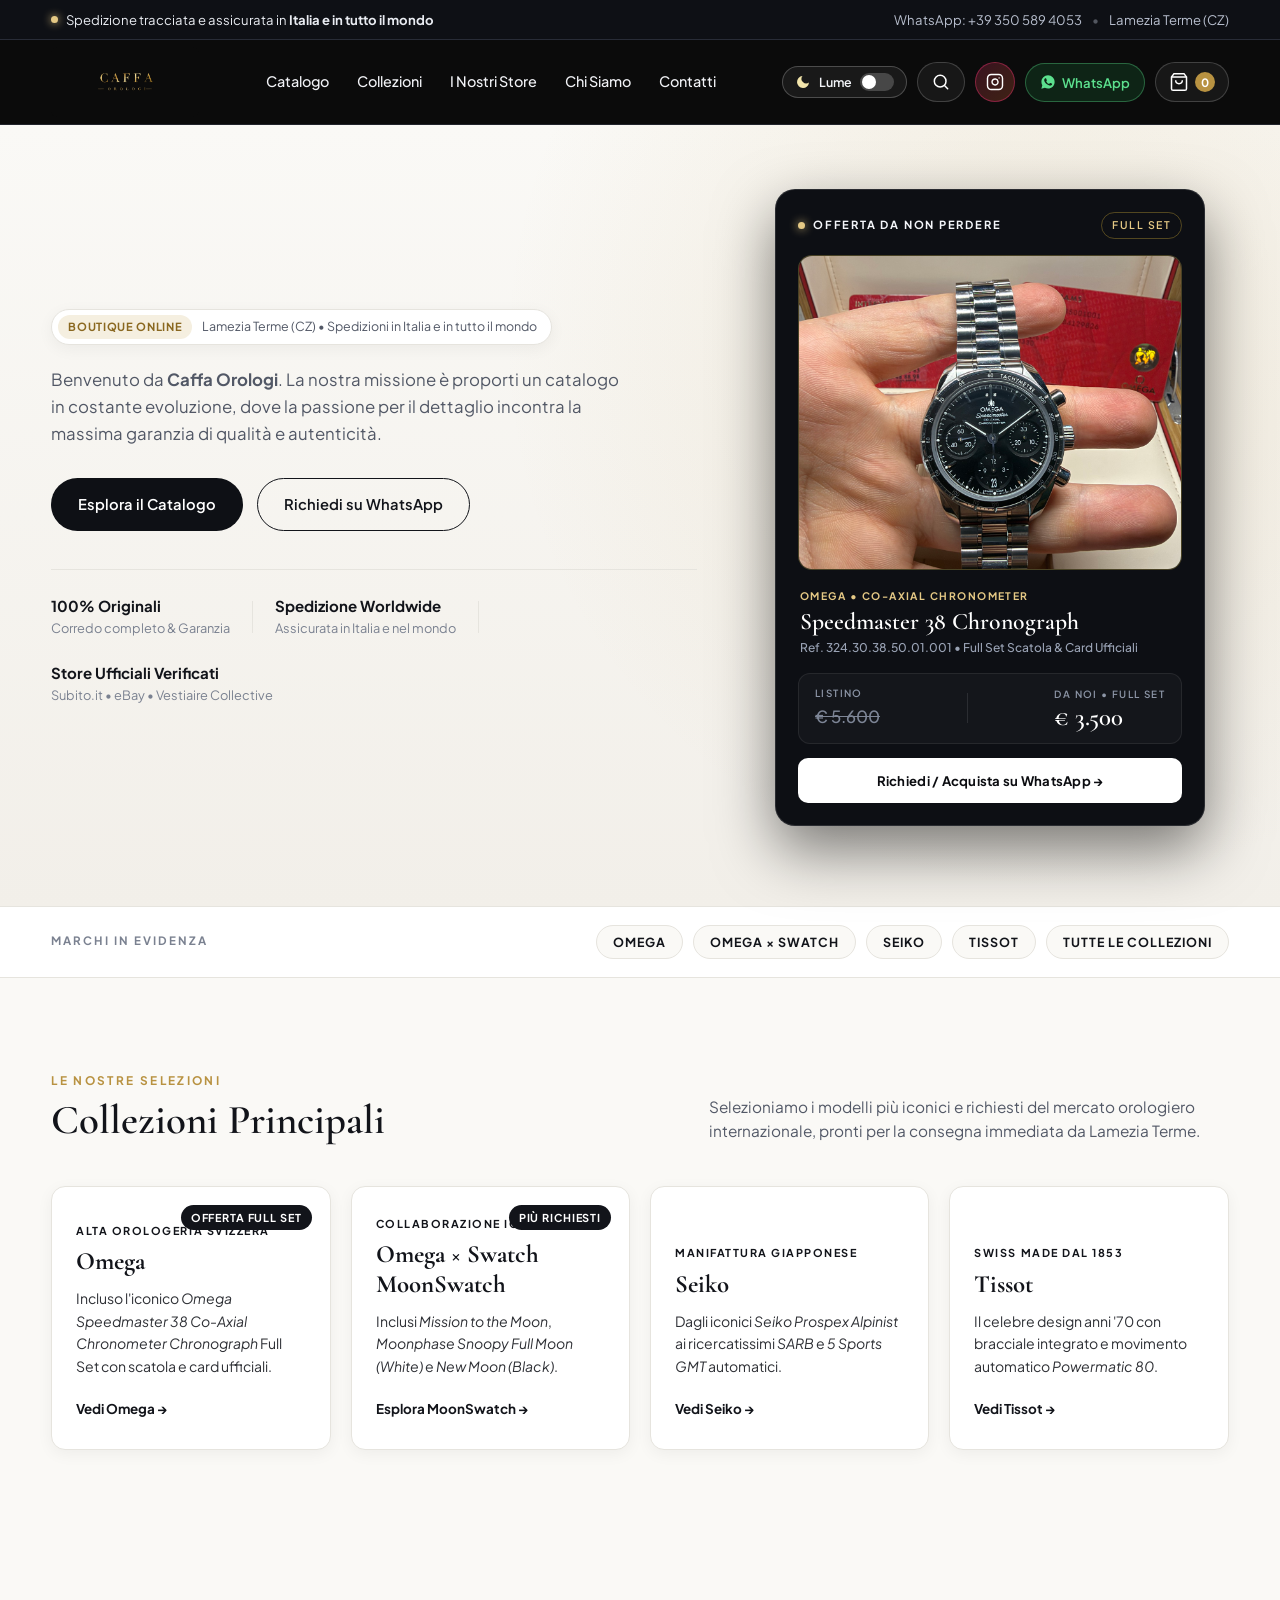
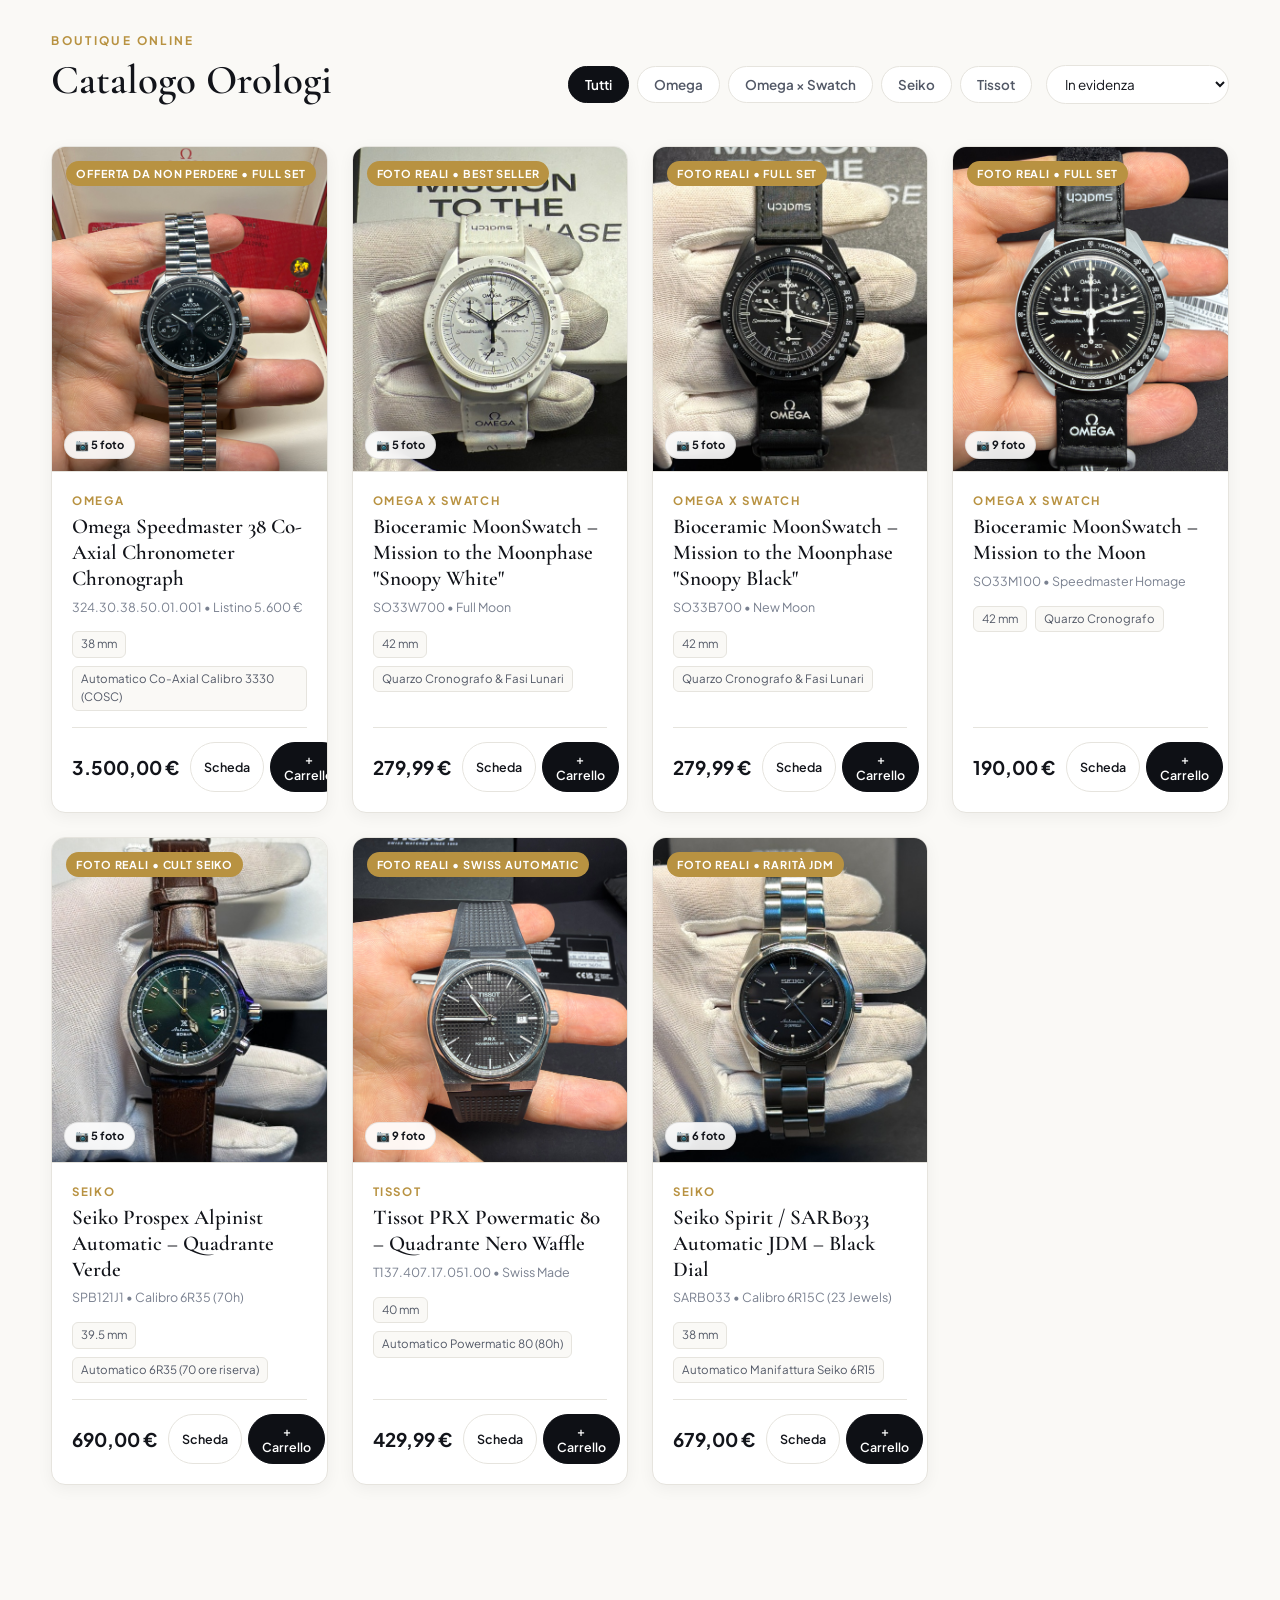
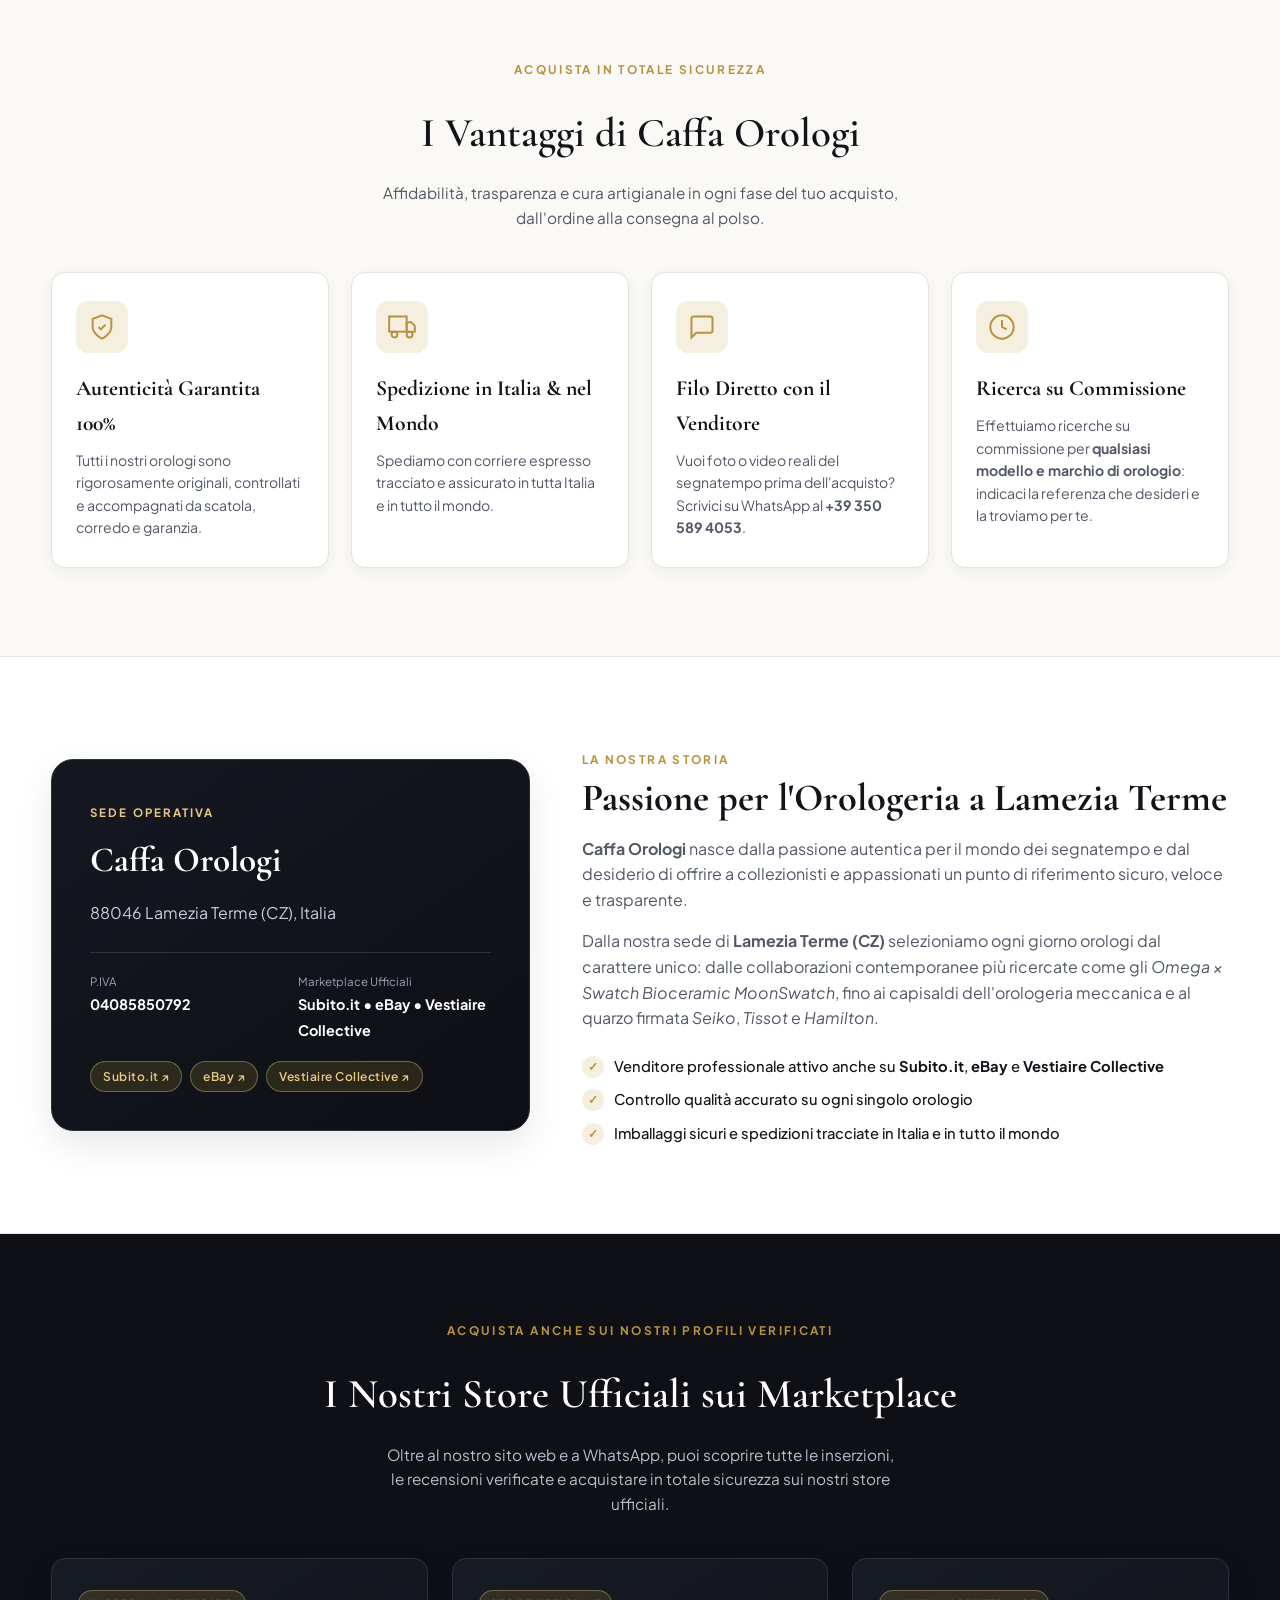
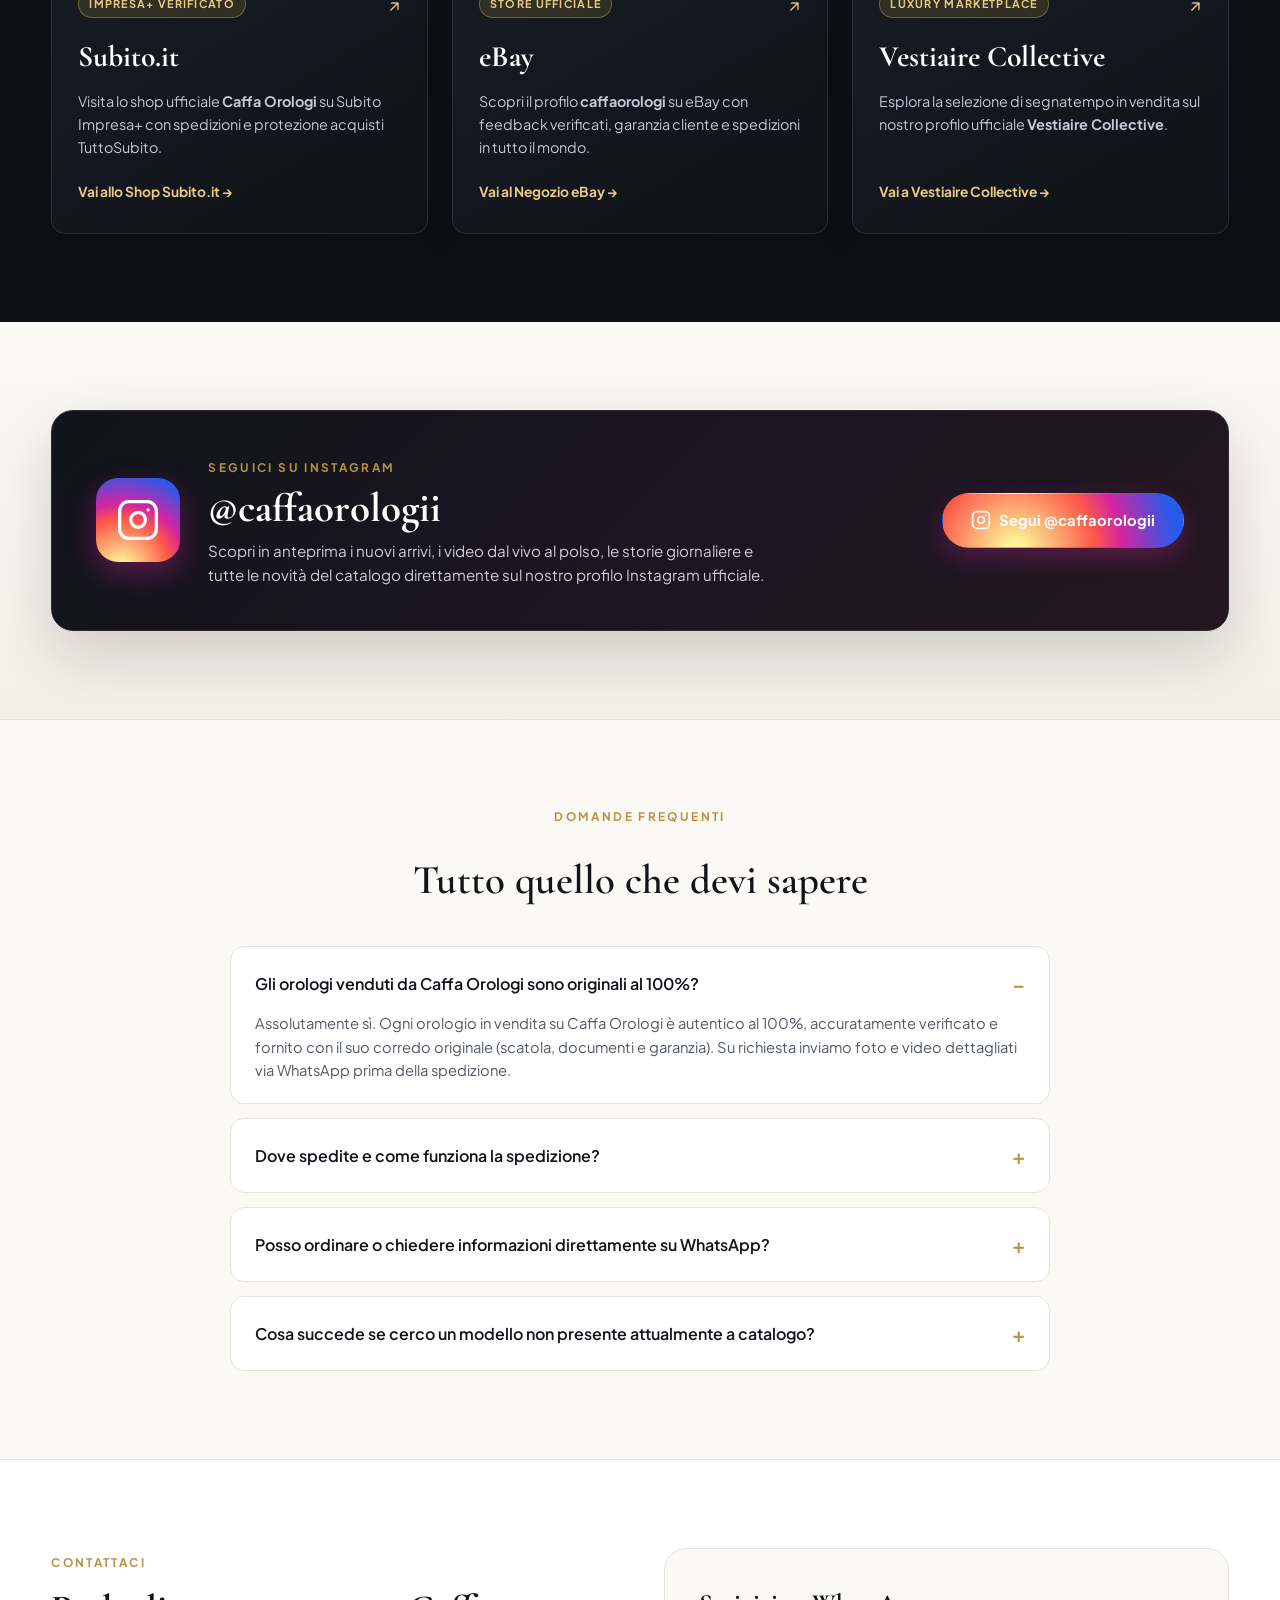
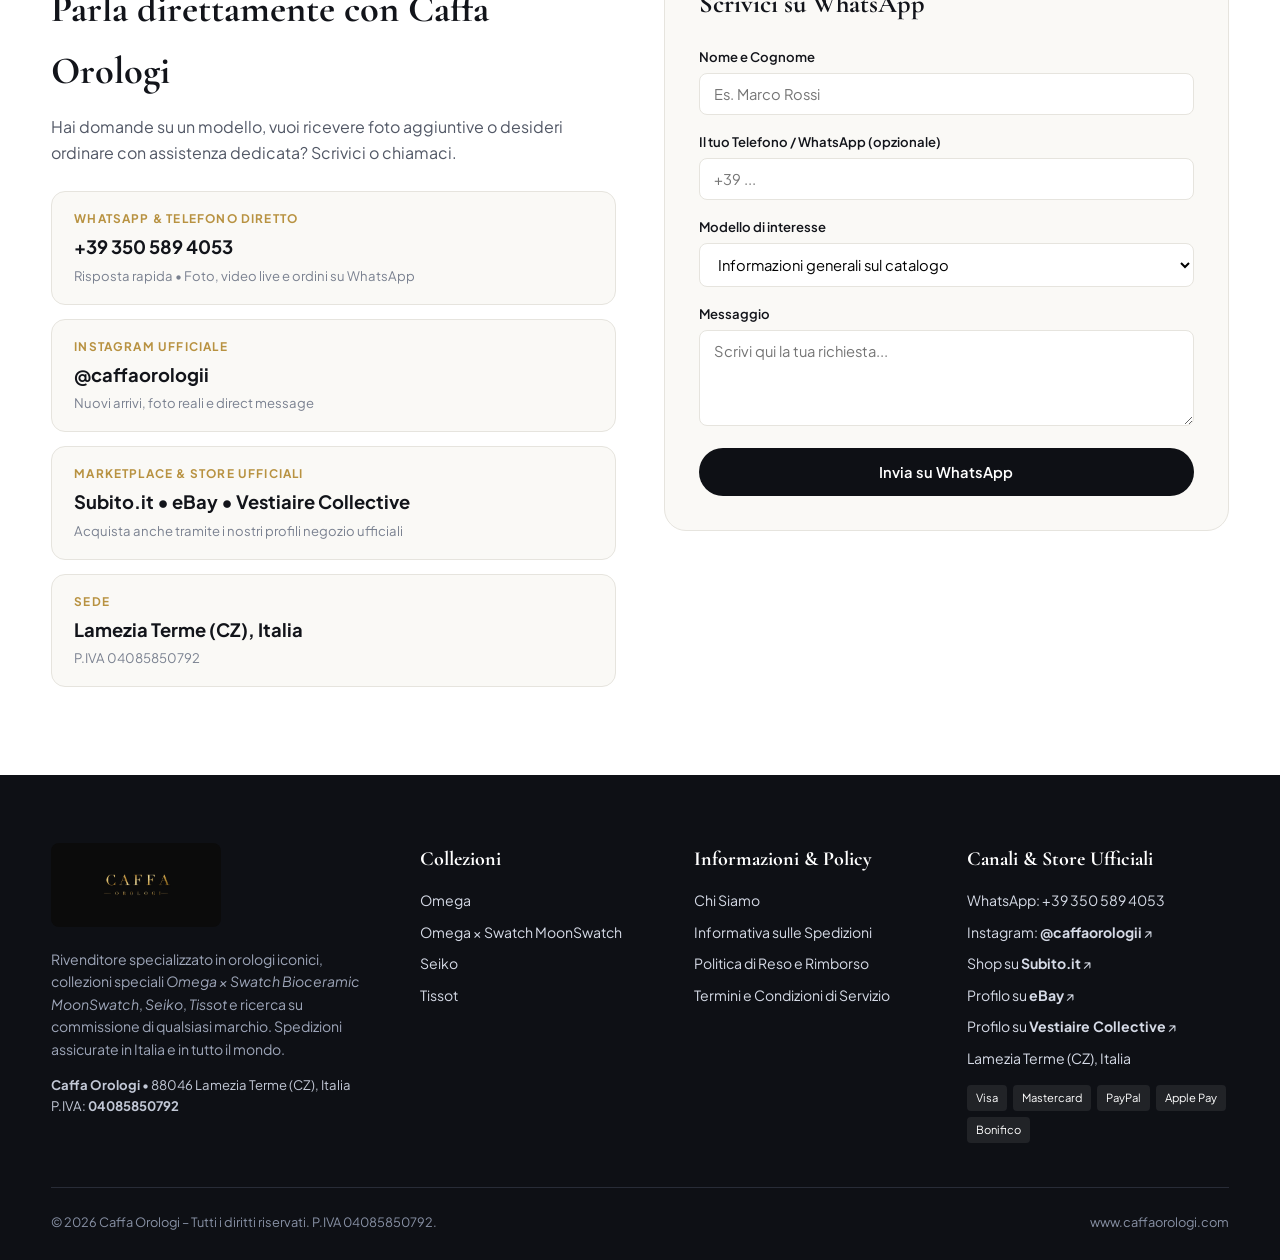
==== antigravity/index.html @ fa2271fb "Aggiornamento sito Caffa Orologi: Offerta Omega Speedmaster 38 e layout mobile" ====
<!DOCTYPE html>
<html lang="it">
<head>
  <meta charset="UTF-8" />
  <meta name="viewport" content="width=device-width, initial-scale=1.0" />
  <title>Caffa Orologi | Orologi Originali, MoonSwatch, Seiko &amp; Tissot – Lamezia Terme</title>
  <meta name="description" content="Caffa Orologi a Lamezia Terme (CZ). Boutique online specializzata in orologi originali Full Set e ricerche su commissione: Omega x Swatch MoonSwatch, Seiko Prospex Alpinist, Seiko SARB033 e Tissot PRX Powermatic 80. Spedizioni assicurate in Italia e in tutto il mondo." />
  <meta name="robots" content="index, follow, max-image-preview:large, max-snippet:-1, max-video-preview:-1" />
  <meta name="author" content="Caffa Orologi" />
  <meta name="theme-color" content="#0b0b0b" />
  <link rel="canonical" href="https://www.caffaorologi.com/" />

  <!-- Open Graph / WhatsApp / Social Preview -->
  <meta property="og:type" content="website" />
  <meta property="og:locale" content="it_IT" />
  <meta property="og:site_name" content="Caffa Orologi" />
  <meta property="og:title" content="Caffa Orologi | Segnatempo Iconici &amp; Ricerca su Commissione" />
  <meta property="og:description" content="Catalogo selezionato di orologi 100% originali Full Set: Omega x Swatch MoonSwatch, Seiko Alpinist, Seiko SARB033, Tissot PRX Powermatic 80 e ricerca su commissione di qualsiasi modello. Spedizione assicurata in Italia e nel mondo." />
  <meta property="og:url" content="https://www.caffaorologi.com/" />
  <meta property="og:image" content="https://www.caffaorologi.com/caffa_orologi_instagram_profile.jpg" />

  <!-- Twitter Card -->
  <meta name="twitter:card" content="summary_large_image" />
  <meta name="twitter:title" content="Caffa Orologi | Segnatempo Iconici – Lamezia Terme" />
  <meta name="twitter:description" content="Orologi 100% originali con scatola e garanzia: MoonSwatch, Seiko, Tissot e ricerca su commissione su qualsiasi marchio." />
  <meta name="twitter:image" content="https://www.caffaorologi.com/caffa_orologi_instagram_profile.jpg" />

  <link rel="preconnect" href="https://fonts.googleapis.com">
  <link rel="preconnect" href="https://fonts.gstatic.com" crossorigin>
  <link href="https://fonts.googleapis.com/css2?family=Cormorant+Garamond:ital,wght@0,500;0,600;0,700;1,400&family=Plus+Jakarta+Sans:wght@300;400;500;600;700&display=swap" rel="stylesheet">
  <link rel="icon" type="image/jpeg" href="antigravity/caffa_orologi_instagram_profile.jpg" />
  <link rel="apple-touch-icon" href="antigravity/caffa_orologi_instagram_profile.jpg" />
  <link rel="stylesheet" href="styles.css?v=9" />

  <!-- Schema.org JSON-LD Structured Data (Store + Product Catalog + FAQPage) -->
  <script type="application/ld+json">
  {
    "@context": "https://schema.org",
    "@graph": [
      {
        "@type": "Store",
        "@id": "https://www.caffaorologi.com/#store",
        "name": "Caffa Orologi",
        "url": "https://www.caffaorologi.com/",
        "logo": "https://www.caffaorologi.com/caffa_orologi_instagram_profile.jpg",
        "image": "https://www.caffaorologi.com/caffa_orologi_instagram_profile.jpg",
        "description": "Boutique online specializzata in orologi originali Full Set (Omega x Swatch MoonSwatch, Seiko, Tissot) e ricerca su commissione su qualsiasi modello e marchio.",
        "telephone": "+393505894053",
        "vatID": "IT04085850792",
        "priceRange": "€€",
        "address": {
          "@type": "PostalAddress",
          "postalCode": "88046",
          "addressLocality": "Lamezia Terme",
          "addressRegion": "CZ",
          "addressCountry": "IT"
        },
        "sameAs": [
          "https://www.instagram.com/caffaorologii/",
          "https://www.ebay.it/usr/caffaorologi",
          "https://impresapiu.subito.it/shops/60825-caffa-orologi",
          "https://it.vestiairecollective.com/profile/37514452/?sortBy=relevance&tab=items-for-sale"
        ]
      },
      {
        "@type": "ItemList",
        "@id": "https://www.caffaorologi.com/#catalogo-prodotti",
        "name": "Catalogo Orologi Caffa Orologi",
        "itemListElement": [
          {
            "@type": "ListItem",
            "position": 1,
            "item": {
              "@type": "Product",
              "name": "Omega Speedmaster 38 Co-Axial Chronometer Chronograph",
              "sku": "324.30.38.50.01.001",
              "brand": { "@type": "Brand", "name": "Omega" },
              "image": "https://www.caffaorologi.com/omega-speedmaster-38-hero.jpg",
              "description": "Omega Speedmaster 38 Co-Axial Chronometer Chronograph (Ref. 324.30.38.50.01.001) Full Set completo con scatola e card ufficiali Omega.",
              "offers": {
                "@type": "Offer",
                "url": "https://www.caffaorologi.com/#catalogo",
                "priceCurrency": "EUR",
                "price": "3500.00",
                "availability": "https://schema.org/InStock",
                "itemCondition": "https://schema.org/UsedCondition"
              }
            }
          },
          {
            "@type": "ListItem",
            "position": 2,
            "item": {
              "@type": "Product",
              "name": "Omega x Swatch Bioceramic MoonSwatch – Mission to the Moonphase Snoopy White",
              "sku": "SO33W700",
              "brand": { "@type": "Brand", "name": "Omega x Swatch" },
              "image": "https://www.caffaorologi.com/images/snoopy-white/snoopy-white-1.jpg",
              "description": "Edizione speciale Mission to the Moonphase Full Moon in Bioceramic total white con fasi lunari Snoopy e corredo Full Set.",
              "offers": {
                "@type": "Offer",
                "url": "https://www.caffaorologi.com/#catalogo",
                "priceCurrency": "EUR",
                "price": "279.99",
                "availability": "https://schema.org/InStock",
                "itemCondition": "https://schema.org/NewCondition"
              }
            }
          },
          {
            "@type": "ListItem",
            "position": 2,
            "item": {
              "@type": "Product",
              "name": "Omega x Swatch Bioceramic MoonSwatch – Mission to the Moonphase Snoopy Black",
              "sku": "SO33B700",
              "brand": { "@type": "Brand", "name": "Omega x Swatch" },
              "image": "https://www.caffaorologi.com/images/snoopy-black/snoopy-black-1.jpg",
              "description": "Edizione speciale Mission to the Moonphase New Moon total black con fasi lunari Snoopy e corredo Full Set.",
              "offers": {
                "@type": "Offer",
                "url": "https://www.caffaorologi.com/#catalogo",
                "priceCurrency": "EUR",
                "price": "279.99",
                "availability": "https://schema.org/InStock",
                "itemCondition": "https://schema.org/NewCondition"
              }
            }
          },
          {
            "@type": "ListItem",
            "position": 3,
            "item": {
              "@type": "Product",
              "name": "Omega x Swatch Bioceramic MoonSwatch – Mission to the Moon",
              "sku": "SO33M100",
              "brand": { "@type": "Brand", "name": "Omega x Swatch" },
              "image": "https://www.caffaorologi.com/images/mission-to-the-moon/moon-2.jpg",
              "description": "Bioceramic MoonSwatch Mission to the Moon (Ref. SO33M100) Full Set completo con scatola originale e garanzia ufficiale timbrata.",
              "offers": {
                "@type": "Offer",
                "url": "https://www.caffaorologi.com/#catalogo",
                "priceCurrency": "EUR",
                "price": "190.00",
                "availability": "https://schema.org/InStock",
                "itemCondition": "https://schema.org/UsedCondition"
              }
            }
          },
          {
            "@type": "ListItem",
            "position": 4,
            "item": {
              "@type": "Product",
              "name": "Seiko Prospex Alpinist Automatic – Quadrante Verde SPB121J1",
              "sku": "SPB121J1",
              "brand": { "@type": "Brand", "name": "Seiko" },
              "image": "https://www.caffaorologi.com/images/seiko-alpinist/alpinist-1.jpg",
              "description": "Seiko Prospex Alpinist SPB121J1 automatico calibro 6R35 (70 ore riserva di carica), quadrante verde soleggiato e corredo Full Set.",
              "offers": {
                "@type": "Offer",
                "url": "https://www.caffaorologi.com/#catalogo",
                "priceCurrency": "EUR",
                "price": "690.00",
                "availability": "https://schema.org/InStock",
                "itemCondition": "https://schema.org/UsedCondition"
              }
            }
          },
          {
            "@type": "ListItem",
            "position": 5,
            "item": {
              "@type": "Product",
              "name": "Tissot PRX Powermatic 80 – Quadrante Nero Waffle",
              "sku": "T137.407.17.051.00",
              "brand": { "@type": "Brand", "name": "Tissot" },
              "image": "https://www.caffaorologi.com/images/tissot-prx/prx-1.jpg",
              "description": "Tissot PRX Powermatic 80 (Ref. T137.407.17.051.00) con quadrante nero Waffle, movimento automatico 80h e corredo Full Set.",
              "offers": {
                "@type": "Offer",
                "url": "https://www.caffaorologi.com/#catalogo",
                "priceCurrency": "EUR",
                "price": "429.99",
                "availability": "https://schema.org/InStock",
                "itemCondition": "https://schema.org/UsedCondition"
              }
            }
          },
          {
            "@type": "ListItem",
            "position": 6,
            "item": {
              "@type": "Product",
              "name": "Seiko Spirit / SARB033 Automatic JDM – Black Dial",
              "sku": "SARB033",
              "brand": { "@type": "Brand", "name": "Seiko" },
              "image": "https://www.caffaorologi.com/images/seiko-sarb033/sarb-1.jpg",
              "description": "Seiko SARB033 Automatic JDM da 38 mm con calibro di manifattura 6R15C (23 Jewels), bracciale Oyster e scatola Seiko.",
              "offers": {
                "@type": "Offer",
                "url": "https://www.caffaorologi.com/#catalogo",
                "priceCurrency": "EUR",
                "price": "679.00",
                "availability": "https://schema.org/InStock",
                "itemCondition": "https://schema.org/UsedCondition"
              }
            }
          }
        ]
      },
      {
        "@type": "FAQPage",
        "@id": "https://www.caffaorologi.com/#faq",
        "mainEntity": [
          {
            "@type": "Question",
            "name": "Gli orologi venduti da Caffa Orologi sono originali al 100%?",
            "acceptedAnswer": {
              "@type": "Answer",
              "text": "Assolutamente sì. Ogni orologio in vendita su Caffa Orologi è autentico al 100%, accuratamente verificato e fornito con il suo corredo originale (scatola, documenti e garanzia)."
            }
          },
          {
            "@type": "Question",
            "name": "Dove spedite e come funziona la spedizione?",
            "acceptedAnswer": {
              "@type": "Answer",
              "text": "Spediamo in tutta Italia e in tutto il mondo tramite corriere espresso con codice di tracciamento e spedizione assicurata."
            }
          },
          {
            "@type": "Question",
            "name": "Posso ordinare o chiedere informazioni direttamente su WhatsApp?",
            "acceptedAnswer": {
              "@type": "Answer",
              "text": "Certo! Il nostro servizio clienti è attivo su WhatsApp al numero +39 350 589 4053 per consulenze, foto/video in tempo reale o per prenotare un appuntamento a Lamezia Terme."
            }
          },
          {
            "@type": "Question",
            "name": "Cosa succede se cerco un modello non presente attualmente a catalogo?",
            "acceptedAnswer": {
              "@type": "Answer",
              "text": "Effettuiamo ricerche su commissione su qualsiasi modello e marchio di orologio. Ti basta scriverci su WhatsApp indicando il modello o la referenza che stai cercando."
            }
          }
        ]
      }
    ]
  }
  </script>
</head>
<body>
  <!-- Top Announcement Bar (Shopify style) -->
  <div class="announcement-bar">
    <div class="container announcement-inner">
      <div class="announcement-item">
        <span class="dot-live"></span>
        <span>Spedizione tracciata e assicurata in <strong>Italia e in tutto il mondo</strong></span>
      </div>
      <div class="announcement-links">
        <a href="https://wa.me/393505894053" target="_blank" rel="noopener">WhatsApp: +39 350 589 4053</a>
        <span class="sep">•</span>
        <span>Lamezia Terme (CZ)</span>
      </div>
    </div>
  </div>

  <!-- Main Header -->
  <header class="site-header" id="top">
    <div class="container header-inner">
      <button class="mobile-menu-btn" id="mobileMenuBtn" aria-label="Apri menu">
        <span></span><span></span><span></span>
      </button>

      <a href="#top" class="brand-logo" aria-label="Caffa Orologi Home">
        <img
          src="caffa_orologi_instagram_profile.jpg"
          onerror="if(!this.dataset.fb){this.dataset.fb=1;this.src='antigravity/caffa_orologi_instagram_profile.jpg';}"
          alt="Caffa Orologi"
          class="brand-logo-img"
        />
      </a>

      <nav class="main-nav" id="mainNav">
        <a href="#catalogo" class="nav-link">Catalogo</a>
        <a href="#collezioni" class="nav-link">Collezioni</a>
        <a href="#marketplace" class="nav-link">I Nostri Store</a>
        <a href="#chi-siamo" class="nav-link">Chi Siamo</a>
        <a href="#contatti" class="nav-link">Contatti</a>
      </nav>

      <div class="header-actions">
        <button class="lume-switch-pill" id="headerLumeBtn" data-toggle-lume aria-pressed="false" title="Test Super-LumiNova (Giorno/Notte)">
          <span class="lume-moon-icon" aria-hidden="true">
            <svg width="16" height="16" viewBox="0 0 24 24" fill="currentColor">
              <path d="M21 12.79A9 9 0 1 1 11.21 3 7 7 0 0 0 21 12.79z"></path>
            </svg>
          </span>
          <span class="lume-switch-label">Lume</span>
          <span class="lume-switch-track"><span class="lume-switch-thumb"></span></span>
        </button>
        <button class="icon-btn" id="searchToggleBtn" aria-label="Cerca nel catalogo" title="Cerca orologio">
          <svg width="20" height="20" viewBox="0 0 24 24" fill="none" stroke="currentColor" stroke-width="1.8">
            <circle cx="11" cy="11" r="7"></circle>
            <path d="M20 20l-3.5-3.5" stroke-linecap="round"></path>
          </svg>
        </button>
        <a href="https://www.instagram.com/caffaorologii/" target="_blank" rel="noopener" class="insta-header-btn" aria-label="Seguici su Instagram @caffaorologii" title="Instagram @caffaorologii">
          <svg width="18" height="18" viewBox="0 0 24 24" fill="none" stroke="currentColor" stroke-width="1.9" stroke-linecap="round" stroke-linejoin="round">
            <rect x="2" y="2" width="20" height="20" rx="5" ry="5"></rect>
            <path d="M16 11.37A4 4 0 1 1 12.63 8 4 4 0 0 1 16 11.37z"></path>
            <line x1="17.5" y1="6.5" x2="17.51" y2="6.5"></line>
          </svg>
        </a>
        <a href="https://wa.me/393505894053?text=Ciao%20Caffa%20Orologi,%20vorrei%20informazioni%20su%20un%20orologio" target="_blank" rel="noopener" class="whatsapp-pill">
          <svg width="16" height="16" viewBox="0 0 24 24" fill="currentColor">
            <path d="M12.04 2C6.58 2 2.13 6.45 2.13 11.91c0 1.75.46 3.45 1.32 4.95L2.05 22l5.25-1.38c1.45.79 3.08 1.21 4.74 1.21 5.46 0 9.91-4.45 9.91-9.91C21.95 6.45 17.5 2 12.04 2zm5.82 14.01c-.24.68-1.41 1.3-1.95 1.38-.5.08-1.13.11-1.82-.11-.42-.13-.96-.31-1.65-.61-2.9-1.25-4.79-4.18-4.93-4.37-.14-.19-1.18-1.57-1.18-2.99 0-1.42.75-2.12 1.01-2.41.27-.29.59-.36.78-.36.2 0 .39.01.56.01.18.01.42-.07.66.5.24.58.82 2 .89 2.15.07.15.12.32.02.51-.1.19-.15.31-.29.48-.15.17-.31.38-.44.51-.15.15-.3.31-.13.6.17.29.76 1.25 1.63 2.02 1.12.99 2.06 1.3 2.35 1.45.29.15.46.12.63-.07.17-.19.73-.85.92-1.14.19-.29.39-.24.66-.15.27.1 1.7.8 1.99.95.29.15.48.22.56.34.07.12.07.7-.17 1.38z"/>
          </svg>
          <span>WhatsApp</span>
        </a>
        <button class="cart-btn" id="cartToggleBtn" aria-label="Carrello">
          <svg width="20" height="20" viewBox="0 0 24 24" fill="none" stroke="currentColor" stroke-width="1.8">
            <path d="M6 2L3 6v14a2 2 0 002 2h14a2 2 0 002-2V6l-3-4z"></path>
            <line x1="3" y1="6" x2="21" y2="6"></line>
            <path d="M16 10a4 4 0 01-8 0"></path>
          </svg>
          <span class="cart-count" id="cartCount">0</span>
        </button>
      </div>
    </div>

    <!-- Expandable Search Bar -->
    <div class="search-bar-drawer" id="searchDrawer" hidden>
      <div class="container search-drawer-inner">
        <input type="search" id="headerSearchInput" placeholder="Cerca per modello o marchio (es. MoonSwatch Snoopy, Tissot PRX, Seiko Alpinist, SARB033)..." />
        <button class="btn btn-primary btn-sm" id="headerSearchSubmit">Cerca</button>
      </div>
    </div>
  </header>

  <main id="mainContent">
  <!-- Hero Section -->
  <section class="hero">
    <div class="container hero-grid">
      <div class="hero-content">
        <div class="eyebrow-badge">
          <span class="badge-gold">BOUTIQUE ONLINE</span>
          <span>Lamezia Terme (CZ) • Spedizioni in Italia e in tutto il mondo</span>
        </div>
        <h1 class="hero-lead">
          Benvenuto da <strong>Caffa Orologi</strong>. La nostra missione è proporti un catalogo in costante evoluzione, dove la passione per il dettaglio incontra la massima garanzia di qualità e autenticità.
        </h1>
        <div class="hero-cta-group">
          <a href="#catalogo" class="btn btn-primary">Esplora il Catalogo</a>
          <a href="https://wa.me/393505894053?text=Ciao%20Caffa%20Orologi,%20vorrei%20verificare%20la%20disponibilit%C3%A0%20di%20un%20modello" target="_blank" rel="noopener" class="btn btn-outline">
            Richiedi su WhatsApp
          </a>
        </div>
        <div class="hero-trust-row">
          <div class="trust-stat">
            <strong>100% Originali</strong>
            <span>Corredo completo &amp; Garanzia</span>
          </div>
          <div class="trust-divider"></div>
          <div class="trust-stat">
            <strong>Spedizione Worldwide</strong>
            <span>Assicurata in Italia e nel mondo</span>
          </div>
          <div class="trust-divider"></div>
          <div class="trust-stat">
            <strong>Store Ufficiali Verificati</strong>
            <span>Subito.it • eBay • Vestiaire Collective</span>
          </div>
        </div>
      </div>

      <div class="hero-visual">
        <div class="watch-stage mystery-bomb-stage">
          <div class="stage-glow bomb-glow"></div>
          <div class="featured-watch-card mystery-minimal-card">
            <div class="mystery-minimal-header">
              <span class="mystery-minimal-badge">
                <span class="pulse-gold-dot"></span>
                OFFERTA DA NON PERDERE
              </span>
              <span class="mystery-minimal-tag">FULL SET</span>
            </div>

            <!-- Visual Orologio Reale Svelato (Zero Blur, Zero Clessidra) -->
            <div class="mystery-watch-visual-wrap" data-open-product="omega-speedmaster-38-coaxial" style="cursor: pointer;" aria-label="Omega Speedmaster 38 Co-Axial Chronograph Full Set">
              <img
                src="omega-speedmaster-38-hero.jpg"
                onerror="if(!this.dataset.fb){this.dataset.fb=1;this.src='images/omega-speedmaster-38-hero.jpg';}else if(this.dataset.fb==1){this.dataset.fb=2;this.src='antigravity/images/omega-speedmaster-38-hero.jpg';}else if(this.dataset.fb==2){this.dataset.fb=3;this.src='antigravity/omega-speedmaster-38-hero.jpg';}"
                alt="Omega Speedmaster 38 Co-Axial Chronometer Chronograph 324.30.38.50.01.001 Full Set"
                class="hero-offer-watch-img"
              />
            </div>

            <div class="hero-offer-watch-meta" data-open-product="omega-speedmaster-38-coaxial" style="cursor: pointer;">
              <span class="hero-offer-brand">OMEGA • CO-AXIAL CHRONOMETER</span>
              <h3 class="hero-offer-title">Speedmaster 38 Chronograph</h3>
              <span class="hero-offer-ref">Ref. 324.30.38.50.01.001 • Full Set Scatola &amp; Card Ufficiali</span>
            </div>

            <!-- Prezzo Listino 5.600€ -> Da Noi 3.500€ Full Set -->
            <div class="mystery-minimal-footer">
              <div class="mystery-minimal-prices">
                <div class="mystery-price-item">
                  <span class="mystery-price-kicker">LISTINO</span>
                  <span class="mystery-price-old">€ 5.600</span>
                </div>
                <div class="mystery-price-divider"></div>
                <div class="mystery-price-item">
                  <span class="mystery-price-kicker">DA NOI • FULL SET</span>
                  <strong class="mystery-price-new">€ 3.500</strong>
                </div>
              </div>

              <a
                href="https://wa.me/393505894053?text=Ciao%20Caffa%20Orologi!%20Sono%20interessato%20all'Offerta%20da%20non%20perdere%20sull'Omega%20Speedmaster%2038%20Co-Axial%20(Ref.%20324.30.38.50.01.001%20-%20Full%20Set%20a%203.500%E2%82%AC%20invece%20di%205.600%E2%82%AC)."
                target="_blank"
                rel="noopener"
                class="mystery-minimal-cta"
              >
                Richiedi / Acquista su WhatsApp →
              </a>
            </div>
          </div>
        </div>
      </div>
    </div>
  </section>

  <!-- Brand Marquee / Strip -->
  <section class="brand-strip" aria-label="Marchi trattati">
    <div class="container brand-strip-inner">
      <span class="brand-strip-label">MARCHI IN EVIDENZA</span>
      <div class="brand-logos">
        <button class="brand-pill" data-brand="Omega">OMEGA</button>
        <button class="brand-pill" data-brand="Omega x Swatch">OMEGA × SWATCH</button>
        <button class="brand-pill" data-brand="Seiko">SEIKO</button>
        <button class="brand-pill" data-brand="Tissot">TISSOT</button>
        <button class="brand-pill" data-brand="all">TUTTE LE COLLEZIONI</button>
      </div>
    </div>
  </section>

  <!-- Featured Collections Grid (Shopify Collection List style) -->
  <section class="collections-section section-pad" id="collezioni">
    <div class="container">
      <div class="section-header">
        <div>
          <span class="section-kicker">LE NOSTRE SELEZIONI</span>
          <h2>Collezioni Principali</h2>
        </div>
        <p class="section-sub">Selezioniamo i modelli più iconici e richiesti del mercato orologiero internazionale, pronti per la consegna immediata da Lamezia Terme.</p>
      </div>

      <div class="collections-grid">
        <article class="collection-card collection-featured" data-collection-filter="Omega">
          <div class="collection-badge">OFFERTA FULL SET</div>
          <div class="collection-content">
            <span class="collection-tag">ALTA OROLOGERIA SVIZZERA</span>
            <h3>Omega</h3>
            <p>Incluso l'iconico <em>Omega Speedmaster 38 Co-Axial Chronometer Chronograph</em> Full Set con scatola e card ufficiali.</p>
            <span class="collection-cta">Vedi Omega →</span>
          </div>
        </article>

        <article class="collection-card collection-featured" data-collection-filter="Omega x Swatch">
          <div class="collection-badge">PIÙ RICHIESTI</div>
          <div class="collection-content">
            <span class="collection-tag">COLLABORAZIONE ICONICA</span>
            <h3>Omega × Swatch MoonSwatch</h3>
            <p>Inclusi <em>Mission to the Moon</em>, <em>Moonphase Snoopy Full Moon (White)</em> e <em>New Moon (Black)</em>.</p>
            <span class="collection-cta">Esplora MoonSwatch →</span>
          </div>
        </article>

        <article class="collection-card" data-collection-filter="Seiko">
          <div class="collection-content">
            <span class="collection-tag">MANIFATTURA GIAPPONESE</span>
            <h3>Seiko</h3>
            <p>Dagli iconici <em>Seiko Prospex Alpinist</em> ai ricercatissimi <em>SARB</em> e <em>5 Sports GMT</em> automatici.</p>
            <span class="collection-cta">Vedi Seiko →</span>
          </div>
        </article>

        <article class="collection-card" data-collection-filter="Tissot">
          <div class="collection-content">
            <span class="collection-tag">SWISS MADE DAL 1853</span>
            <h3>Tissot</h3>
            <p>Il celebre design anni '70 con bracciale integrato e movimento automatico <em>Powermatic 80</em>.</p>
            <span class="collection-cta">Vedi Tissot →</span>
          </div>
        </article>
      </div>
    </div>
  </section>

  <!-- Main Product Catalog -->
  <section class="catalog-section section-pad" id="catalogo">
    <div class="container">
      <div class="section-header">
        <div>
          <span class="section-kicker">BOUTIQUE ONLINE</span>
          <h2>Catalogo Orologi</h2>
        </div>
        <div class="catalog-controls">
          <div class="filter-tabs" role="tablist" aria-label="Filtra per marchio">
            <button class="filter-tab active" data-filter="all">Tutti</button>
            <button class="filter-tab" data-filter="Omega">Omega</button>
            <button class="filter-tab" data-filter="Omega x Swatch">Omega × Swatch</button>
            <button class="filter-tab" data-filter="Seiko">Seiko</button>
            <button class="filter-tab" data-filter="Tissot">Tissot</button>
          </div>
          <div class="sort-wrap">
            <label for="sortSelect" class="sr-only">Ordina per</label>
            <select id="sortSelect" class="sort-select">
              <option value="featured">In evidenza</option>
              <option value="price-asc">Prezzo: dal più basso</option>
              <option value="price-desc">Prezzo: dal più alto</option>
              <option value="name-asc">Nome: A–Z</option>
            </select>
          </div>
        </div>
      </div>

      <!-- Products Grid rendered by JS -->
      <div class="products-grid" id="productsGrid"></div>
    </div>
  </section>

  <!-- Guarantees & Shipping Section -->
  <section class="guarantees-section section-pad" id="garanzia">
    <div class="container">
      <div class="section-header center">
        <span class="section-kicker">ACQUISTA IN TOTALE SICUREZZA</span>
        <h2>I Vantaggi di Caffa Orologi</h2>
        <p class="section-sub">Affidabilità, trasparenza e cura artigianale in ogni fase del tuo acquisto, dall'ordine alla consegna al polso.</p>
      </div>

      <div class="guarantees-grid">
        <div class="guarantee-card">
          <div class="guarantee-icon">
            <svg width="28" height="28" viewBox="0 0 24 24" fill="none" stroke="currentColor" stroke-width="1.7">
              <path d="M12 22s8-4 8-10V5l-8-3-8 3v7c0 6 8 10 8 10z"></path>
              <path d="M9 12l2 2 4-4"></path>
            </svg>
          </div>
          <h3>Autenticità Garantita 100%</h3>
          <p>Tutti i nostri orologi sono rigorosamente originali, controllati e accompagnati da scatola, corredo e garanzia.</p>
        </div>

        <div class="guarantee-card">
          <div class="guarantee-icon">
            <svg width="28" height="28" viewBox="0 0 24 24" fill="none" stroke="currentColor" stroke-width="1.7">
              <rect x="1" y="3" width="15" height="13"></rect>
              <polygon points="16 8 20 8 23 11 23 16 16 16 16 8"></polygon>
              <circle cx="5.5" cy="18.5" r="2.5"></circle>
              <circle cx="18.5" cy="18.5" r="2.5"></circle>
            </svg>
          </div>
          <h3>Spedizione in Italia &amp; nel Mondo</h3>
          <p>Spediamo con corriere espresso tracciato e assicurato in tutta Italia e in tutto il mondo.</p>
        </div>

        <div class="guarantee-card">
          <div class="guarantee-icon">
            <svg width="28" height="28" viewBox="0 0 24 24" fill="none" stroke="currentColor" stroke-width="1.7">
              <path d="M21 15a2 2 0 0 1-2 2H7l-4 4V5a2 2 0 0 1 2-2h14a2 2 0 0 1 2 2z"></path>
            </svg>
          </div>
          <h3>Filo Diretto con il Venditore</h3>
          <p>Vuoi foto o video reali del segnatempo prima dell'acquisto? Scrivici su WhatsApp al <strong>+39 350 589 4053</strong>.</p>
        </div>

        <div class="guarantee-card">
          <div class="guarantee-icon">
            <svg width="28" height="28" viewBox="0 0 24 24" fill="none" stroke="currentColor" stroke-width="1.7">
              <circle cx="12" cy="12" r="10"></circle>
              <polyline points="12 6 12 12 16 14"></polyline>
            </svg>
          </div>
          <h3>Ricerca su Commissione</h3>
          <p>Effettuiamo ricerche su commissione per <strong>qualsiasi modello e marchio di orologio</strong>: indicaci la referenza che desideri e la troviamo per te.</p>
        </div>
      </div>
    </div>
  </section>

  <!-- About Section (Chi Siamo) -->
  <section class="about-section section-pad" id="chi-siamo">
    <div class="container about-grid">
      <div class="about-card-visual">
        <div class="store-badge-box">
          <span class="store-kicker">SEDE OPERATIVA</span>
          <h3>Caffa Orologi</h3>
          <p>88046 Lamezia Terme (CZ), Italia</p>
          <div class="store-meta">
            <div>
              <span>P.IVA</span>
              <strong>04085850792</strong>
            </div>
            <div>
              <span>Marketplace Ufficiali</span>
              <strong>Subito.it • eBay • Vestiaire Collective</strong>
            </div>
          </div>
          <div class="marketplace-pills">
            <a href="https://impresapiu.subito.it/shops/60825-caffa-orologi" target="_blank" rel="noopener" class="mp-pill">Subito.it ↗</a>
            <a href="https://www.ebay.it/usr/caffaorologi" target="_blank" rel="noopener" class="mp-pill">eBay ↗</a>
            <a href="https://it.vestiairecollective.com/profile/37514452/?sortBy=relevance&tab=items-for-sale" target="_blank" rel="noopener" class="mp-pill">Vestiaire Collective ↗</a>
          </div>
        </div>
      </div>

      <div class="about-content">
        <span class="section-kicker">LA NOSTRA STORIA</span>
        <h2>Passione per l'Orologeria a Lamezia Terme</h2>
        <p>
          <strong>Caffa Orologi</strong> nasce dalla passione autentica per il mondo dei segnatempo e dal desiderio di offrire a collezionisti e appassionati un punto di riferimento sicuro, veloce e trasparente.
        </p>
        <p>
          Dalla nostra sede di <strong>Lamezia Terme (CZ)</strong> selezioniamo ogni giorno orologi dal carattere unico: dalle collaborazioni contemporanee più ricercate come gli <em>Omega × Swatch Bioceramic MoonSwatch</em>, fino ai capisaldi dell'orologeria meccanica e al quarzo firmata <em>Seiko</em>, <em>Tissot</em> e <em>Hamilton</em>.
        </p>
        <div class="about-highlights">
          <div class="highlight-item">
            <span class="check-icon">✓</span>
            <span>Venditore professionale attivo anche su <strong>Subito.it</strong>, <strong>eBay</strong> e <strong>Vestiaire Collective</strong></span>
          </div>
          <div class="highlight-item">
            <span class="check-icon">✓</span>
            <span>Controllo qualità accurato su ogni singolo orologio</span>
          </div>
          <div class="highlight-item">
            <span class="check-icon">✓</span>
            <span>Imballaggi sicuri e spedizioni tracciate in Italia e in tutto il mondo</span>
          </div>
        </div>
      </div>
    </div>
  </section>

  <!-- Official Marketplace Stores Section -->
  <section class="marketplaces-section section-pad" id="marketplace">
    <div class="container">
      <div class="section-header center">
        <span class="section-kicker">ACQUISTA ANCHE SUI NOSTRI PROFILI VERIFICATI</span>
        <h2>I Nostri Store Ufficiali sui Marketplace</h2>
        <p class="section-sub">Oltre al nostro sito web e a WhatsApp, puoi scoprire tutte le inserzioni, le recensioni verificate e acquistare in totale sicurezza sui nostri store ufficiali.</p>
      </div>

      <div class="marketplace-cards-grid">
        <a href="https://impresapiu.subito.it/shops/60825-caffa-orologi" target="_blank" rel="noopener" class="marketplace-store-card">
          <div class="mp-card-top">
            <span class="mp-platform-badge">IMPRESA+ VERIFICATO</span>
            <span class="mp-external-arrow">↗</span>
          </div>
          <h3>Subito.it</h3>
          <p>Visita lo shop ufficiale <strong>Caffa Orologi</strong> su Subito Impresa+ con spedizioni e protezione acquisti TuttoSubito.</p>
          <span class="mp-card-cta">Vai allo Shop Subito.it →</span>
        </a>

        <a href="https://www.ebay.it/usr/caffaorologi" target="_blank" rel="noopener" class="marketplace-store-card">
          <div class="mp-card-top">
            <span class="mp-platform-badge">STORE UFFICIALE</span>
            <span class="mp-external-arrow">↗</span>
          </div>
          <h3>eBay</h3>
          <p>Scopri il profilo <strong>caffaorologi</strong> su eBay con feedback verificati, garanzia cliente e spedizioni in tutto il mondo.</p>
          <span class="mp-card-cta">Vai al Negozio eBay →</span>
        </a>

        <a href="https://it.vestiairecollective.com/profile/37514452/?sortBy=relevance&tab=items-for-sale" target="_blank" rel="noopener" class="marketplace-store-card">
          <div class="mp-card-top">
            <span class="mp-platform-badge">LUXURY MARKETPLACE</span>
            <span class="mp-external-arrow">↗</span>
          </div>
          <h3>Vestiaire Collective</h3>
          <p>Esplora la selezione di segnatempo in vendita sul nostro profilo ufficiale <strong>Vestiaire Collective</strong>.</p>
          <span class="mp-card-cta">Vai a Vestiaire Collective →</span>
        </a>
      </div>
    </div>
  </section>

  <!-- Instagram Section -->
  <section class="instagram-section section-pad" id="instagram">
    <div class="container">
      <div class="insta-banner-card">
        <div class="insta-banner-left">
          <a href="https://www.instagram.com/caffaorologii/" target="_blank" rel="noopener" class="insta-big-icon-link" aria-label="Apri Instagram @caffaorologii">
            <svg width="44" height="44" viewBox="0 0 24 24" fill="none" stroke="currentColor" stroke-width="1.8" stroke-linecap="round" stroke-linejoin="round">
              <rect x="2" y="2" width="20" height="20" rx="5" ry="5"></rect>
              <path d="M16 11.37A4 4 0 1 1 12.63 8 4 4 0 0 1 16 11.37z"></path>
              <line x1="17.5" y1="6.5" x2="17.51" y2="6.5"></line>
            </svg>
          </a>
          <div class="insta-banner-text">
            <span class="section-kicker">SEGUICI SU INSTAGRAM</span>
            <h2>@caffaorologii</h2>
            <p>Scopri in anteprima i nuovi arrivi, i video dal vivo al polso, le storie giornaliere e tutte le novità del catalogo direttamente sul nostro profilo Instagram ufficiale.</p>
          </div>
        </div>
        <div class="insta-banner-right">
          <a href="https://www.instagram.com/caffaorologii/" target="_blank" rel="noopener" class="btn btn-insta">
            <svg width="20" height="20" viewBox="0 0 24 24" fill="none" stroke="currentColor" stroke-width="2" stroke-linecap="round" stroke-linejoin="round">
              <rect x="2" y="2" width="20" height="20" rx="5" ry="5"></rect>
              <path d="M16 11.37A4 4 0 1 1 12.63 8 4 4 0 0 1 16 11.37z"></path>
              <line x1="17.5" y1="6.5" x2="17.51" y2="6.5"></line>
            </svg>
            <span>Segui @caffaorologii</span>
          </a>
        </div>
      </div>
    </div>
  </section>

  <!-- FAQ Section -->
  <section class="faq-section section-pad">
    <div class="container faq-container">
      <div class="section-header center">
        <span class="section-kicker">DOMANDE FREQUENTI</span>
        <h2>Tutto quello che devi sapere</h2>
      </div>

      <div class="faq-list">
        <details class="faq-item" open>
          <summary>Gli orologi venduti da Caffa Orologi sono originali al 100%?</summary>
          <p>Assolutamente sì. Ogni orologio in vendita su Caffa Orologi è autentico al 100%, accuratamente verificato e fornito con il suo corredo originale (scatola, documenti e garanzia). Su richiesta inviamo foto e video dettagliati via WhatsApp prima della spedizione.</p>
        </details>
        <details class="faq-item">
          <summary>Dove spedite e come funziona la spedizione?</summary>
          <p>Spediamo in tutta Italia e in tutto il mondo. Ogni ordine viene preparato con cura con imballaggio protettivo e spedito tramite corriere con codice di tracciamento e spedizione assicurata.</p>
        </details>
        <details class="faq-item">
          <summary>Posso ordinare o chiedere informazioni direttamente su WhatsApp?</summary>
          <p>Certo! Il nostro servizio clienti è attivo su WhatsApp al numero <strong>+39 350 589 4053</strong> per consulenze, foto/video in tempo reale o per prenotare un ritiro/appuntamento a Lamezia Terme.</p>
        </details>
        <details class="faq-item">
          <summary>Cosa succede se cerco un modello non presente attualmente a catalogo?</summary>
          <p>Effettuiamo ricerche su commissione su <strong>qualsiasi modello e marchio di orologio</strong>. Ti basta scriverci su WhatsApp indicando il modello o la referenza che stai cercando e penseremo noi a reperirlo per te.</p>
        </details>
      </div>
    </div>
  </section>

  <!-- Contact Section -->
  <section class="contact-section section-pad" id="contatti">
    <div class="container contact-grid">
      <div class="contact-info">
        <span class="section-kicker">CONTATTACI</span>
        <h2>Parla direttamente con Caffa Orologi</h2>
        <p>Hai domande su un modello, vuoi ricevere foto aggiuntive o desideri ordinare con assistenza dedicata? Scrivici o chiamaci.</p>

        <div class="contact-cards">
          <a href="https://wa.me/393505894053" target="_blank" rel="noopener" class="contact-method-card">
            <span class="contact-method-label">WhatsApp &amp; Telefono Diretto</span>
            <strong>+39 350 589 4053</strong>
            <span class="contact-method-sub">Risposta rapida • Foto, video live e ordini su WhatsApp</span>
          </a>

          <a href="https://www.instagram.com/caffaorologii/" target="_blank" rel="noopener" class="contact-method-card">
            <span class="contact-method-label">Instagram Ufficiale</span>
            <strong>@caffaorologii</strong>
            <span class="contact-method-sub">Nuovi arrivi, foto reali e direct message</span>
          </a>

          <div class="contact-method-card">
            <span class="contact-method-label">Marketplace &amp; Store Ufficiali</span>
            <strong>Subito.it • eBay • Vestiaire Collective</strong>
            <span class="contact-method-sub">Acquista anche tramite i nostri profili negozio ufficiali</span>
          </div>

          <div class="contact-method-card">
            <span class="contact-method-label">Sede</span>
            <strong>Lamezia Terme (CZ), Italia</strong>
            <span class="contact-method-sub">P.IVA 04085850792</span>
          </div>
        </div>
      </div>

      <div class="contact-form-box">
        <h3>Scrivici su WhatsApp</h3>
        <form id="contactForm" class="contact-form">
          <div class="form-group">
            <label for="customerName">Nome e Cognome</label>
            <input type="text" id="customerName" required placeholder="Es. Marco Rossi" />
          </div>
          <div class="form-group">
            <label for="customerPhone">Il tuo Telefono / WhatsApp (opzionale)</label>
            <input type="tel" id="customerPhone" placeholder="+39 ..." />
          </div>
          <div class="form-group">
            <label for="watchInterest">Modello di interesse</label>
            <select id="watchInterest">
              <option value="Informazioni Generali">Informazioni generali sul catalogo</option>
              <option value="Omega Speedmaster 38 Co-Axial (Offerta 3.500€)">Omega Speedmaster 38 Co-Axial – Offerta Full Set (€ 3.500)</option>
              <option value="Omega x Swatch MoonSwatch Snoopy White">Omega × Swatch – Moonphase Snoopy White</option>
              <option value="Omega x Swatch MoonSwatch Snoopy Black">Omega × Swatch – Moonphase Snoopy Black</option>
              <option value="Omega x Swatch Mission to the Moon">Omega × Swatch – Mission to the Moon</option>
              <option value="Seiko Prospex Alpinist">Seiko Prospex Alpinist</option>
              <option value="Seiko SARB033">Seiko Spirit / SARB033</option>
              <option value="Tissot PRX Powermatic 80">Tissot PRX Powermatic 80</option>
              <option value="Ricerca Orologio su Commissione">Ricerca su commissione (qualsiasi modello / marchio)</option>
            </select>
          </div>
          <div class="form-group">
            <label for="customerMessage">Messaggio</label>
            <textarea id="customerMessage" rows="4" required placeholder="Scrivi qui la tua richiesta..."></textarea>
          </div>
          <div class="form-actions">
            <button type="submit" class="btn btn-primary btn-block">Invia su WhatsApp</button>
          </div>
          <p class="form-Status" id="formStatus" hidden></p>
        </form>
      </div>
    </div>
  </section>
  </main>

  <!-- Footer -->
  <footer class="site-footer">
    <div class="container footer-grid">
      <div class="footer-brand">
        <a href="#top" class="footer-logo-wrap">
          <img
            src="caffa_orologi_instagram_profile.jpg"
            onerror="if(!this.dataset.fb){this.dataset.fb=1;this.src='antigravity/caffa_orologi_instagram_profile.jpg';}"
            alt="Caffa Orologi"
            class="footer-logo-img"
          />
        </a>
        <p class="footer-desc">
          Rivenditore specializzato in orologi iconici, collezioni speciali <em>Omega × Swatch Bioceramic MoonSwatch</em>, <em>Seiko</em>, <em>Tissot</em> e ricerca su commissione di qualsiasi marchio. Spedizioni assicurate in Italia e in tutto il mondo.
        </p>
        <p class="footer-legal-line">
          <strong>Caffa Orologi</strong> • 88046 Lamezia Terme (CZ), Italia<br>
          P.IVA: <strong>04085850792</strong>
        </p>
      </div>

      <div class="footer-col">
        <h4>Collezioni</h4>
        <ul>
          <li><a href="#catalogo" data-filter-trigger="Omega">Omega</a></li>
          <li><a href="#catalogo" data-filter-trigger="Omega x Swatch">Omega × Swatch MoonSwatch</a></li>
          <li><a href="#catalogo" data-filter-trigger="Seiko">Seiko</a></li>
          <li><a href="#catalogo" data-filter-trigger="Tissot">Tissot</a></li>
        </ul>
      </div>

      <div class="footer-col">
        <h4>Informazioni &amp; Policy</h4>
        <ul>
          <li><a href="#chi-siamo">Chi Siamo</a></li>
          <li><button class="footer-policy-link" data-policy="shipping">Informativa sulle Spedizioni</button></li>
          <li><button class="footer-policy-link" data-policy="returns">Politica di Reso e Rimborso</button></li>
          <li><button class="footer-policy-link" data-policy="terms">Termini e Condizioni di Servizio</button></li>
        </ul>
      </div>

      <div class="footer-col">
        <h4>Canali &amp; Store Ufficiali</h4>
        <ul>
          <li><a href="https://wa.me/393505894053" target="_blank" rel="noopener">WhatsApp: +39 350 589 4053</a></li>
          <li><a href="https://www.instagram.com/caffaorologii/" target="_blank" rel="noopener">Instagram: <strong>@caffaorologii</strong> ↗</a></li>
          <li><a href="https://impresapiu.subito.it/shops/60825-caffa-orologi" target="_blank" rel="noopener">Shop su <strong>Subito.it</strong> ↗</a></li>
          <li><a href="https://www.ebay.it/usr/caffaorologi" target="_blank" rel="noopener">Profilo su <strong>eBay</strong> ↗</a></li>
          <li><a href="https://it.vestiairecollective.com/profile/37514452/?sortBy=relevance&tab=items-for-sale" target="_blank" rel="noopener">Profilo su <strong>Vestiaire Collective</strong> ↗</a></li>
          <li><span>Lamezia Terme (CZ), Italia</span></li>
        </ul>
        <div class="payment-badges" aria-label="Metodi di pagamento accettati">
          <span>Visa</span>
          <span>Mastercard</span>
          <span>PayPal</span>
          <span>Apple Pay</span>
          <span>Bonifico</span>
        </div>
      </div>
    </div>

    <div class="container footer-bottom">
      <p>© <span id="currentYear">2026</span> Caffa Orologi – Tutti i diritti riservati. P.IVA 04085850792.</p>
      <p>www.caffaorologi.com</p>
    </div>
  </footer>

  <!-- Product Quick-View Modal -->
  <div class="modal-backdrop" id="productModal" hidden>
    <div class="modal-dialog modal-dialog-product" role="dialog" aria-modal="true" aria-labelledby="modalTitle">
      <div class="modal-topbar">
        <button type="button" class="modal-back-btn" id="closeProductBackBtn">
          <span aria-hidden="true">←</span>
          <span>Torna al catalogo</span>
        </button>
        <button type="button" class="modal-close-corner" id="closeProductModal" aria-label="Chiudi scheda prodotto">×</button>
      </div>
      <div class="modal-body" id="modalBody"></div>
    </div>
  </div>

  <!-- Legal / Policy Modal -->
  <div class="modal-backdrop" id="policyModal" hidden>
    <div class="modal-dialog modal-dialog-sm" role="dialog" aria-modal="true">
      <button class="modal-close" id="closePolicyModal" aria-label="Chiudi">×</button>
      <div class="policy-modal-content" id="policyModalContent"></div>
    </div>
  </div>

  <!-- Shopping Cart Drawer -->
  <div class="cart-backdrop" id="cartBackdrop" hidden></div>
  <aside class="cart-drawer" id="cartDrawer" aria-label="Carrello acquisti" hidden>
    <div class="cart-header">
      <h3>Il tuo Carrello</h3>
      <button class="modal-close" id="closeCartBtn" aria-label="Chiudi carrello">×</button>
    </div>
    <div class="cart-items" id="cartItemsContainer"></div>
    <div class="cart-footer" id="cartFooter">
      <div class="cart-subtotal">
        <span>Totale (Spedizione Assicurata Inclusa)</span>
        <strong id="cartSubtotalValue">€0,00</strong>
      </div>
      <button class="btn btn-primary btn-block" id="checkoutWhatsappBtn">
        Completa Ordine su WhatsApp
      </button>
    </div>
  </aside>

  <script src="script.js?v=11"></script>
</body>
</html>
---- antigravity/styles.css ----
:root {
  --bg-main: #faf9f6;
  --bg-card: #ffffff;
  --bg-dark: #0e1015;
  --bg-dark-elevated: #171a22;
  --text-primary: #12141a;
  --text-secondary: #525866;
  --text-muted: #7a8190;
  --gold: #b89241;
  --gold-light: #e5c985;
  --gold-soft: #f5efe0;
  --border-light: #e6e4de;
  --border-dark: #282c37;
  --whatsapp: #1fa855;
  --radius-sm: 8px;
  --radius-md: 14px;
  --radius-lg: 22px;
  --shadow-sm: 0 4px 16px rgba(14, 16, 21, 0.05);
  --shadow-md: 0 14px 36px rgba(14, 16, 21, 0.09);
  --shadow-lg: 0 24px 60px rgba(14, 16, 21, 0.16);
  --font-serif: 'Cormorant Garamond', Georgia, serif;
  --font-sans: 'Plus Jakarta Sans', -apple-system, BlinkMacSystemFont, sans-serif;
}

* {
  box-sizing: border-box;
  margin: 0;
  padding: 0;
}

html {
  scroll-behavior: smooth;
  overflow-x: hidden;
}

body {
  font-family: var(--font-sans);
  background-color: var(--bg-main);
  color: var(--text-primary);
  line-height: 1.6;
  -webkit-font-smoothing: antialiased;
  overflow-x: hidden;
  max-width: 100%;
}

a {
  color: inherit;
  text-decoration: none;
}

button, input, select, textarea {
  font-family: inherit;
}

[hidden] {
  display: none !important;
}

.sr-only {
  position: absolute;
  width: 1px;
  height: 1px;
  padding: 0;
  margin: -1px;
  overflow: hidden;
  clip: rect(0, 0, 0, 0);
  border: 0;
}

.container {
  width: min(1240px, 92%);
  margin: 0 auto;
}

.section-pad {
  padding: 88px 0;
}

/* Announcement Bar */
.announcement-bar {
  background-color: var(--bg-dark);
  color: #e9ecf2;
  font-size: 0.82rem;
  padding: 9px 0;
  border-bottom: 1px solid var(--border-dark);
}

.announcement-inner {
  display: flex;
  align-items: center;
  justify-content: space-between;
  gap: 12px;
  flex-wrap: wrap;
}

.announcement-item {
  display: flex;
  align-items: center;
  gap: 8px;
}

.dot-live {
  width: 7px;
  height: 7px;
  border-radius: 50%;
  background-color: var(--gold-light);
  box-shadow: 0 0 8px var(--gold-light);
}

.announcement-links {
  display: flex;
  align-items: center;
  gap: 10px;
  color: #b8bfce;
}

.announcement-links a:hover {
  color: #ffffff;
}

.sep {
  opacity: 0.4;
}

/* Header */
.site-header {
  position: sticky;
  top: 0;
  z-index: 90;
  background: #0b0b0b;
  border-bottom: 1px solid #22242c;
}

.header-inner {
  display: flex;
  align-items: center;
  justify-content: space-between;
  height: 84px;
  gap: 20px;
}

.brand-logo {
  display: flex;
  align-items: center;
  gap: 11px;
  flex-shrink: 0;
}

.brand-logo-img {
  height: 70px;
  width: 148px;
  object-fit: contain;
  object-position: center;
  background: #0b0b0b;
  display: block;
  border-radius: 6px;
  transition: transform 0.2s ease;
}

.brand-logo:hover .brand-logo-img {
  transform: scale(1.03);
}

.logo-crown {
  display: flex;
  align-items: center;
  justify-content: center;
  color: var(--gold);
}

.logo-text {
  display: flex;
  flex-direction: column;
}

.logo-title {
  font-family: var(--font-serif);
  font-size: 1.55rem;
  font-weight: 700;
  letter-spacing: 0.14em;
  line-height: 1.05;
}

.logo-subtitle {
  font-size: 0.65rem;
  letter-spacing: 0.22em;
  color: var(--text-muted);
  font-weight: 600;
  margin-top: 2px;
}

.main-nav {
  display: flex;
  align-items: center;
  gap: 28px;
}

.nav-link {
  font-size: 0.9rem;
  font-weight: 500;
  color: #f2f3f7;
  position: relative;
  padding: 4px 0;
  transition: color 0.2s ease;
}

.nav-link::after {
  content: '';
  position: absolute;
  left: 0;
  bottom: 0;
  width: 0;
  height: 1.5px;
  background: var(--gold-light);
  transition: width 0.25s ease;
}

.nav-link:hover {
  color: var(--gold-light);
}

.nav-link:hover::after {
  width: 100%;
}

.header-actions {
  display: flex;
  align-items: center;
  gap: 10px;
}

.icon-btn,
.cart-btn {
  background: rgba(255, 255, 255, 0.05);
  border: 1px solid rgba(255, 255, 255, 0.18);
  border-radius: 999px;
  height: 40px;
  padding: 0 13px;
  display: inline-flex;
  align-items: center;
  justify-content: center;
  gap: 6px;
  cursor: pointer;
  color: #ffffff;
  transition: all 0.2s ease;
}

.icon-btn:hover,
.cart-btn:hover {
  border-color: var(--gold-light);
  color: var(--gold-light);
  background: rgba(255, 255, 255, 0.1);
}

.cart-count {
  background: var(--gold);
  color: #ffffff;
  font-size: 0.72rem;
  font-weight: 700;
  min-width: 20px;
  height: 20px;
  border-radius: 50%;
  display: inline-flex;
  align-items: center;
  justify-content: center;
}

.whatsapp-pill {
  display: inline-flex;
  align-items: center;
  gap: 6px;
  background: rgba(31, 168, 85, 0.16);
  color: #5ce08e;
  border: 1px solid rgba(92, 224, 142, 0.35);
  padding: 8px 14px;
  border-radius: 999px;
  font-size: 0.82rem;
  font-weight: 600;
  transition: all 0.2s ease;
}

.whatsapp-pill:hover {
  background: var(--whatsapp);
  color: #ffffff;
  border-color: var(--whatsapp);
}

.insta-header-btn {
  width: 40px;
  height: 40px;
  border-radius: 50%;
  display: inline-flex;
  align-items: center;
  justify-content: center;
  color: #ffffff;
  background: linear-gradient(135deg, rgba(225, 48, 108, 0.22), rgba(247, 119, 55, 0.22));
  border: 1px solid rgba(225, 48, 108, 0.45);
  transition: all 0.22s ease;
}

.insta-header-btn:hover {
  background: linear-gradient(135deg, #833ab4, #fd1d1d, #fcb045);
  border-color: transparent;
  transform: translateY(-1px);
}

.mobile-menu-btn {
  display: none;
  background: none;
  border: none;
  flex-direction: column;
  gap: 4px;
  cursor: pointer;
  padding: 6px;
}

.mobile-menu-btn span {
  width: 22px;
  height: 2px;
  background: #ffffff;
  display: block;
}

/* Search Bar Drawer */
.search-bar-drawer {
  border-top: 1px solid var(--border-light);
  background: #ffffff;
  padding: 14px 0;
}

.search-drawer-inner {
  display: flex;
  gap: 10px;
}

.search-drawer-inner input {
  flex: 1;
  padding: 11px 16px;
  border: 1px solid var(--border-light);
  border-radius: var(--radius-sm);
  font-size: 0.94rem;
}

/* Buttons */
.btn {
  display: inline-flex;
  align-items: center;
  justify-content: center;
  gap: 8px;
  padding: 14px 26px;
  border-radius: 999px;
  font-size: 0.92rem;
  font-weight: 600;
  cursor: pointer;
  transition: all 0.22s ease;
  border: 1px solid transparent;
}

.btn-sm {
  padding: 10px 20px;
  font-size: 0.86rem;
}

.btn-block {
  width: 100%;
}

.btn-primary {
  background: var(--bg-dark);
  color: #ffffff;
}

.btn-primary:hover {
  background: var(--gold);
  color: #ffffff;
  transform: translateY(-1px);
}

.btn-outline {
  background: transparent;
  border-color: var(--text-primary);
  color: var(--text-primary);
}

.btn-outline:hover {
  background: var(--text-primary);
  color: #ffffff;
}

.btn-outline-light {
  background: transparent;
  border-color: rgba(255, 255, 255, 0.35);
  color: #ffffff;
}

.btn-outline-light:hover {
  background: #ffffff;
  color: var(--bg-dark);
}

/* Hero Section */
.hero {
  padding: 64px 0 80px;
  background: radial-gradient(circle at 82% 28%, rgba(184, 146, 65, 0.14), transparent 46%),
              linear-gradient(180deg, #faf9f6 0%, #f2efe9 100%);
  border-bottom: 1px solid var(--border-light);
}

.hero-grid {
  display: grid;
  grid-template-columns: 1.15fr 0.85fr;
  gap: 54px;
  align-items: center;
}

.eyebrow-badge {
  display: inline-flex;
  align-items: center;
  gap: 10px;
  background: #ffffff;
  border: 1px solid var(--border-light);
  border-radius: 999px;
  padding: 5px 14px 5px 6px;
  font-size: 0.78rem;
  color: var(--text-secondary);
  margin-bottom: 22px;
  box-shadow: var(--shadow-sm);
}

.badge-gold {
  background: var(--gold-soft);
  color: #8a6820;
  font-weight: 700;
  padding: 3px 10px;
  border-radius: 999px;
  letter-spacing: 0.06em;
  font-size: 0.7rem;
}

.hero h1 {
  font-family: var(--font-serif);
  font-size: clamp(2.5rem, 4.3vw, 4rem);
  line-height: 1.08;
  font-weight: 600;
  letter-spacing: -0.01em;
  margin-bottom: 20px;
}

.hero-lead,
.hero h1.hero-lead {
  font-family: var(--font-sans);
  font-size: 1.05rem;
  line-height: 1.6;
  font-weight: 400;
  letter-spacing: normal;
  color: var(--text-secondary);
  max-width: 580px;
  margin-bottom: 30px;
}

.hero-cta-group {
  display: flex;
  flex-wrap: wrap;
  gap: 14px;
  margin-bottom: 38px;
}

.hero-trust-row {
  display: flex;
  align-items: center;
  gap: 22px;
  padding-top: 24px;
  border-top: 1px solid var(--border-light);
  flex-wrap: wrap;
}

.trust-stat {
  display: flex;
  flex-direction: column;
}

.trust-stat strong {
  font-size: 0.94rem;
  color: var(--text-primary);
}

.trust-stat span {
  font-size: 0.8rem;
  color: var(--text-muted);
}

.trust-divider {
  width: 1px;
  height: 32px;
  background: var(--border-light);
}

/* Hero Watch Card */
.watch-stage {
  position: relative;
  display: flex;
  justify-content: center;
}

.featured-watch-card {
  position: relative;
  background: linear-gradient(145deg, #171a22 0%, #0d0f14 100%);
  color: #ffffff;
  border-radius: var(--radius-lg);
  padding: 28px 28px 22px;
  width: 100%;
  max-width: 430px;
  box-shadow: var(--shadow-lg);
  border: 1px solid #2b303c;
}

.floating-tag {
  position: absolute;
  font-size: 0.68rem;
  font-weight: 700;
  letter-spacing: 0.1em;
  padding: 5px 12px;
  border-radius: 999px;
}

.tag-top {
  top: 20px;
  left: 20px;
  background: rgba(212, 175, 55, 0.18);
  color: var(--gold-light);
  border: 1px solid rgba(212, 175, 55, 0.4);
}

.tag-bottom {
  top: 20px;
  right: 20px;
  background: rgba(255, 255, 255, 0.08);
  color: #d6dbe6;
}

.hero-watch-svg-wrap {
  display: flex;
  justify-content: center;
  padding: 18px 0 8px;
}

.hero-watch-svg {
  width: 245px;
  height: auto;
  filter: drop-shadow(0 18px 28px rgba(0, 0, 0, 0.45));
}

.hero-watch-caption {
  display: flex;
  align-items: center;
  justify-content: space-between;
  border-top: 1px solid rgba(255, 255, 255, 0.1);
  padding-top: 16px;
  margin-top: 8px;
}

.caption-brand {
  font-size: 0.7rem;
  letter-spacing: 0.16em;
  color: var(--gold-light);
  font-weight: 600;
}

.hero-watch-caption h3 {
  font-family: var(--font-serif);
  font-size: 1.25rem;
  font-weight: 600;
}

.caption-link {
  font-size: 0.85rem;
  color: #ffffff;
  background: rgba(255, 255, 255, 0.1);
  padding: 8px 14px;
  border-radius: 999px;
  transition: background 0.2s;
}

.caption-link:hover {
  background: var(--gold);
}

/* Brand Strip */
.brand-strip {
  background: #ffffff;
  border-bottom: 1px solid var(--border-light);
  padding: 18px 0;
}

.brand-strip-inner {
  display: flex;
  align-items: center;
  justify-content: space-between;
  gap: 16px;
  flex-wrap: wrap;
}

.brand-strip-label {
  font-size: 0.72rem;
  letter-spacing: 0.18em;
  color: var(--text-muted);
  font-weight: 700;
}

.brand-logos {
  display: flex;
  align-items: center;
  gap: 10px;
  flex-wrap: wrap;
}

.brand-pill {
  background: var(--bg-main);
  color: #12141a;
  border: 1px solid var(--border-light);
  padding: 8px 16px;
  border-radius: 999px;
  font-size: 0.78rem;
  font-weight: 700;
  letter-spacing: 0.08em;
  cursor: pointer;
  transition: all 0.2s ease;
}

.brand-pill:hover {
  border-color: #12141a;
  color: #12141a;
  background: #ffffff;
}

/* Section Headers */
.section-header {
  display: flex;
  align-items: flex-end;
  justify-content: space-between;
  gap: 24px;
  margin-bottom: 42px;
  flex-wrap: wrap;
}

.section-header.center {
  flex-direction: column;
  align-items: center;
  text-align: center;
}

.section-kicker {
  display: inline-block;
  font-size: 0.74rem;
  font-weight: 700;
  letter-spacing: 0.2em;
  color: var(--gold);
  margin-bottom: 6px;
}

.section-header h2 {
  font-family: var(--font-serif);
  font-size: clamp(2rem, 3.2vw, 2.75rem);
  font-weight: 600;
  line-height: 1.15;
}

.section-sub {
  color: var(--text-secondary);
  max-width: 520px;
  font-size: 0.96rem;
}

/* Collections Grid */
.collections-grid {
  display: grid;
  grid-template-columns: repeat(4, 1fr);
  gap: 20px;
}

@media (max-width: 1024px) {
  .collections-grid {
    grid-template-columns: repeat(2, 1fr);
  }
}

.collection-card {
  position: relative;
  background: #ffffff;
  color: #12141a;
  border: 1px solid var(--border-light);
  border-radius: var(--radius-md);
  padding: 28px 24px;
  display: flex;
  flex-direction: column;
  justify-content: flex-end;
  min-height: 260px;
  cursor: pointer;
  transition: all 0.25s ease;
  box-shadow: var(--shadow-sm);
}

.collection-card.collection-featured {
  background: #ffffff;
  color: #12141a;
  border-color: var(--border-light);
}

.collection-card:hover {
  transform: translateY(-5px);
  box-shadow: var(--shadow-md);
  border-color: #12141a;
}

.collection-badge {
  position: absolute;
  top: 18px;
  right: 18px;
  background: #12141a;
  color: #ffffff;
  font-size: 0.68rem;
  font-weight: 700;
  padding: 4px 10px;
  border-radius: 999px;
  letter-spacing: 0.08em;
}

.collection-tag {
  font-size: 0.68rem;
  font-weight: 700;
  letter-spacing: 0.14em;
  color: #12141a;
  display: block;
  margin-bottom: 8px;
}

.collection-card h3 {
  font-family: var(--font-serif);
  font-size: 1.55rem;
  margin-bottom: 10px;
  line-height: 1.2;
  color: #12141a;
}

.collection-card p {
  font-size: 0.88rem;
  color: #12141a;
  opacity: 0.88;
  margin-bottom: 18px;
}

.collection-cta {
  font-size: 0.84rem;
  font-weight: 700;
  color: #12141a;
}

/* Catalog Controls & Product Cards */
.catalog-controls {
  display: flex;
  align-items: center;
  gap: 14px;
  flex-wrap: wrap;
}

.filter-tabs {
  display: flex;
  gap: 8px;
  flex-wrap: wrap;
}

.filter-tab {
  background: #ffffff;
  border: 1px solid var(--border-light);
  padding: 9px 16px;
  border-radius: 999px;
  font-size: 0.84rem;
  font-weight: 600;
  cursor: pointer;
  color: var(--text-secondary);
  transition: all 0.2s ease;
}

.filter-tab.active,
.filter-tab:hover {
  background: var(--bg-dark);
  color: #ffffff;
  border-color: var(--bg-dark);
}

.sort-select {
  padding: 9px 14px;
  border-radius: 999px;
  border: 1px solid var(--border-light);
  background: #ffffff;
  font-size: 0.84rem;
  color: var(--text-primary);
}

.active-search-banner {
  display: flex;
  align-items: center;
  justify-content: space-between;
  background: var(--gold-soft);
  border: 1px solid var(--gold-light);
  padding: 10px 18px;
  border-radius: var(--radius-sm);
  margin-bottom: 24px;
  font-size: 0.9rem;
}

.clear-search-btn {
  background: none;
  border: none;
  font-weight: 600;
  cursor: pointer;
  color: var(--text-primary);
}

.products-grid {
  display: grid;
  grid-template-columns: repeat(auto-fill, minmax(275px, 1fr));
  gap: 24px;
}

.product-card {
  background: var(--bg-card);
  border: 1px solid var(--border-light);
  border-radius: var(--radius-md);
  overflow: hidden;
  display: flex;
  flex-direction: column;
  transition: all 0.25s ease;
  box-shadow: var(--shadow-sm);
}

.product-card:hover {
  transform: translateY(-4px);
  box-shadow: var(--shadow-md);
  border-color: #d0cabd;
}

.product-visual {
  position: relative;
  height: 250px;
  background: radial-gradient(circle at 50% 45%, #ffffff 0%, #f1efe9 100%);
  display: flex;
  align-items: center;
  justify-content: center;
  padding: 18px;
  cursor: pointer;
  border-bottom: 1px solid var(--border-light);
}

.product-badge {
  position: absolute;
  top: 14px;
  left: 14px;
  z-index: 4;
  background: var(--bg-dark);
  color: #ffffff;
  font-size: 0.68rem;
  font-weight: 700;
  letter-spacing: 0.08em;
  padding: 4px 10px;
  border-radius: 999px;
}

.product-badge.badge-hot {
  background: var(--gold);
}

.product-condition {
  position: absolute;
  top: 14px;
  right: 14px;
  background: rgba(255, 255, 255, 0.9);
  border: 1px solid var(--border-light);
  font-size: 0.68rem;
  font-weight: 600;
  padding: 3px 9px;
  border-radius: 999px;
  color: var(--text-secondary);
}

.product-body {
  padding: 20px;
  display: flex;
  flex-direction: column;
  flex: 1;
}

.product-brand {
  font-size: 0.72rem;
  font-weight: 700;
  letter-spacing: 0.14em;
  color: var(--gold);
  text-transform: uppercase;
  margin-bottom: 4px;
}

.product-title {
  font-family: var(--font-serif);
  font-size: 1.32rem;
  font-weight: 600;
  line-height: 1.22;
  margin-bottom: 6px;
  cursor: pointer;
}

.product-ref {
  font-size: 0.78rem;
  color: var(--text-muted);
  margin-bottom: 14px;
}

.product-specs-mini {
  display: flex;
  gap: 8px;
  flex-wrap: wrap;
  margin-bottom: 16px;
}

.spec-chip {
  font-size: 0.72rem;
  background: var(--bg-main);
  border: 1px solid var(--border-light);
  padding: 3px 8px;
  border-radius: 6px;
  color: var(--text-secondary);
}

.product-footer {
  margin-top: auto;
  padding-top: 14px;
  border-top: 1px solid var(--border-light);
  display: flex;
  align-items: center;
  justify-content: space-between;
  gap: 10px;
}

.product-price {
  font-size: 1.18rem;
  font-weight: 700;
  color: var(--text-primary);
}

.product-actions {
  display: flex;
  gap: 6px;
}

.btn-card-action {
  padding: 8px 13px;
  border-radius: 999px;
  font-size: 0.78rem;
  font-weight: 600;
  color: #12141a;
  cursor: pointer;
  border: 1px solid var(--border-light);
  background: #ffffff;
  transition: all 0.2s;
}

.btn-card-action.primary {
  background: var(--bg-dark);
  color: #ffffff;
  border-color: var(--bg-dark);
}

.btn-card-action.primary:hover {
  background: var(--gold);
  border-color: var(--gold);
}

/* Spotlight MoonSwatch Section */
.spotlight-section {
  background: var(--bg-dark);
  color: #ffffff;
}

.spotlight-grid {
  display: grid;
  grid-template-columns: 1.1fr 0.9fr;
  gap: 48px;
  align-items: center;
}

.spotlight-text h2 {
  font-family: var(--font-serif);
  font-size: clamp(2rem, 3.2vw, 2.8rem);
  margin-bottom: 18px;
  line-height: 1.15;
}

.spotlight-text p {
  color: #c2c8d6;
  margin-bottom: 22px;
}

.spotlight-list {
  list-style: none;
  margin-bottom: 28px;
  display: flex;
  flex-direction: column;
  gap: 12px;
}

.spotlight-list li {
  color: #dce1ec;
  font-size: 0.92rem;
  padding-left: 22px;
  position: relative;
}

.spotlight-list li::before {
  content: '✦';
  position: absolute;
  left: 0;
  color: var(--gold-light);
}

.spotlight-actions {
  display: flex;
  gap: 14px;
  flex-wrap: wrap;
}

.snoopy-duo-card {
  display: grid;
  gap: 18px;
}

.snoopy-variant {
  border-radius: var(--radius-md);
  padding: 26px;
  border: 1px solid #2b303d;
}

.snoopy-white {
  background: #f8f7f4;
  color: #12141a;
}

.snoopy-black {
  background: #171a22;
  color: #ffffff;
}

.variant-tag {
  font-size: 0.68rem;
  font-weight: 700;
  letter-spacing: 0.16em;
  color: var(--gold);
  display: block;
  margin-bottom: 6px;
}

.snoopy-variant h4 {
  font-family: var(--font-serif);
  font-size: 1.45rem;
  margin-bottom: 8px;
}

.snoopy-variant p {
  font-size: 0.88rem;
  opacity: 0.82;
  margin-bottom: 14px;
}

.btn-text-link {
  background: none;
  border: none;
  color: var(--gold);
  font-weight: 700;
  font-size: 0.86rem;
  cursor: pointer;
  padding: 0;
}

/* Guarantees Section */
.guarantees-grid {
  display: grid;
  grid-template-columns: repeat(4, 1fr);
  gap: 22px;
}

.guarantee-card {
  background: #ffffff;
  border: 1px solid var(--border-light);
  border-radius: var(--radius-md);
  padding: 28px 24px;
  box-shadow: var(--shadow-sm);
}

.guarantee-icon {
  width: 52px;
  height: 52px;
  border-radius: 12px;
  background: var(--gold-soft);
  color: var(--gold);
  display: flex;
  align-items: center;
  justify-content: center;
  margin-bottom: 18px;
}

.guarantee-card h3 {
  font-family: var(--font-serif);
  font-size: 1.35rem;
  margin-bottom: 8px;
}

.guarantee-card p {
  font-size: 0.88rem;
  color: var(--text-secondary);
}

/* About Section */
.about-section {
  background: #ffffff;
  border-top: 1px solid var(--border-light);
  border-bottom: 1px solid var(--border-light);
}

.about-grid {
  display: grid;
  grid-template-columns: 0.85fr 1.15fr;
  gap: 52px;
  align-items: center;
}

.store-badge-box {
  background: linear-gradient(145deg, #151821 0%, #0d0f14 100%);
  color: #ffffff;
  padding: 38px;
  border-radius: var(--radius-lg);
  border: 1px solid #2a2f3d;
  box-shadow: var(--shadow-md);
}

.store-kicker {
  font-size: 0.72rem;
  letter-spacing: 0.18em;
  color: var(--gold-light);
  font-weight: 700;
}

.store-badge-box h3 {
  font-family: var(--font-serif);
  font-size: 2.2rem;
  margin: 8px 0 12px;
}

.store-badge-box p {
  color: #c7cddb;
  margin-bottom: 26px;
}

.store-meta {
  display: grid;
  grid-template-columns: 1fr 1fr;
  gap: 16px;
  padding-top: 20px;
  border-top: 1px solid rgba(255, 255, 255, 0.12);
}

.store-meta span {
  display: block;
  font-size: 0.72rem;
  color: #9aa2b4;
}

.store-meta strong {
  font-size: 0.9rem;
}

.marketplace-pills {
  display: flex;
  flex-wrap: wrap;
  gap: 8px;
  margin-top: 18px;
}

.mp-pill {
  background: rgba(212, 175, 55, 0.14);
  border: 1px solid rgba(229, 201, 133, 0.38);
  color: var(--gold-light);
  font-size: 0.75rem;
  font-weight: 600;
  padding: 5px 12px;
  border-radius: 999px;
  letter-spacing: 0.04em;
  transition: all 0.2s ease;
}

.mp-pill:hover {
  background: var(--gold);
  border-color: var(--gold);
  color: #ffffff;
}

/* Official Marketplace Stores Section */
.marketplaces-section {
  background: var(--bg-dark);
  color: #ffffff;
}

.marketplaces-section .section-sub {
  color: #b7bfcf;
}

.marketplace-cards-grid {
  display: grid;
  grid-template-columns: repeat(3, 1fr);
  gap: 24px;
}

.marketplace-store-card {
  background: linear-gradient(150deg, #171b24 0%, #101218 100%);
  border: 1px solid #2b303e;
  border-radius: var(--radius-md);
  padding: 30px 26px;
  display: flex;
  flex-direction: column;
  transition: all 0.25s ease;
  box-shadow: var(--shadow-md);
}

.marketplace-store-card:hover {
  transform: translateY(-5px);
  border-color: var(--gold-light);
  box-shadow: 0 20px 44px rgba(0, 0, 0, 0.45);
}

.mp-card-top {
  display: flex;
  align-items: center;
  justify-content: space-between;
  margin-bottom: 14px;
}

.mp-platform-badge {
  background: rgba(212, 175, 55, 0.15);
  border: 1px solid rgba(229, 201, 133, 0.35);
  color: var(--gold-light);
  font-size: 0.68rem;
  font-weight: 700;
  letter-spacing: 0.12em;
  padding: 4px 10px;
  border-radius: 999px;
}

.mp-external-arrow {
  color: var(--gold-light);
  font-size: 1.15rem;
}

.marketplace-store-card h3 {
  font-family: var(--font-serif);
  font-size: 1.85rem;
  color: #ffffff;
  margin-bottom: 10px;
}

.marketplace-store-card p {
  font-size: 0.9rem;
  color: #c2c8d6;
  margin-bottom: 22px;
  flex: 1;
}

.mp-card-cta {
  font-size: 0.86rem;
  font-weight: 700;
  color: var(--gold-light);
}

@media (max-width: 900px) {
  .marketplace-cards-grid {
    grid-template-columns: 1fr;
  }
}

/* Instagram Section */
.instagram-section {
  background: linear-gradient(180deg, #faf9f6 0%, #f3efe6 100%);
  border-bottom: 1px solid var(--border-light);
}

.insta-banner-card {
  background: linear-gradient(135deg, #12141b 0%, #1b1622 60%, #241720 100%);
  border: 1px solid #332735;
  border-radius: var(--radius-lg);
  padding: 42px 44px;
  display: flex;
  align-items: center;
  justify-content: space-between;
  gap: 32px;
  color: #ffffff;
  box-shadow: var(--shadow-lg);
}

.insta-banner-left {
  display: flex;
  align-items: center;
  gap: 28px;
}

.insta-big-icon-link {
  width: 84px;
  height: 84px;
  border-radius: 22px;
  background: radial-gradient(circle at 30% 107%, #fdf497 0%, #fdf497 5%, #fd5949 45%, #d6249f 60%, #285AEB 90%);
  color: #ffffff;
  display: flex;
  align-items: center;
  justify-content: center;
  flex-shrink: 0;
  box-shadow: 0 12px 28px rgba(214, 36, 159, 0.35);
  transition: transform 0.25s ease, box-shadow 0.25s ease;
}

.insta-big-icon-link:hover {
  transform: scale(1.06) rotate(-3deg);
  box-shadow: 0 16px 36px rgba(214, 36, 159, 0.55);
}

.insta-banner-text h2 {
  font-family: var(--font-serif);
  font-size: clamp(2rem, 3.2vw, 2.7rem);
  margin: 2px 0 8px;
  line-height: 1.1;
}

.insta-banner-text p {
  color: #d0cbd6;
  font-size: 0.95rem;
  max-width: 560px;
}

.btn-insta {
  background: radial-gradient(circle at 30% 107%, #fdf497 0%, #fdf497 5%, #fd5949 45%, #d6249f 60%, #285AEB 90%);
  color: #ffffff;
  padding: 15px 28px;
  border-radius: 999px;
  font-weight: 700;
  white-space: nowrap;
  box-shadow: 0 10px 24px rgba(214, 36, 159, 0.3);
}

.btn-insta:hover {
  transform: translateY(-2px);
  box-shadow: 0 14px 30px rgba(214, 36, 159, 0.48);
}

@media (max-width: 820px) {
  .insta-banner-card {
    flex-direction: column;
    align-items: flex-start;
    padding: 30px 24px;
  }

  .insta-banner-left {
    flex-direction: column;
    align-items: flex-start;
    gap: 18px;
  }
}

.about-content h2 {
  font-family: var(--font-serif);
  font-size: clamp(1.9rem, 3vw, 2.6rem);
  margin-bottom: 16px;
  line-height: 1.15;
}

.about-content p {
  color: var(--text-secondary);
  margin-bottom: 16px;
}

.about-highlights {
  margin-top: 24px;
  display: flex;
  flex-direction: column;
  gap: 10px;
}

.highlight-item {
  display: flex;
  align-items: center;
  gap: 10px;
  font-weight: 500;
  font-size: 0.92rem;
}

.check-icon {
  width: 22px;
  height: 22px;
  border-radius: 50%;
  background: var(--gold-soft);
  color: var(--gold);
  display: inline-flex;
  align-items: center;
  justify-content: center;
  font-weight: 700;
  font-size: 0.78rem;
}

/* FAQ */
.faq-container {
  max-width: 820px;
}

.faq-list {
  display: flex;
  flex-direction: column;
  gap: 14px;
}

.faq-item {
  background: #ffffff;
  border: 1px solid var(--border-light);
  border-radius: var(--radius-md);
  padding: 20px 24px;
}

.faq-item summary {
  font-weight: 600;
  font-size: 1rem;
  cursor: pointer;
  list-style: none;
  display: flex;
  justify-content: space-between;
  align-items: center;
}

.faq-item summary::after {
  content: '+';
  font-size: 1.3rem;
  color: var(--gold);
}

.faq-item[open] summary::after {
  content: '−';
}

.faq-item p {
  margin-top: 12px;
  color: var(--text-secondary);
  font-size: 0.92rem;
}

/* Contact Section */
.contact-section {
  background: #ffffff;
  border-top: 1px solid var(--border-light);
}

.contact-grid {
  display: grid;
  grid-template-columns: 1fr 1fr;
  gap: 48px;
  align-items: start;
}

.contact-info h2 {
  font-family: var(--font-serif);
  font-size: clamp(1.9rem, 3vw, 2.5rem);
  margin-bottom: 12px;
}

.contact-info > p {
  color: var(--text-secondary);
  margin-bottom: 26px;
}

.contact-cards {
  display: flex;
  flex-direction: column;
  gap: 14px;
}

.contact-method-card {
  background: var(--bg-main);
  border: 1px solid var(--border-light);
  border-radius: var(--radius-md);
  padding: 18px 22px;
  display: flex;
  flex-direction: column;
  transition: border-color 0.2s;
}

.contact-method-card:hover {
  border-color: var(--gold);
}

.contact-method-label {
  font-size: 0.74rem;
  font-weight: 700;
  letter-spacing: 0.1em;
  color: var(--gold);
  text-transform: uppercase;
}

.contact-method-card strong {
  font-size: 1.15rem;
  margin: 3px 0;
}

.contact-method-sub {
  font-size: 0.82rem;
  color: var(--text-muted);
}

.contact-form-box {
  background: var(--bg-main);
  border: 1px solid var(--border-light);
  border-radius: var(--radius-lg);
  padding: 34px;
}

.contact-form-box h3 {
  font-family: var(--font-serif);
  font-size: 1.65rem;
  margin-bottom: 20px;
}

.form-group {
  margin-bottom: 16px;
}

.form-row {
  display: grid;
  grid-template-columns: 1fr 1fr;
  gap: 14px;
}

.form-group label {
  display: block;
  font-size: 0.82rem;
  font-weight: 600;
  margin-bottom: 6px;
}

.form-group input,
.form-group select,
.form-group textarea {
  width: 100%;
  padding: 11px 14px;
  border: 1px solid var(--border-light);
  border-radius: var(--radius-sm);
  background: #ffffff;
  font-size: 0.92rem;
}

/* Footer */
.site-footer {
  background: var(--bg-dark);
  color: #d5dae6;
  padding: 68px 0 28px;
}

.footer-grid {
  display: grid;
  grid-template-columns: 1.4fr 1fr 1fr 1.1fr;
  gap: 36px;
  padding-bottom: 44px;
  border-bottom: 1px solid var(--border-dark);
}

.footer-brand .logo-title {
  color: #ffffff;
}

.footer-logo-wrap {
  display: inline-block;
}

.footer-logo-img {
  height: 84px;
  width: 170px;
  object-fit: contain;
  object-position: center;
  background: #0b0b0b;
  border-radius: 8px;
  display: block;
}

.footer-desc {
  margin: 14px 0;
  font-size: 0.88rem;
  color: #9da5b8;
}

.footer-legal-line {
  font-size: 0.82rem;
  color: #c2c8d6;
}

.footer-col h4 {
  color: #ffffff;
  font-family: var(--font-serif);
  font-size: 1.25rem;
  margin-bottom: 14px;
}

.footer-col ul {
  list-style: none;
  display: flex;
  flex-direction: column;
  gap: 9px;
  font-size: 0.88rem;
}

.footer-col a:hover,
.footer-policy-link:hover {
  color: var(--gold-light);
}

.footer-policy-link {
  background: none;
  border: none;
  color: inherit;
  font-size: inherit;
  cursor: pointer;
  text-align: left;
  padding: 0;
}

.payment-badges {
  display: flex;
  gap: 6px;
  flex-wrap: wrap;
  margin-top: 16px;
}

.payment-badges span {
  font-size: 0.7rem;
  padding: 4px 9px;
  border-radius: 4px;
  background: rgba(255, 255, 255, 0.08);
  color: #ffffff;
}

.footer-bottom {
  padding-top: 24px;
  display: flex;
  justify-content: space-between;
  font-size: 0.8rem;
  color: #8891a5;
  flex-wrap: wrap;
  gap: 10px;
}

/* Modals & Cart Drawer */
.modal-backdrop,
.cart-backdrop {
  position: fixed;
  inset: 0;
  background: rgba(10, 12, 16, 0.65);
  backdrop-filter: blur(4px);
  z-index: 200;
  display: flex;
  align-items: center;
  justify-content: center;
  padding: 20px;
}

.modal-backdrop[hidden],
.cart-backdrop[hidden],
.cart-drawer[hidden] {
  display: none !important;
}

.modal-dialog {
  background: #ffffff;
  border-radius: var(--radius-lg);
  width: min(860px, 100%);
  max-height: 90vh;
  overflow-y: auto;
  position: relative;
  padding: 34px;
  box-shadow: var(--shadow-lg);
}

.modal-dialog-product {
  width: min(980px, 100%);
  max-height: 92vh;
  padding: 0;
  overflow-y: auto;
  border-radius: var(--radius-lg);
}

.modal-topbar {
  position: sticky;
  top: 0;
  z-index: 40;
  display: flex;
  align-items: center;
  justify-content: space-between;
  height: 52px;
  padding: 0 24px;
  background: rgba(255, 255, 255, 0.96);
  backdrop-filter: blur(10px);
  -webkit-backdrop-filter: blur(10px);
  border-bottom: 1px solid var(--border-light);
}

.modal-back-btn {
  display: inline-flex;
  align-items: center;
  gap: 8px;
  background: none;
  border: none;
  color: var(--text-primary);
  font-size: 0.86rem;
  font-weight: 600;
  cursor: pointer;
  padding: 6px 4px;
  transition: color 0.2s ease;
}

.modal-back-btn:hover {
  color: var(--gold);
}

.modal-close-corner {
  width: 34px;
  height: 34px;
  border-radius: 50%;
  border: 1px solid var(--border-light);
  background: var(--bg-main);
  color: var(--text-primary);
  font-size: 1.3rem;
  line-height: 1;
  cursor: pointer;
  display: inline-flex;
  align-items: center;
  justify-content: center;
  transition: all 0.2s ease;
}

.modal-close-corner:hover {
  background: var(--bg-dark);
  color: #ffffff;
  border-color: var(--bg-dark);
}

.modal-dialog-product .modal-body {
  padding: 24px 30px 32px;
}

.modal-dialog-sm {
  width: min(640px, 100%);
}

.modal-close {
  position: absolute;
  top: 16px;
  right: 16px;
  z-index: 30;
  width: 36px;
  height: 36px;
  border-radius: 50%;
  border: 1px solid var(--border-light);
  background: #ffffff;
  color: var(--text-primary);
  font-size: 1.3rem;
  line-height: 1;
  cursor: pointer;
  display: flex;
  align-items: center;
  justify-content: center;
}

.cart-header .modal-close {
  position: static;
}

.modal-product-grid {
  display: grid;
  grid-template-columns: 1.05fr 0.95fr;
  gap: 32px;
  align-items: start;
}

.modal-watch-preview {
  background: var(--bg-main);
  border: 1px solid var(--border-light);
  border-radius: var(--radius-md);
  padding: 28px;
  display: flex;
  align-items: center;
  justify-content: center;
}

.modal-spec-table {
  margin: 16px 0 22px;
  border-top: 1px solid var(--border-light);
}

.modal-spec-row {
  display: flex;
  justify-content: space-between;
  padding: 8px 0;
  border-bottom: 1px solid var(--border-light);
  font-size: 0.86rem;
}

.cart-drawer {
  position: fixed;
  top: 0;
  right: 0;
  bottom: 0;
  width: min(420px, 100%);
  background: #ffffff;
  z-index: 210;
  display: flex;
  flex-direction: column;
  box-shadow: -12px 0 40px rgba(0, 0, 0, 0.2);
}

.cart-header {
  padding: 22px 24px;
  border-bottom: 1px solid var(--border-light);
  display: flex;
  align-items: center;
  justify-content: space-between;
}

.cart-header h3 {
  font-family: var(--font-serif);
  font-size: 1.5rem;
}

.cart-items {
  flex: 1;
  overflow-y: auto;
  padding: 20px 24px;
  display: flex;
  flex-direction: column;
  gap: 14px;
}

.cart-item {
  display: flex;
  align-items: center;
  justify-content: space-between;
  gap: 12px;
  padding-bottom: 14px;
  border-bottom: 1px solid var(--border-light);
}

.cart-item-info h4 {
  font-size: 0.92rem;
  margin-bottom: 2px;
}

.cart-item-info span {
  font-size: 0.82rem;
  color: var(--text-muted);
}

.cart-remove-btn {
  background: none;
  border: none;
  color: #c93b3b;
  font-size: 0.8rem;
  cursor: pointer;
}

.cart-footer {
  padding: 20px 24px;
  border-top: 1px solid var(--border-light);
  background: var(--bg-main);
  display: flex;
  flex-direction: column;
  gap: 10px;
}

.cart-subtotal {
  display: flex;
  justify-content: space-between;
  align-items: center;
  margin-bottom: 6px;
}

/* Responsive */
@media (max-width: 980px) {
  .hero-grid,
  .spotlight-grid,
  .about-grid,
  .contact-grid,
  .modal-product-grid {
    grid-template-columns: 1fr;
  }

  .collections-grid,
  .guarantees-grid {
    grid-template-columns: repeat(2, 1fr);
  }

  .footer-grid {
    grid-template-columns: 1fr 1fr;
  }

  .main-nav {
    display: none;
    position: absolute;
    top: 84px;
    left: 0;
    right: 0;
    background: #0b0b0b;
    flex-direction: column;
    padding: 20px;
    border-bottom: 1px solid #22242c;
    box-shadow: var(--shadow-md);
  }

  .main-nav.open {
    display: flex;
  }

  .mobile-menu-btn {
    display: flex;
  }
}

@media (max-width: 600px) {
  .collections-grid,
  .guarantees-grid,
  .footer-grid,
  .form-row {
    grid-template-columns: 1fr;
  }

  .announcement-links {
    display: none;
  }

  .whatsapp-pill span {
    display: none;
  }

  .lume-switch-label {
    display: none;
  }
}

/* ==========================================================================
   INTERRUTTORE GIORNO/NOTTE & EFFETTO SUPER-LUMINOVA (LUME MODE)
   ========================================================================== */

body,
.hero,
.brand-strip,
.collection-card,
.product-card,
.product-visual,
.guarantee-card,
.about-section,
.instagram-section,
.faq-item,
.contact-section,
.contact-method-card,
.contact-form-box,
.modal-dialog,
.modal-watch-preview {
  transition: background 0.65s cubic-bezier(0.22, 1, 0.36, 1),
              background-color 0.65s cubic-bezier(0.22, 1, 0.36, 1),
              color 0.5s ease,
              border-color 0.5s ease,
              box-shadow 0.65s ease;
}

/* Switch Pill in Header & Modal */
.lume-switch-pill {
  display: inline-flex;
  align-items: center;
  gap: 8px;
  background: rgba(255, 255, 255, 0.06);
  border: 1px solid rgba(255, 255, 255, 0.22);
  color: #f3f5f9;
  padding: 6px 12px;
  border-radius: 999px;
  font-size: 0.78rem;
  font-weight: 600;
  cursor: pointer;
  transition: all 0.3s ease;
}

.lume-switch-pill:hover {
  border-color: #39ff88;
  color: #39ff88;
}

.lume-moon-icon {
  display: inline-flex;
  align-items: center;
  color: #f3e5ab;
  transition: transform 0.35s ease, color 0.35s ease;
}

.lume-switch-track {
  width: 34px;
  height: 18px;
  background: rgba(255, 255, 255, 0.2);
  border-radius: 999px;
  position: relative;
  display: inline-block;
  transition: background 0.3s ease;
}

.lume-switch-thumb {
  width: 14px;
  height: 14px;
  border-radius: 50%;
  background: #ffffff;
  position: absolute;
  top: 2px;
  left: 2px;
  transition: transform 0.3s cubic-bezier(0.22, 1, 0.36, 1), background 0.3s ease, box-shadow 0.3s ease;
}

.lume-switch-pill.active {
  background: rgba(57, 255, 136, 0.14);
  border-color: #39ff88;
  color: #39ff88;
  box-shadow: 0 0 16px rgba(57, 255, 136, 0.28);
}

.lume-switch-pill.active .lume-moon-icon {
  color: #39ff88;
  transform: rotate(-18deg) scale(1.1);
  filter: drop-shadow(0 0 6px #39ff88);
}

.lume-switch-pill.active .lume-switch-track {
  background: rgba(57, 255, 136, 0.35);
}

.lume-switch-pill.active .lume-switch-thumb {
  transform: translateX(16px);
  background: #39ff88;
  box-shadow: 0 0 10px #39ff88;
}

/* Hero Card Lume Button */
.lume-card-toggle {
  cursor: pointer;
  border: 1px solid rgba(255, 255, 255, 0.2);
  transition: all 0.3s ease;
}

.lume-card-toggle:hover,
.lume-card-toggle.active {
  background: rgba(57, 255, 136, 0.18);
  color: #39ff88;
  border-color: #39ff88;
  box-shadow: 0 0 14px rgba(57, 255, 136, 0.35);
}

/* Product Card Moon Button */
.card-lume-moon-btn {
  position: absolute;
  top: 14px;
  right: 14px;
  z-index: 4;
  display: inline-flex;
  align-items: center;
  gap: 5px;
  background: rgba(14, 16, 21, 0.82);
  color: #f3e5ab;
  border: 1px solid rgba(255, 255, 255, 0.15);
  padding: 5px 11px;
  border-radius: 999px;
  font-size: 0.7rem;
  font-weight: 700;
  cursor: pointer;
  transition: all 0.25s ease;
}

.card-lume-moon-btn:hover,
.card-lume-moon-btn.active {
  background: rgba(8, 22, 15, 0.95);
  color: #39ff88;
  border-color: #39ff88;
  box-shadow: 0 0 12px rgba(57, 255, 136, 0.45);
}

/* Modal Product Lume Bar */
.modal-watch-column {
  display: flex;
  flex-direction: column;
  gap: 14px;
}

.modal-lume-bar {
  display: flex;
  align-items: center;
  justify-content: space-between;
  gap: 12px;
  background: #12151e;
  color: #ffffff;
  padding: 12px 16px;
  border-radius: var(--radius-md);
  border: 1px solid #262b38;
}

.modal-lume-info {
  display: flex;
  flex-direction: column;
}

.modal-lume-title {
  font-size: 0.78rem;
  font-weight: 700;
  color: #39ff88;
  letter-spacing: 0.05em;
}

.modal-lume-sub {
  font-size: 0.72rem;
  color: #a9b2c3;
}

/* Gradual Site Darkening when Lume Mode is Active */
body.lume-mode {
  background-color: #05070b;
  color: #e9eef7;
}

body.lume-mode .hero {
  background: radial-gradient(circle at 78% 32%, rgba(57, 255, 136, 0.12), transparent 50%),
              linear-gradient(180deg, #06080d 0%, #090c12 100%);
  border-bottom-color: #18202c;
}

body.lume-mode .eyebrow-badge,
body.lume-mode .brand-strip,
body.lume-mode .collection-card:not(.collection-featured),
body.lume-mode .product-card,
body.lume-mode .guarantee-card,
body.lume-mode .about-section,
body.lume-mode .faq-item,
body.lume-mode .contact-section,
body.lume-mode .contact-method-card,
body.lume-mode .contact-form-box {
  background: #0c1017;
  color: #e9eef7;
  border-color: #1c2433;
}

body.lume-mode .hero-lead,
body.lume-mode .section-sub,
body.lume-mode .guarantee-card p,
body.lume-mode .about-content p,
body.lume-mode .faq-item p,
body.lume-mode .contact-info > p,
body.lume-mode .trust-stat span {
  color: #9ba6ba;
}

body.lume-mode .trust-stat strong,
body.lume-mode .product-price,
body.lume-mode .product-title {
  color: #f3f7fc;
}

body.lume-mode .product-visual:not(.product-visual--photo),
body.lume-mode .modal-watch-preview:not(.modal-watch-preview--gallery) {
  background: radial-gradient(circle at 50% 50%, rgba(57, 255, 136, 0.14) 0%, #05070b 75%);
  border-color: rgba(57, 255, 136, 0.3);
}

body.lume-mode .modal-dialog {
  background: #0b0e15;
  color: #f2f5fa;
  border: 1px solid rgba(57, 255, 136, 0.35);
  box-shadow: 0 24px 70px rgba(0, 0, 0, 0.85), 0 0 40px rgba(57, 255, 136, 0.12);
}

body.lume-mode .modal-topbar {
  background: rgba(11, 14, 21, 0.96);
  border-bottom-color: #1d2534;
}

body.lume-mode .modal-back-btn {
  color: #f2f5fa;
}

body.lume-mode .modal-close-corner {
  background: #171b24;
  border-color: #2b3242;
  color: #f2f5fa;
}

body.lume-mode .modal-spec-table,
body.lume-mode .modal-spec-row {
  border-color: #1d2534;
}

/* Super-LumiNova Watch Transformation */
.watch-svg-interactive .lume-indices,
.watch-svg-interactive .lume-hand,
.watch-svg-interactive .lume-hand-sec,
.watch-svg-interactive .lume-pip,
.watch-svg-interactive .lume-moon,
.watch-svg-interactive .watch-case-part,
.watch-svg-interactive .watch-dimmable,
.watch-svg-interactive .watch-dial-surface {
  transition: all 0.6s cubic-bezier(0.22, 1, 0.36, 1);
}

body.lume-mode .watch-svg-interactive {
  filter: drop-shadow(0 0 22px rgba(57, 255, 136, 0.25));
}

body.lume-mode .watch-svg-interactive .watch-case-part,
body.lume-mode .watch-svg-interactive .watch-bezel-part,
body.lume-mode .watch-svg-interactive .watch-dimmable {
  filter: brightness(0.32) contrast(1.1);
}

body.lume-mode .watch-svg-interactive .watch-dial-surface {
  fill: #05080d !important;
}

body.lume-mode .watch-svg-interactive .lume-indices {
  stroke: #4dff9b !important;
  opacity: 1 !important;
  filter: drop-shadow(0 0 4px #39ff88) drop-shadow(0 0 9px #00e676);
}

body.lume-mode .watch-svg-interactive .lume-hand {
  stroke: #5effa3 !important;
  filter: drop-shadow(0 0 5px #39ff88) drop-shadow(0 0 11px #00e676);
}

body.lume-mode .watch-svg-interactive .lume-hand-sec {
  stroke: #00f5d4 !important;
  filter: drop-shadow(0 0 5px #00f5d4) drop-shadow(0 0 10px #00bbf9);
}

body.lume-mode .watch-svg-interactive .lume-pip {
  fill: #5effa3 !important;
  filter: drop-shadow(0 0 6px #39ff88);
}

body.lume-mode .watch-svg-interactive .lume-moon {
  fill: #48f5ff !important;
  filter: drop-shadow(0 0 8px #00e5ff) drop-shadow(0 0 14px #39ff88);
}

body.lume-mode .watch-svg-interactive .lume-uv-secret {
  fill: #38e8ff !important;
  filter: drop-shadow(0 0 4px #38e8ff);
}

/* ==========================================================================
   GALLERIA FOTO REALI PRODOTTO & INTEGRAZIONE LUME
   ========================================================================== */

.product-visual--photo {
  padding: 0;
  overflow: hidden;
  background: #f4f2ee;
}

.product-real-photo {
  width: 100%;
  height: 100%;
  object-fit: cover;
  object-position: center;
  transition: transform 0.45s cubic-bezier(0.22, 1, 0.36, 1), opacity 0.5s ease;
}

.product-card:hover .product-real-photo {
  transform: scale(1.04);
}

.product-photo-count {
  position: absolute;
  bottom: 12px;
  left: 12px;
  z-index: 4;
  background: rgba(255, 255, 255, 0.9);
  color: #12141a;
  border: 1px solid rgba(0, 0, 0, 0.08);
  font-size: 0.7rem;
  font-weight: 700;
  padding: 4px 10px;
  border-radius: 999px;
  backdrop-filter: blur(6px);
}

.product-lume-overlay,
.modal-lume-overlay {
  display: none !important;
}

/* Modal Gallery */
.modal-watch-preview--gallery {
  position: relative;
  padding: 0;
  width: 100%;
  aspect-ratio: 3 / 4;
  max-height: 540px;
  height: auto;
  overflow: hidden;
  background: #f4f2ee;
  border: none;
  display: flex;
  align-items: center;
  justify-content: center;
}

.modal-gallery-main-img {
  width: 100%;
  height: 100%;
  object-fit: cover;
  object-position: center;
  background: #f4f2ee;
  display: block;
}

.modal-gallery-main-img.is-landscape {
  object-fit: contain;
}

.modal-gallery-nav {
  position: absolute;
  top: 50%;
  transform: translateY(-50%);
  z-index: 4;
  width: 38px;
  height: 38px;
  border-radius: 50%;
  background: rgba(255, 255, 255, 0.88);
  color: #12141a;
  border: 1px solid rgba(0, 0, 0, 0.08);
  box-shadow: 0 2px 10px rgba(0, 0, 0, 0.14);
  font-size: 1.4rem;
  line-height: 1;
  display: flex;
  align-items: center;
  justify-content: center;
  cursor: pointer;
  transition: all 0.2s ease;
}

.modal-gallery-nav:hover {
  background: var(--gold);
  border-color: var(--gold);
  color: #ffffff;
}

.modal-gallery-nav.prev {
  left: 10px;
}

.modal-gallery-nav.next {
  right: 10px;
}

.modal-photo-counter {
  position: absolute;
  bottom: 12px;
  right: 12px;
  z-index: 4;
  background: rgba(255, 255, 255, 0.9);
  color: #12141a;
  font-size: 0.72rem;
  font-weight: 700;
  padding: 4px 10px;
  border-radius: 999px;
  border: 1px solid rgba(0, 0, 0, 0.08);
  box-shadow: 0 2px 8px rgba(0, 0, 0, 0.1);
}

.modal-photo-caption {
  font-size: 0.78rem;
  color: var(--text-secondary);
  text-align: center;
  margin: -4px 0 2px;
  min-height: 1.2em;
}

body.lume-mode .modal-photo-caption {
  color: #a9b4c7;
}

.modal-gallery-thumbs {
  display: grid;
  grid-template-columns: repeat(9, 1fr);
  gap: 6px;
}

.modal-thumb-btn {
  padding: 0;
  border: 2px solid transparent;
  border-radius: 8px;
  overflow: hidden;
  aspect-ratio: 1 / 1;
  background: #f4f2ee;
  cursor: pointer;
  opacity: 0.72;
  transition: all 0.2s ease;
}

.modal-thumb-btn:hover {
  opacity: 0.95;
}

.modal-thumb-btn.active {
  opacity: 1;
  border-color: var(--gold);
  box-shadow: 0 0 0 2px rgba(184, 146, 58, 0.25);
}

.modal-thumb-btn img {
  width: 100%;
  height: 100%;
  object-fit: cover;
  display: block;
}

@media (max-width: 600px) {
  .modal-gallery-thumbs {
    grid-template-columns: repeat(5, 1fr);
  }
}

/* ==========================================================================
   HERO MYSTERY DROP - STILE MINIMAL LUXURY (OROLOGIO BLURRATO IN ARRIVO)
   ========================================================================== */

.mystery-bomb-stage {
  position: relative;
}

.bomb-glow {
  background: radial-gradient(
    circle,
    rgba(212, 175, 55, 0.18) 0%,
    rgba(255, 255, 255, 0.04) 45%,
    transparent 70%
  ) !important;
}

.mystery-minimal-card {
  position: relative;
  background: #0d0f14 !important;
  border: 1px solid rgba(255, 255, 255, 0.12) !important;
  border-radius: 20px !important;
  padding: 22px !important;
  box-shadow: 0 24px 60px rgba(0, 0, 0, 0.5) !important;
  display: flex;
  flex-direction: column;
  gap: 16px;
}

.mystery-minimal-header {
  display: flex;
  align-items: center;
  justify-content: space-between;
}

.mystery-minimal-badge {
  display: inline-flex;
  align-items: center;
  gap: 8px;
  font-size: 0.7rem;
  font-weight: 700;
  letter-spacing: 0.16em;
  color: #f4f6fa;
}

.pulse-gold-dot {
  width: 7px;
  height: 7px;
  border-radius: 50%;
  background: var(--gold-light);
  box-shadow: 0 0 10px var(--gold-light);
  animation: minimalPulse 2s ease-in-out infinite;
}

@keyframes minimalPulse {
  0%, 100% { opacity: 1; transform: scale(1); }
  50% { opacity: 0.35; transform: scale(0.85); }
}

.mystery-minimal-tag {
  font-size: 0.66rem;
  font-weight: 600;
  letter-spacing: 0.14em;
  color: var(--gold-light);
  border: 1px solid rgba(212, 175, 55, 0.35);
  padding: 4px 10px;
  border-radius: 999px;
}

.mystery-watch-visual-wrap {
  position: relative;
  height: 315px;
  display: flex;
  align-items: center;
  justify-content: center;
  border-radius: 14px;
  background: #14171f;
  overflow: hidden;
  border: 1px solid rgba(212, 175, 55, 0.28);
}

.hero-offer-watch-img {
  width: 100%;
  height: 100%;
  object-fit: cover;
  object-position: center 48%;
  display: block;
  filter: none !important;
  transition: transform 0.45s cubic-bezier(0.22, 1, 0.36, 1);
}

.mystery-minimal-card:hover .hero-offer-watch-img {
  transform: scale(1.04);
}

.hero-offer-watch-meta {
  display: flex;
  flex-direction: column;
  gap: 3px;
  padding: 2px 2px 0;
}

.hero-offer-brand {
  font-size: 0.65rem;
  font-weight: 700;
  letter-spacing: 0.14em;
  color: var(--gold-light);
  text-transform: uppercase;
}

.hero-offer-title {
  font-family: var(--font-serif);
  font-size: 1.48rem;
  font-weight: 600;
  color: #ffffff;
  line-height: 1.15;
  margin: 0;
}

.hero-offer-ref {
  font-size: 0.75rem;
  color: #9aa3b5;
  font-weight: 500;
}

.mystery-minimal-footer {
  display: flex;
  flex-direction: column;
  gap: 14px;
}

.mystery-minimal-prices {
  display: flex;
  align-items: center;
  justify-content: space-between;
  padding: 12px 16px;
  background: rgba(255, 255, 255, 0.03);
  border: 1px solid rgba(255, 255, 255, 0.08);
  border-radius: 12px;
}

.mystery-price-item {
  display: flex;
  flex-direction: column;
  gap: 2px;
}

.mystery-price-kicker {
  font-size: 0.62rem;
  font-weight: 600;
  letter-spacing: 0.14em;
  color: #8c95a6;
}

.mystery-price-old {
  font-size: 1.05rem;
  font-weight: 500;
  color: #7d8596;
  text-decoration: line-through;
}

.mystery-price-divider {
  width: 1px;
  height: 30px;
  background: rgba(255, 255, 255, 0.1);
}

.mystery-price-new {
  font-family: var(--font-serif);
  font-size: 1.55rem;
  font-weight: 600;
  color: #ffffff;
  line-height: 1;
}

.mystery-minimal-cta {
  display: flex;
  align-items: center;
  justify-content: center;
  width: 100%;
  padding: 12px 16px;
  border-radius: 10px;
  background: #ffffff;
  color: #0b0c10;
  font-size: 0.82rem;
  font-weight: 700;
  letter-spacing: 0.02em;
  transition: background 0.2s ease, color 0.2s ease;
}

.mystery-minimal-cta:hover {
  background: var(--gold-light);
  color: #0b0c10;
}

/* ==========================================================================
   SLIDER DELLA MISURA DEL POLSO (15 CM - 20 CM • 60FPS TRANSFORM: SCALE)
   ========================================================================== */

.modal-watch-preview {
  position: relative;
  overflow: hidden;
}

/* Sagoma polso in background: animata ESCLUSIVAMENTE tramite transform: scale() */
.wrist-silhouette-bg {
  position: absolute;
  inset: 0;
  z-index: 1;
  display: flex;
  align-items: center;
  justify-content: center;
  pointer-events: none;
  transform-origin: center center;
  will-change: transform;
  transition: transform 0.14s cubic-bezier(0.22, 1, 0.36, 1);
}

.wrist-silhouette-svg {
  display: block;
  filter: drop-shadow(0 8px 20px rgba(0, 0, 0, 0.18));
}

/* Orologio fisso in primo piano */
.wrist-foreground-watch {
  position: relative;
  z-index: 2;
  display: flex;
  align-items: center;
  justify-content: center;
  pointer-events: none;
}

/* Per i prodotti con galleria fotografica: livello Prova al Polso attivato dallo slider */
.modal-wrist-fit-layer {
  position: absolute;
  inset: 0;
  z-index: 3;
  background: radial-gradient(circle at 50% 50%, #1c202b 0%, #0d0f15 80%);
  display: flex;
  align-items: center;
  justify-content: center;
  opacity: 0;
  pointer-events: none;
  transition: opacity 0.28s ease;
}

.modal-watch-preview--gallery.wrist-fit-active .modal-wrist-fit-layer {
  opacity: 1;
}

/* Box UI dello Slider (Colori Brand: Nero & Oro) */
.wrist-slider-box {
  background: #0e1015;
  border: 1px solid rgba(212, 175, 55, 0.38);
  border-radius: var(--radius-md);
  padding: 12px 16px;
  color: #ffffff;
  box-shadow: 0 8px 22px rgba(0, 0, 0, 0.18);
}

.wrist-slider-header {
  display: flex;
  align-items: center;
  justify-content: space-between;
  gap: 8px;
  margin-bottom: 10px;
}

.wrist-slider-title {
  font-size: 0.7rem;
  font-weight: 700;
  letter-spacing: 0.1em;
  color: #c7cddb;
}

.wrist-dynamic-indicator {
  display: inline-flex;
  flex-direction: column;
  align-items: center;
  justify-content: center;
  gap: 1px;
  color: #0e1015;
  background: linear-gradient(135deg, #f3e5ab 0%, #d4af37 100%);
  padding: 4px 11px;
  border-radius: 10px;
  line-height: 1.1;
  white-space: nowrap;
  box-shadow: 0 0 10px rgba(212, 175, 55, 0.3);
}

.wrist-cm-main {
  font-size: 0.72rem;
  font-weight: 800;
  letter-spacing: 0.02em;
}

.wrist-fit-sublabel {
  font-size: 0.54rem;
  font-weight: 700;
  text-transform: uppercase;
  opacity: 0.84;
  letter-spacing: 0.04em;
}

.wrist-slider-control {
  display: flex;
  align-items: center;
  gap: 12px;
}

.wrist-bound-label {
  font-size: 0.74rem;
  font-weight: 700;
  color: var(--gold-light);
  white-space: nowrap;
}

.wrist-range-input {
  -webkit-appearance: none;
  appearance: none;
  flex: 1;
  height: 6px;
  border-radius: 999px;
  background: linear-gradient(
    90deg,
    #d4af37 0%,
    #f3e5ab var(--wrist-progress, 50%),
    #252a36 var(--wrist-progress, 50%),
    #252a36 100%
  );
  outline: none;
  cursor: pointer;
}

.wrist-range-input::-webkit-slider-thumb {
  -webkit-appearance: none;
  appearance: none;
  width: 18px;
  height: 18px;
  border-radius: 50%;
  background: #d4af37;
  border: 2px solid #0e1015;
  box-shadow: 0 0 0 2px #f3e5ab, 0 2px 8px rgba(0, 0, 0, 0.6);
  cursor: grab;
  transition: transform 0.15s ease, background-color 0.15s ease;
}

.wrist-range-input::-webkit-slider-thumb:hover {
  transform: scale(1.15);
  background: #f3e5ab;
}

.wrist-range-input::-webkit-slider-thumb:active {
  cursor: grabbing;
  transform: scale(1.08);
}

.wrist-range-input::-moz-range-thumb {
  width: 18px;
  height: 18px;
  border-radius: 50%;
  background: #d4af37;
  border: 2px solid #0e1015;
  box-shadow: 0 0 0 2px #f3e5ab, 0 2px 8px rgba(0, 0, 0, 0.6);
  cursor: grab;
  transition: transform 0.15s ease, background-color 0.15s ease;
}

/* ==========================================================================
   OTTIMIZZAZIONE MOBILE PROPORZIONATA E PERFETTA (SMARTPHONE & TABLET)
   ========================================================================== */

.product-visual--photo {
  height: 325px;
}

.product-real-photo {
  object-position: center 48%;
}

@media (max-width: 768px) {
  .container {
    width: 92%;
  }

  .section-pad {
    padding: 50px 0;
  }

  /* Announcement Bar Mobile */
  .announcement-bar {
    font-size: 0.72rem;
    padding: 7px 0;
  }

  .announcement-inner {
    justify-content: center;
    text-align: center;
  }

  .announcement-links {
    display: none;
  }

  /* Header Mobile proporzionato senza mai sbordare */
  .header-inner {
    height: 62px;
    gap: 6px;
    padding: 0 2px;
  }

  .mobile-menu-btn {
    padding: 4px;
    flex-shrink: 0;
  }

  .brand-logo-img {
    width: 78px;
    height: 38px;
    border-radius: 4px;
  }

  .main-nav {
    top: 62px;
    padding: 16px 20px;
    gap: 14px;
  }

  .header-actions {
    gap: 5px;
    flex-shrink: 0;
  }

  #headerLumeBtn {
    width: 33px;
    height: 33px;
    padding: 0;
    border-radius: 50%;
    justify-content: center;
  }

  #headerLumeBtn .lume-switch-label,
  #headerLumeBtn .lume-switch-track {
    display: none;
  }

  .icon-btn,
  .insta-header-btn,
  .whatsapp-pill {
    width: 33px;
    height: 33px;
    padding: 0;
    border-radius: 50%;
    justify-content: center;
    flex-shrink: 0;
  }

  .whatsapp-pill span {
    display: none;
  }

  .cart-btn {
    height: 33px;
    padding: 0 8px;
    gap: 4px;
    flex-shrink: 0;
  }

  .cart-count {
    min-width: 18px;
    height: 18px;
    font-size: 0.68rem;
  }

  /* Hero Mobile */
  .hero {
    padding: 24px 0 36px;
  }

  .hero-grid,
  .collections-grid,
  .products-grid,
  .about-grid,
  .contact-grid,
  .marketplace-cards-grid,
  .modal-product-grid {
    grid-template-columns: minmax(0, 1fr);
  }

  .hero-grid {
    gap: 24px;
  }

  .eyebrow-badge {
    display: flex;
    flex-wrap: wrap;
    border-radius: 12px;
    padding: 7px 11px;
    font-size: 0.72rem;
    line-height: 1.35;
    gap: 6px;
    margin-bottom: 16px;
  }

  .hero-lead,
  .hero h1.hero-lead {
    font-size: 0.96rem;
    line-height: 1.58;
    margin-bottom: 20px;
  }

  .hero-cta-group {
    display: grid;
    grid-template-columns: 1fr 1fr;
    gap: 10px;
    margin-bottom: 22px;
  }

  .hero-cta-group .btn {
    width: 100%;
    padding: 12px 10px;
    font-size: 0.82rem;
    text-align: center;
  }

  .hero-trust-row {
    display: grid;
    grid-template-columns: 1fr;
    gap: 8px;
    padding-top: 16px;
  }

  .trust-divider {
    display: none;
  }

  .trust-stat {
    flex-direction: row;
    align-items: center;
    justify-content: space-between;
    background: rgba(255, 255, 255, 0.72);
    border: 1px solid var(--border-light);
    padding: 8px 12px;
    border-radius: 10px;
  }

  body.lume-mode .trust-stat {
    background: #0f141d;
    border-color: #1e2738;
  }

  .trust-stat strong {
    font-size: 0.84rem;
  }

  .trust-stat span {
    font-size: 0.75rem;
  }

  /* Card Offerta da non perdere (Hero) su Mobile */
  .mystery-minimal-card {
    max-width: 100%;
    padding: 16px !important;
    border-radius: 16px !important;
    gap: 12px;
  }

  .mystery-watch-visual-wrap {
    height: 310px;
  }

  .hero-offer-title {
    font-size: 1.35rem;
  }

  .mystery-minimal-prices {
    padding: 10px 14px;
  }

  .mystery-price-new {
    font-size: 1.35rem;
  }

  /* Brand Strip & Filtri scorrevoli orizzontalmente stile App */
  .brand-strip {
    padding: 14px 0;
  }

  .brand-strip-inner {
    flex-direction: column;
    align-items: flex-start;
    gap: 10px;
  }

  .brand-logos,
  .filter-tabs {
    width: 100%;
    overflow-x: auto;
    flex-wrap: nowrap;
    -webkit-overflow-scrolling: touch;
    scrollbar-width: none;
    padding-bottom: 2px;
  }

  .brand-logos::-webkit-scrollbar,
  .filter-tabs::-webkit-scrollbar {
    display: none;
  }

  .brand-pill,
  .filter-tab {
    white-space: nowrap;
    flex-shrink: 0;
    padding: 8px 14px;
    font-size: 0.78rem;
  }

  /* Intestazioni Sezioni & Controlli Catalogo */
  .section-header {
    margin-bottom: 24px;
    gap: 12px;
  }

  .section-header h2 {
    font-size: 1.8rem;
  }

  .section-sub {
    font-size: 0.88rem;
  }

  .catalog-controls {
    width: 100%;
    flex-direction: column;
    align-items: stretch;
    gap: 10px;
  }

  .sort-wrap,
  .sort-select {
    width: 100%;
  }

  /* Collezioni & Prodotti su Mobile */
  .collections-grid {
    grid-template-columns: 1fr;
    gap: 14px;
  }

  .collection-card {
    min-height: 185px;
    padding: 22px 20px;
  }

  .collection-card h3 {
    font-size: 1.4rem;
  }

  .products-grid {
    grid-template-columns: 1fr;
    gap: 18px;
  }

  .product-visual {
    height: 235px;
  }

  .product-visual--photo {
    height: 360px;
  }

  .product-body {
    padding: 16px;
  }

  .product-title {
    font-size: 1.2rem;
  }

  .product-price {
    font-size: 1.12rem;
  }

  /* Chi Siamo, Marketplace, Instagram & Contatti su Mobile */
  .about-grid,
  .contact-grid {
    gap: 28px;
  }

  .store-badge-box {
    padding: 24px 20px;
  }

  .store-badge-box h3 {
    font-size: 1.75rem;
  }

  .store-meta {
    grid-template-columns: 1fr;
    gap: 12px;
  }

  .marketplace-store-card {
    padding: 22px 20px;
  }

  .marketplace-store-card h3 {
    font-size: 1.55rem;
  }

  .insta-banner-card {
    padding: 24px 20px;
    text-align: center;
    align-items: center;
    gap: 20px;
  }

  .insta-banner-left {
    align-items: center;
    gap: 14px;
  }

  .insta-big-icon-link {
    width: 68px;
    height: 68px;
    border-radius: 18px;
  }

  .insta-banner-right,
  .btn-insta {
    width: 100%;
    justify-content: center;
  }

  .contact-form-box {
    padding: 22px 18px;
  }

  .site-footer {
    padding: 46px 0 24px;
  }

  .footer-grid {
    grid-template-columns: 1fr;
    gap: 28px;
    padding-bottom: 28px;
  }

  /* Scheda Prodotto (Modal) Full-Width Edge-to-Edge su Mobile */
  #productModal.modal-backdrop {
    padding: 0;
    align-items: stretch;
    z-index: 300;
  }

  #productModal .modal-dialog-product {
    width: 100%;
    max-width: 100%;
    height: 100vh;
    height: 100dvh;
    max-height: 100dvh;
    border-radius: 0;
    padding: 0;
    border: none;
  }

  .modal-topbar {
    height: 48px;
    padding: 0 14px;
  }

  #productModal .modal-dialog-product .modal-body {
    padding: 0 0 32px;
  }

  .modal-product-grid {
    gap: 14px;
  }

  .modal-watch-column {
    gap: 10px;
  }

  .modal-watch-preview {
    height: 290px;
    padding: 16px;
  }

  .modal-watch-preview--gallery {
    width: 100%;
    aspect-ratio: 3 / 4;
    height: auto;
    max-height: 66dvh;
    padding: 0;
    border-radius: 0;
    border: none;
  }

  .modal-photo-caption {
    padding: 0 14px;
    font-size: 0.76rem;
  }

  .modal-gallery-thumbs {
    padding: 0 14px;
    grid-template-columns: repeat(5, 1fr);
    gap: 6px;
  }

  .wrist-slider-box {
    margin: 2px 14px 0;
    padding: 10px 12px;
  }

  .wrist-slider-title {
    font-size: 0.62rem;
    letter-spacing: 0.06em;
  }

  .modal-info-col {
    padding: 4px 16px 10px;
  }

  #modalTitle {
    font-size: 1.5rem !important;
  }

  .modal-spec-row {
    font-size: 0.82rem;
    gap: 10px;
  }

  .modal-spec-row strong {
    text-align: right;
  }

  #policyModal .modal-dialog {
    padding: 24px 18px;
    max-height: 88vh;
  }
}
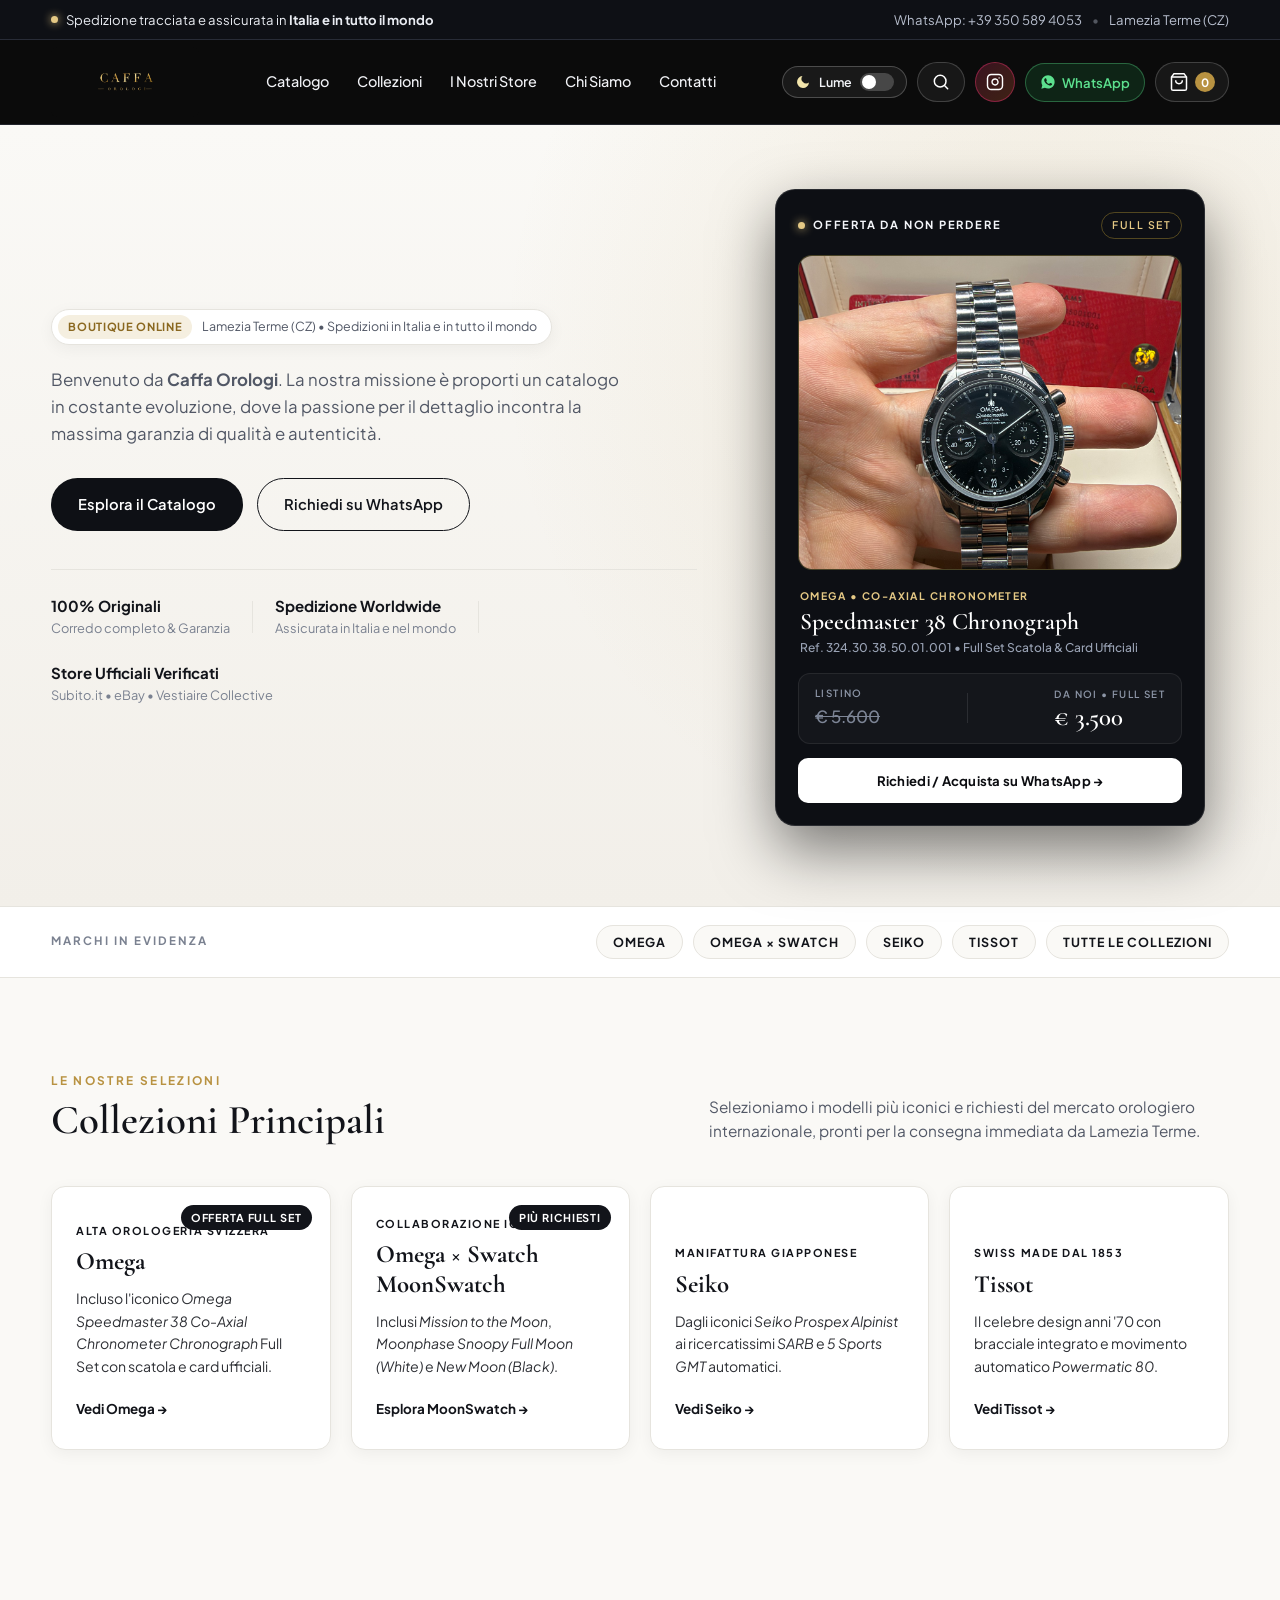
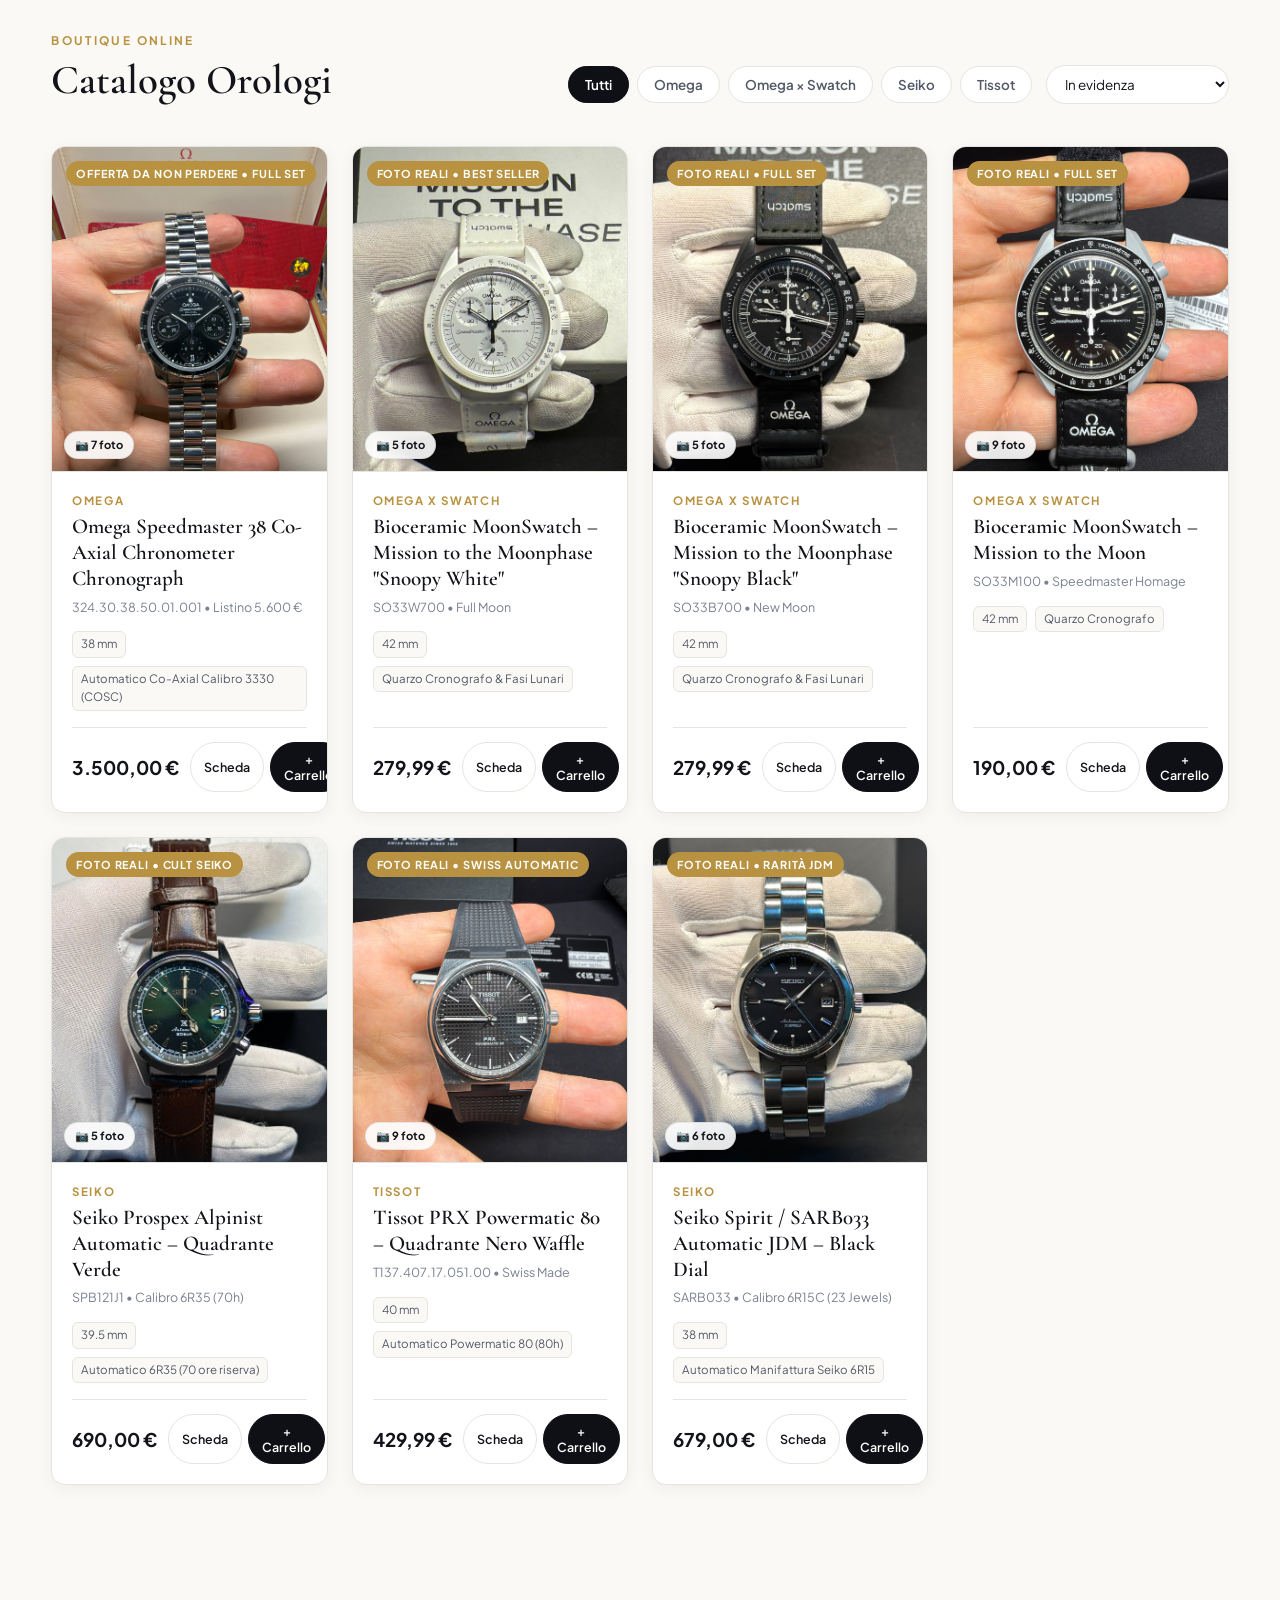
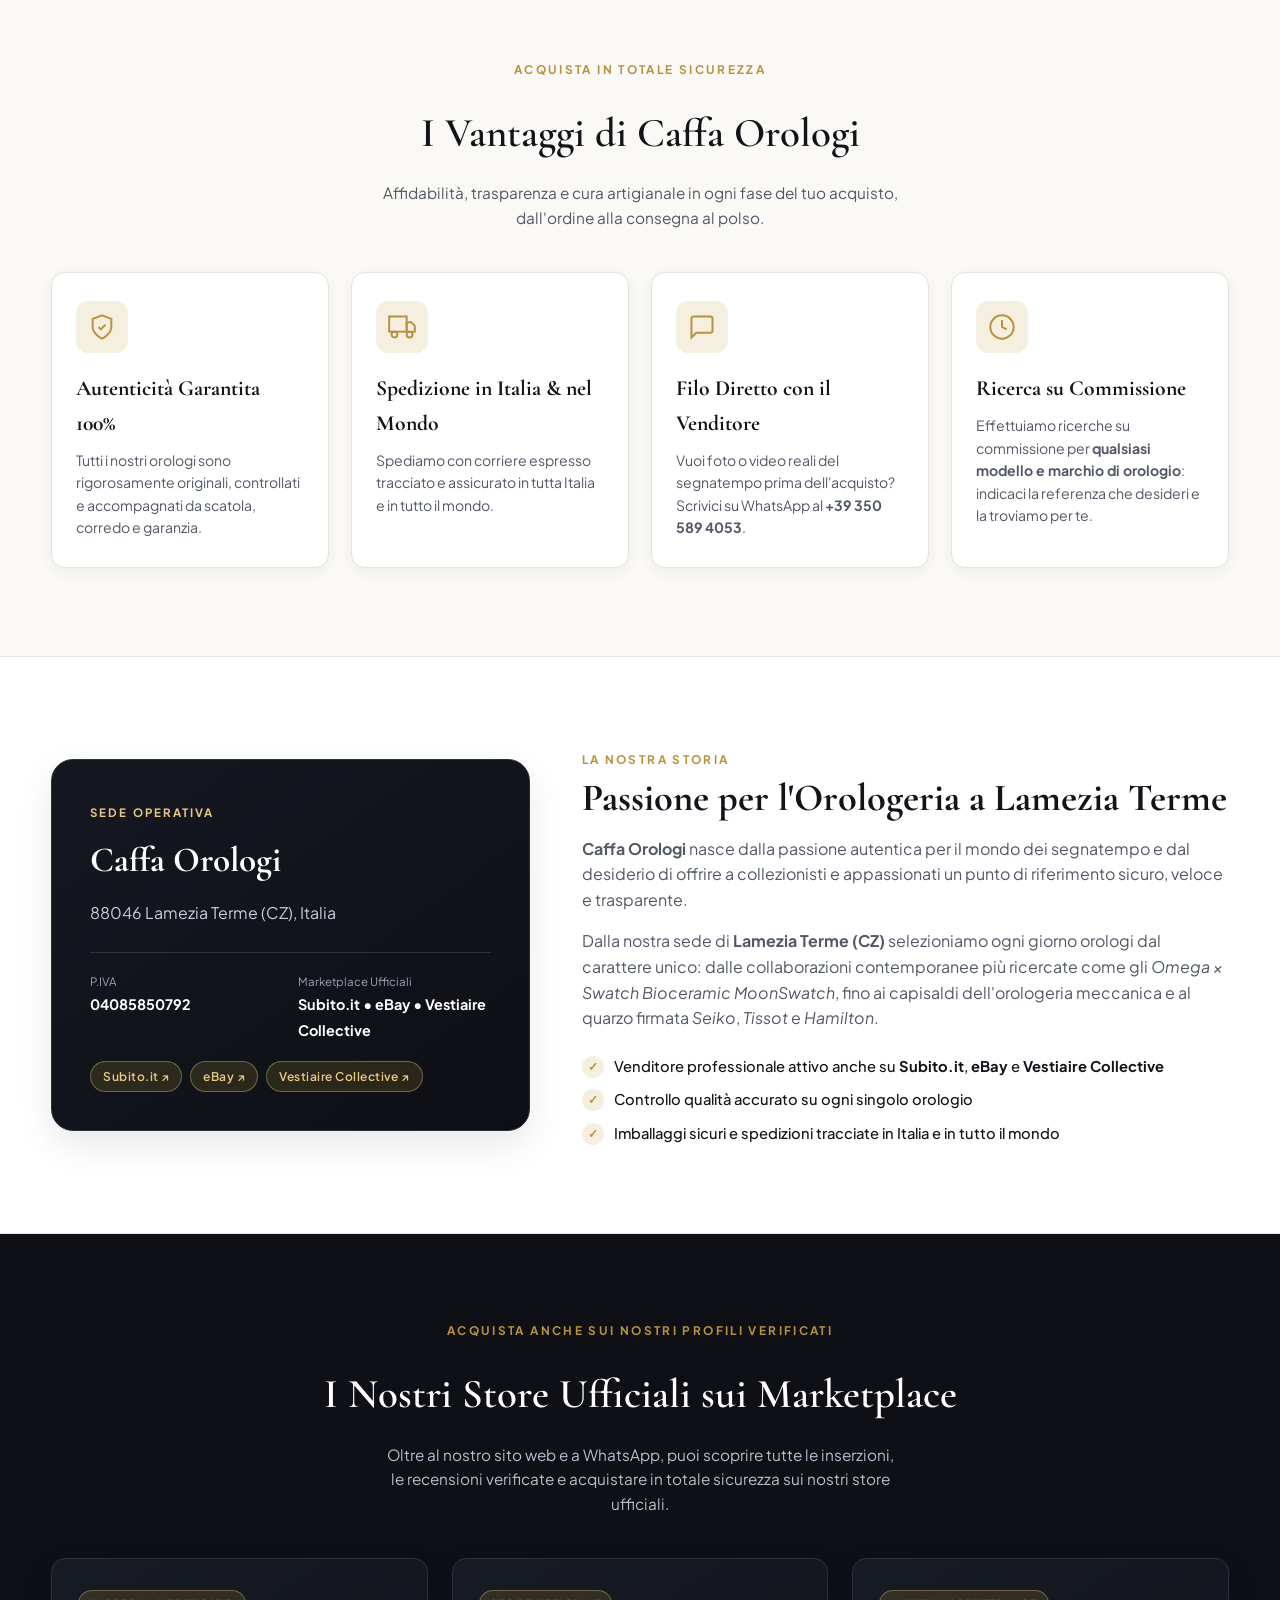
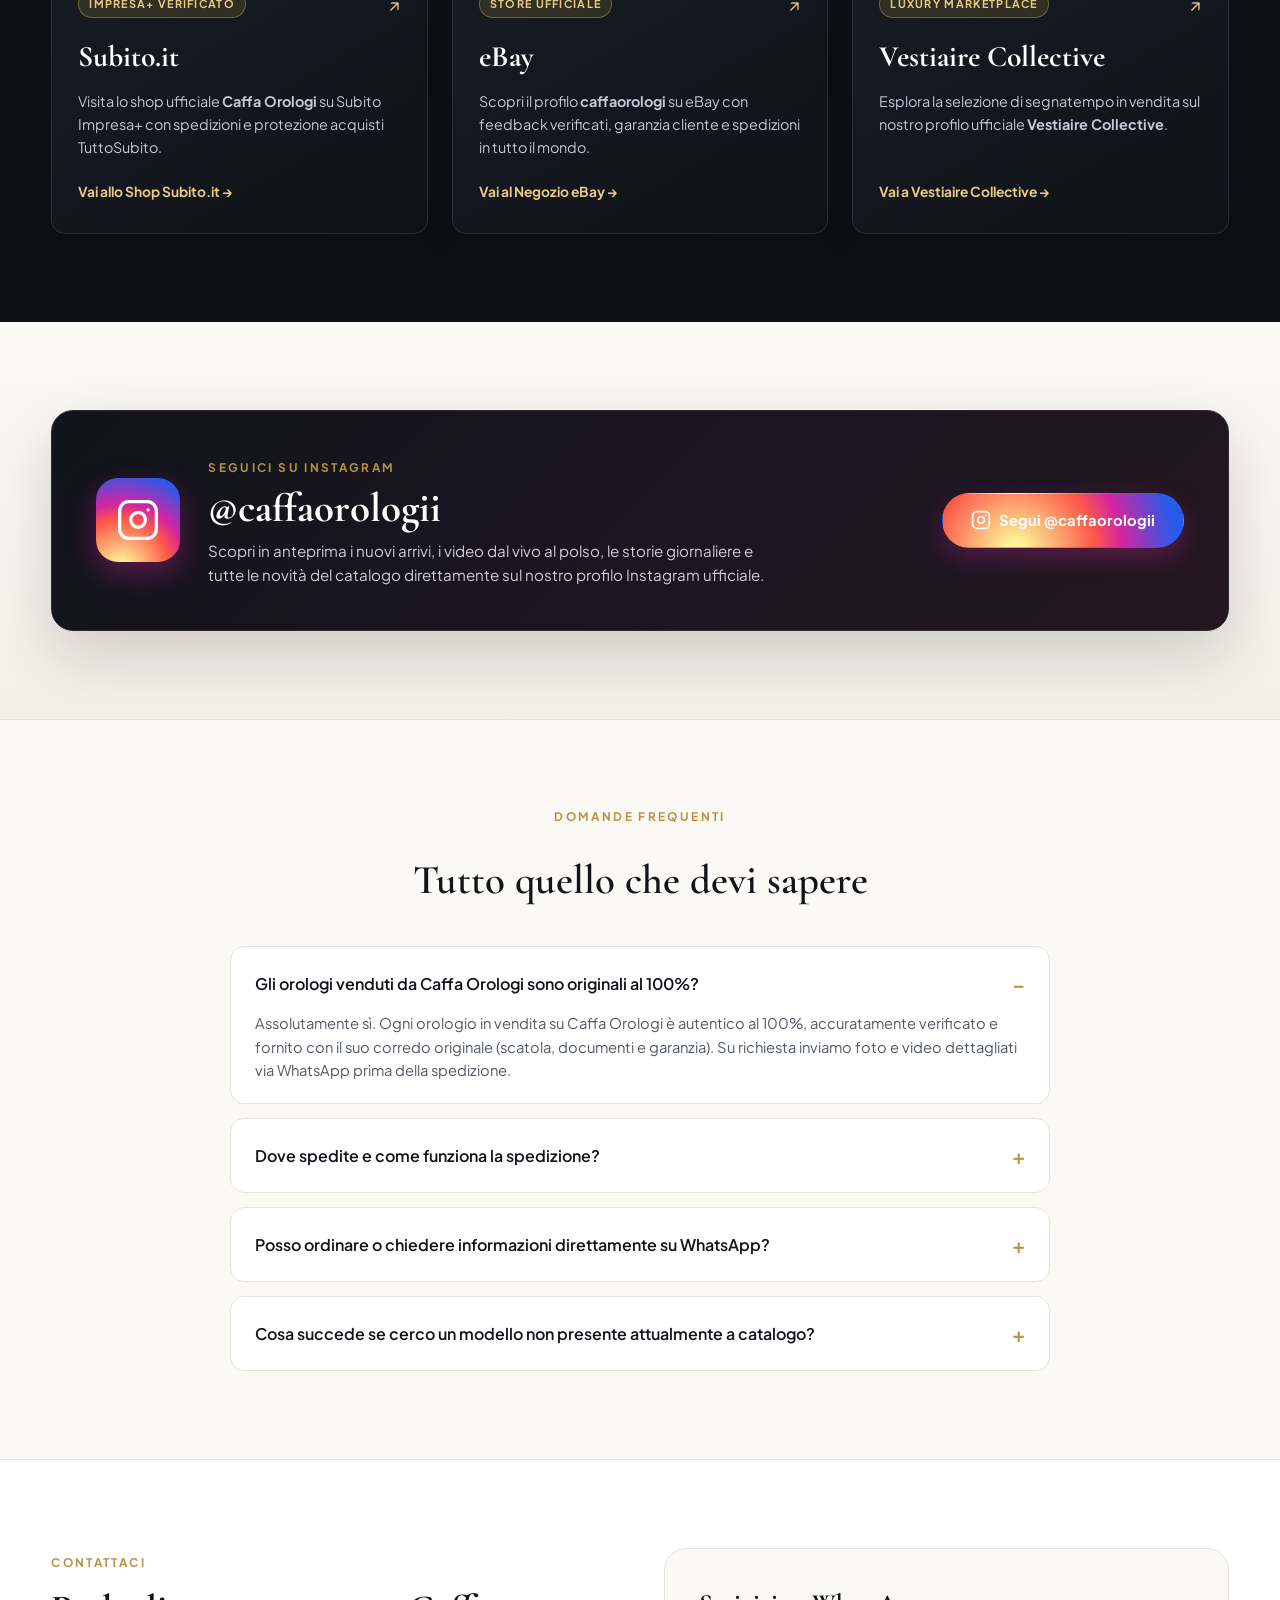
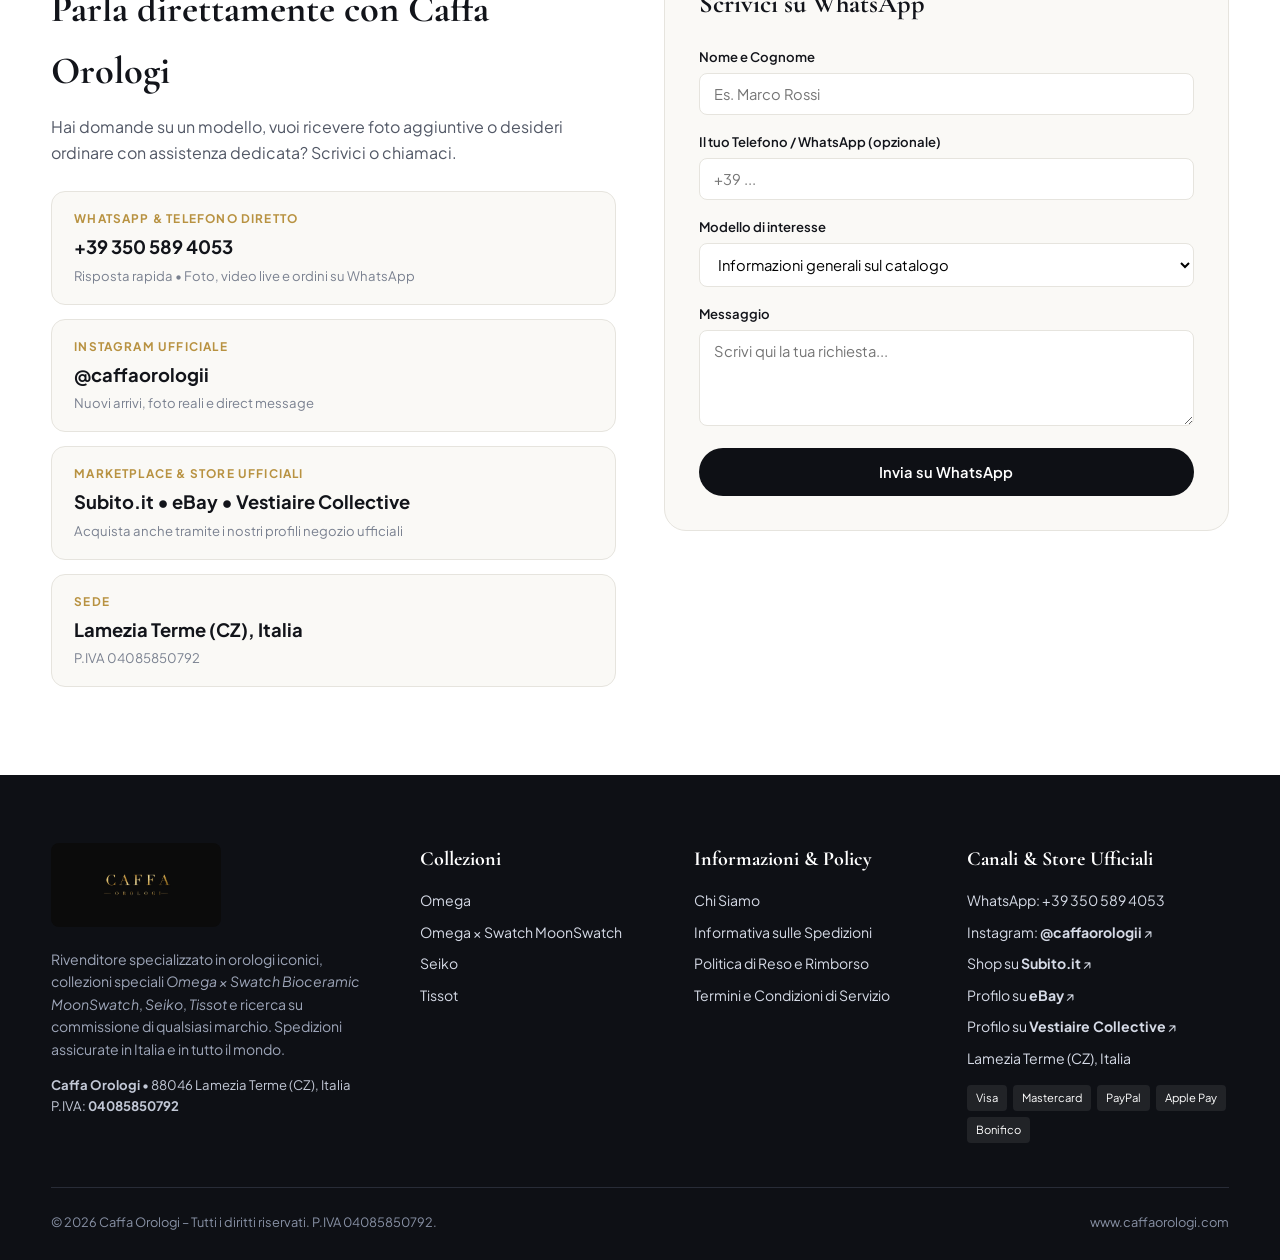
==== commit 9afb82a5: "Aggiornamento sito Caffa Orologi: Offerta Omega Speedmaster 38 e layout mobile" ====
--- a/antigravity/index.html
+++ b/antigravity/index.html
@@ -930,6 +930,6 @@
     </div>
   </aside>
 
-  <script src="script.js?v=11"></script>
+  <script src="script.js?v=12"></script>
 </body>
 </html>
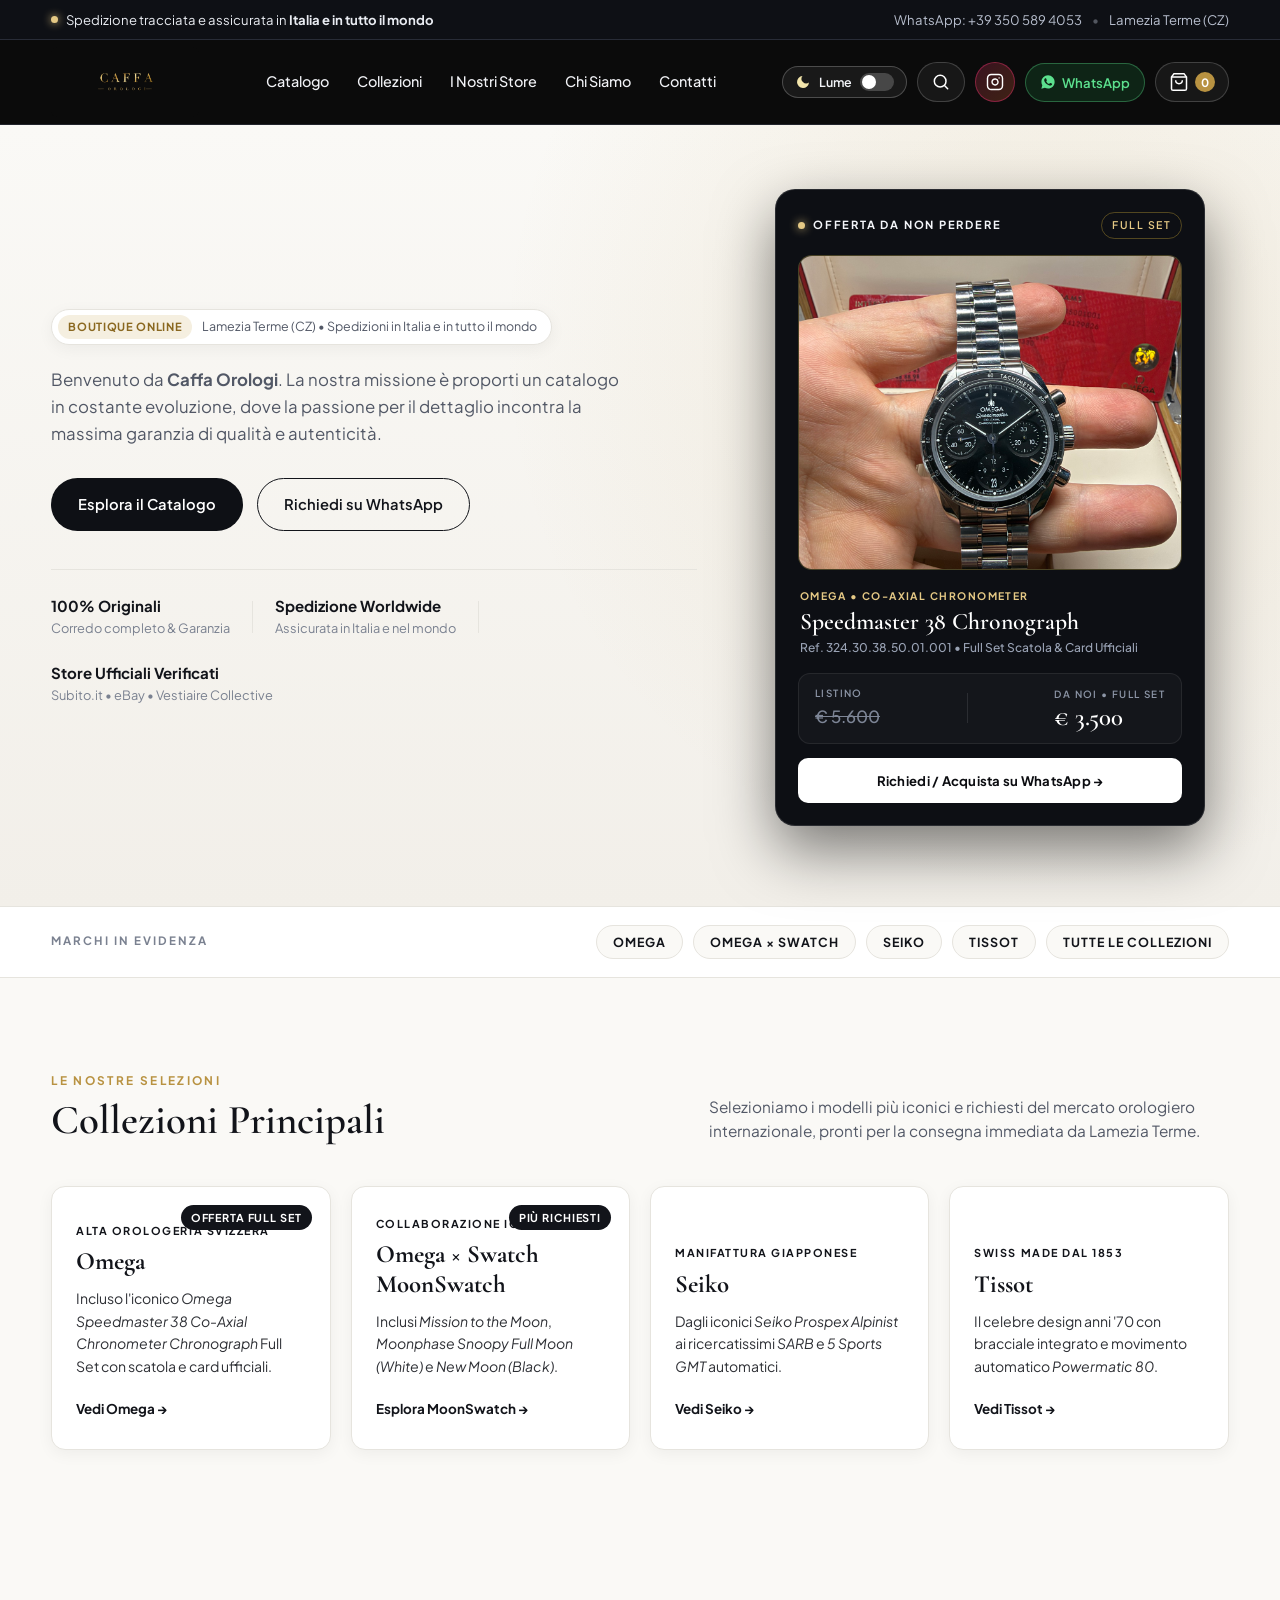
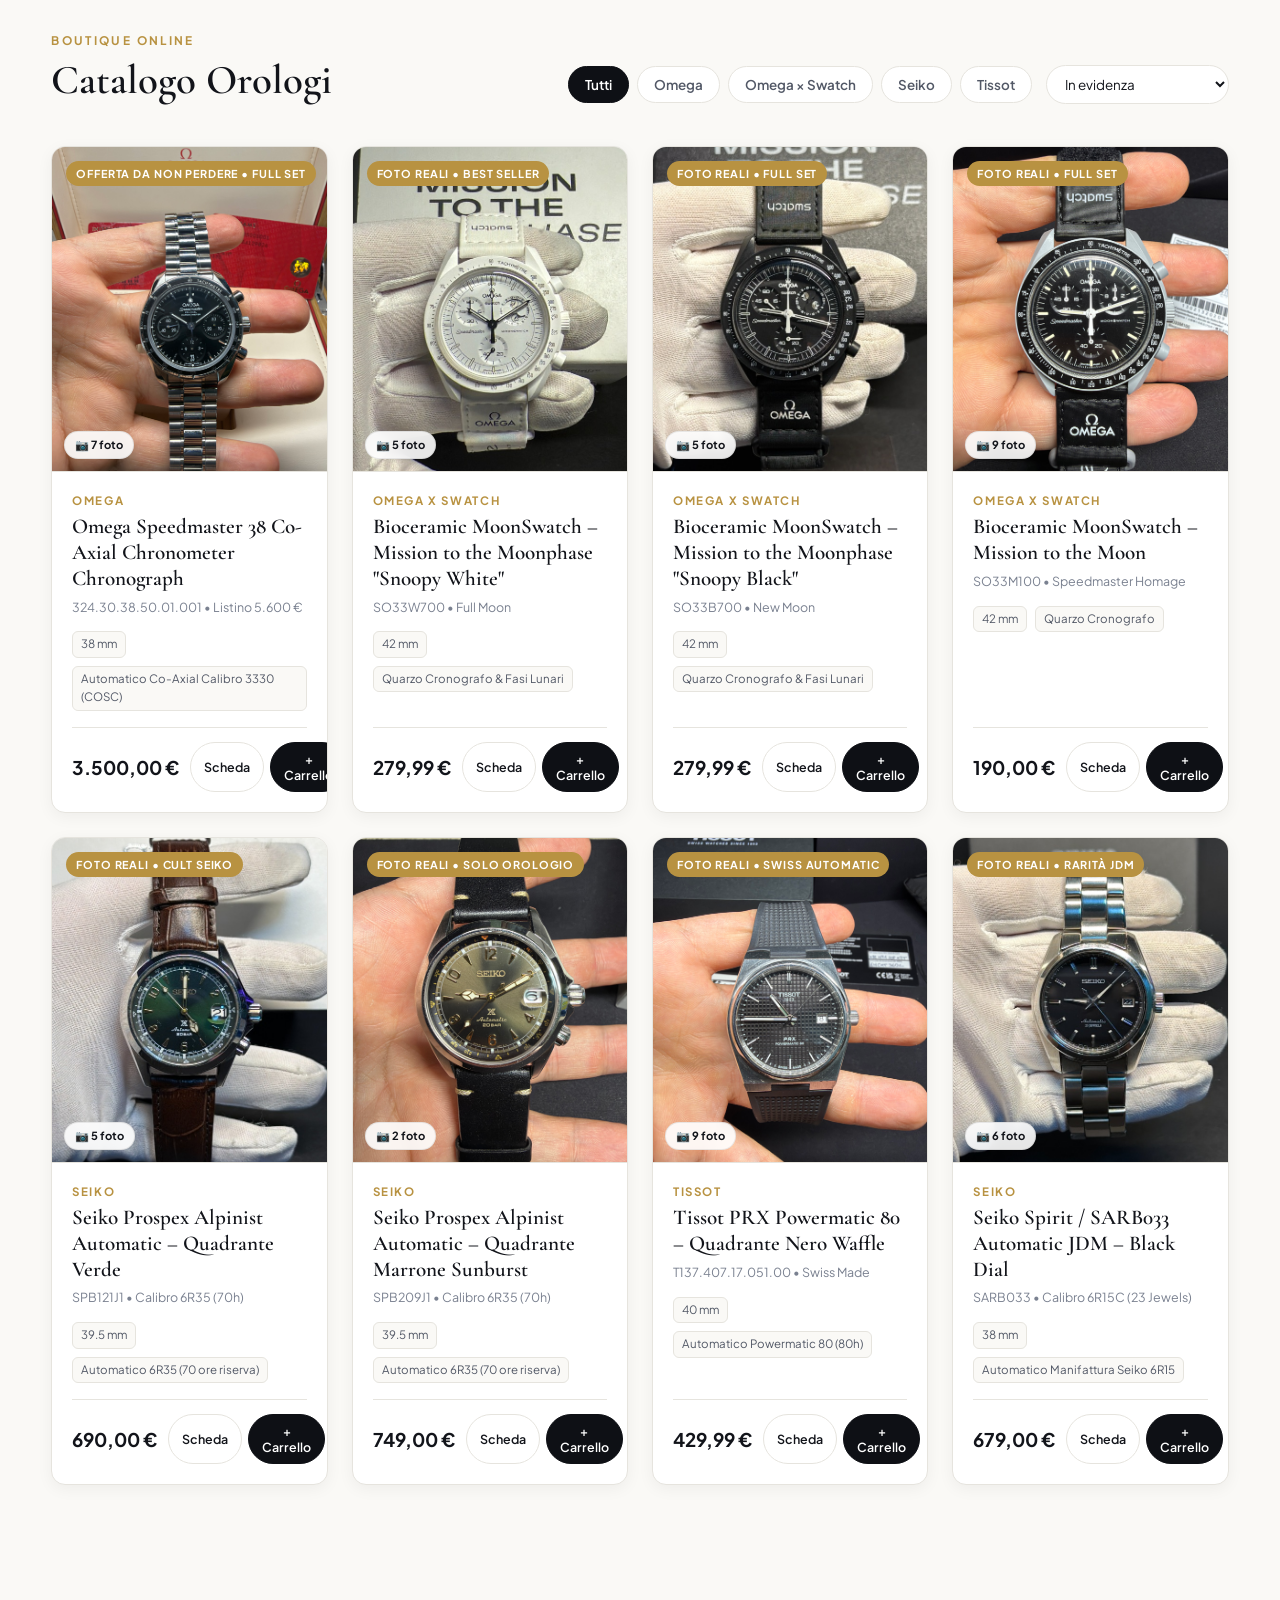
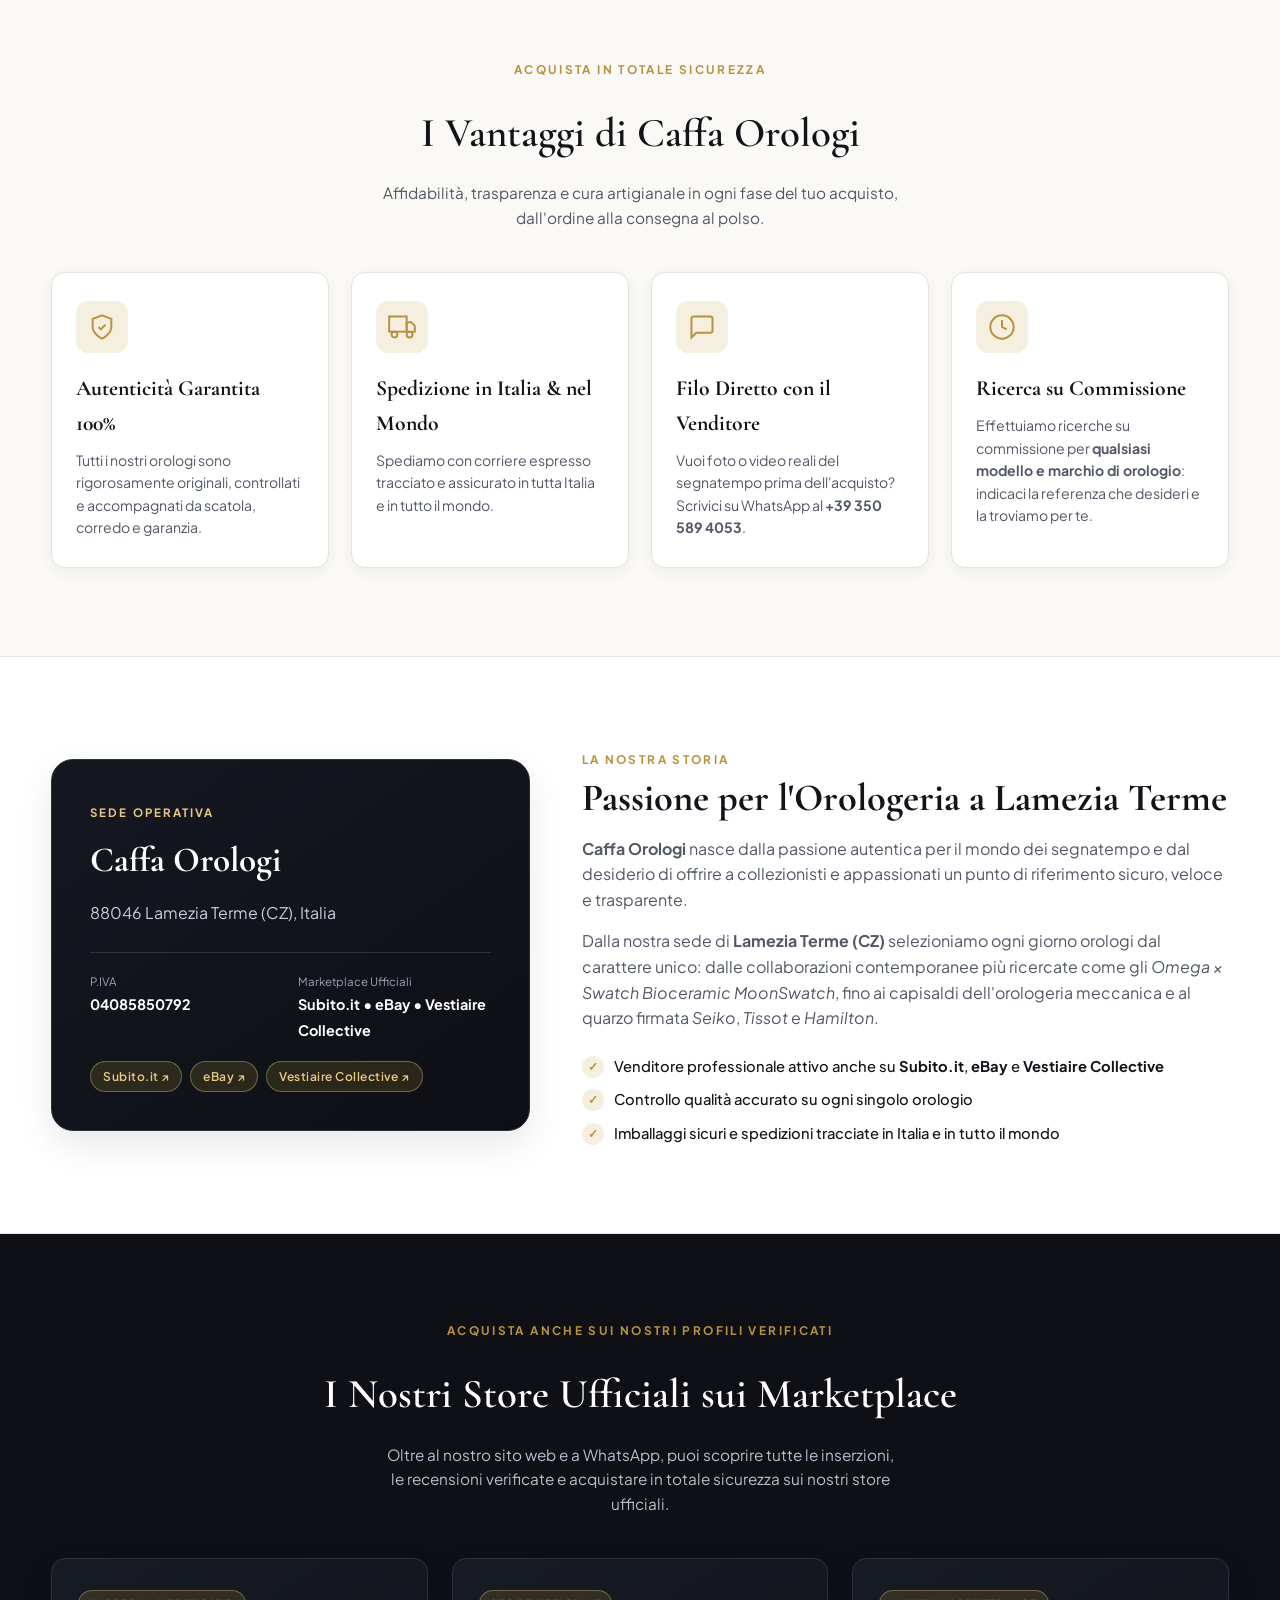
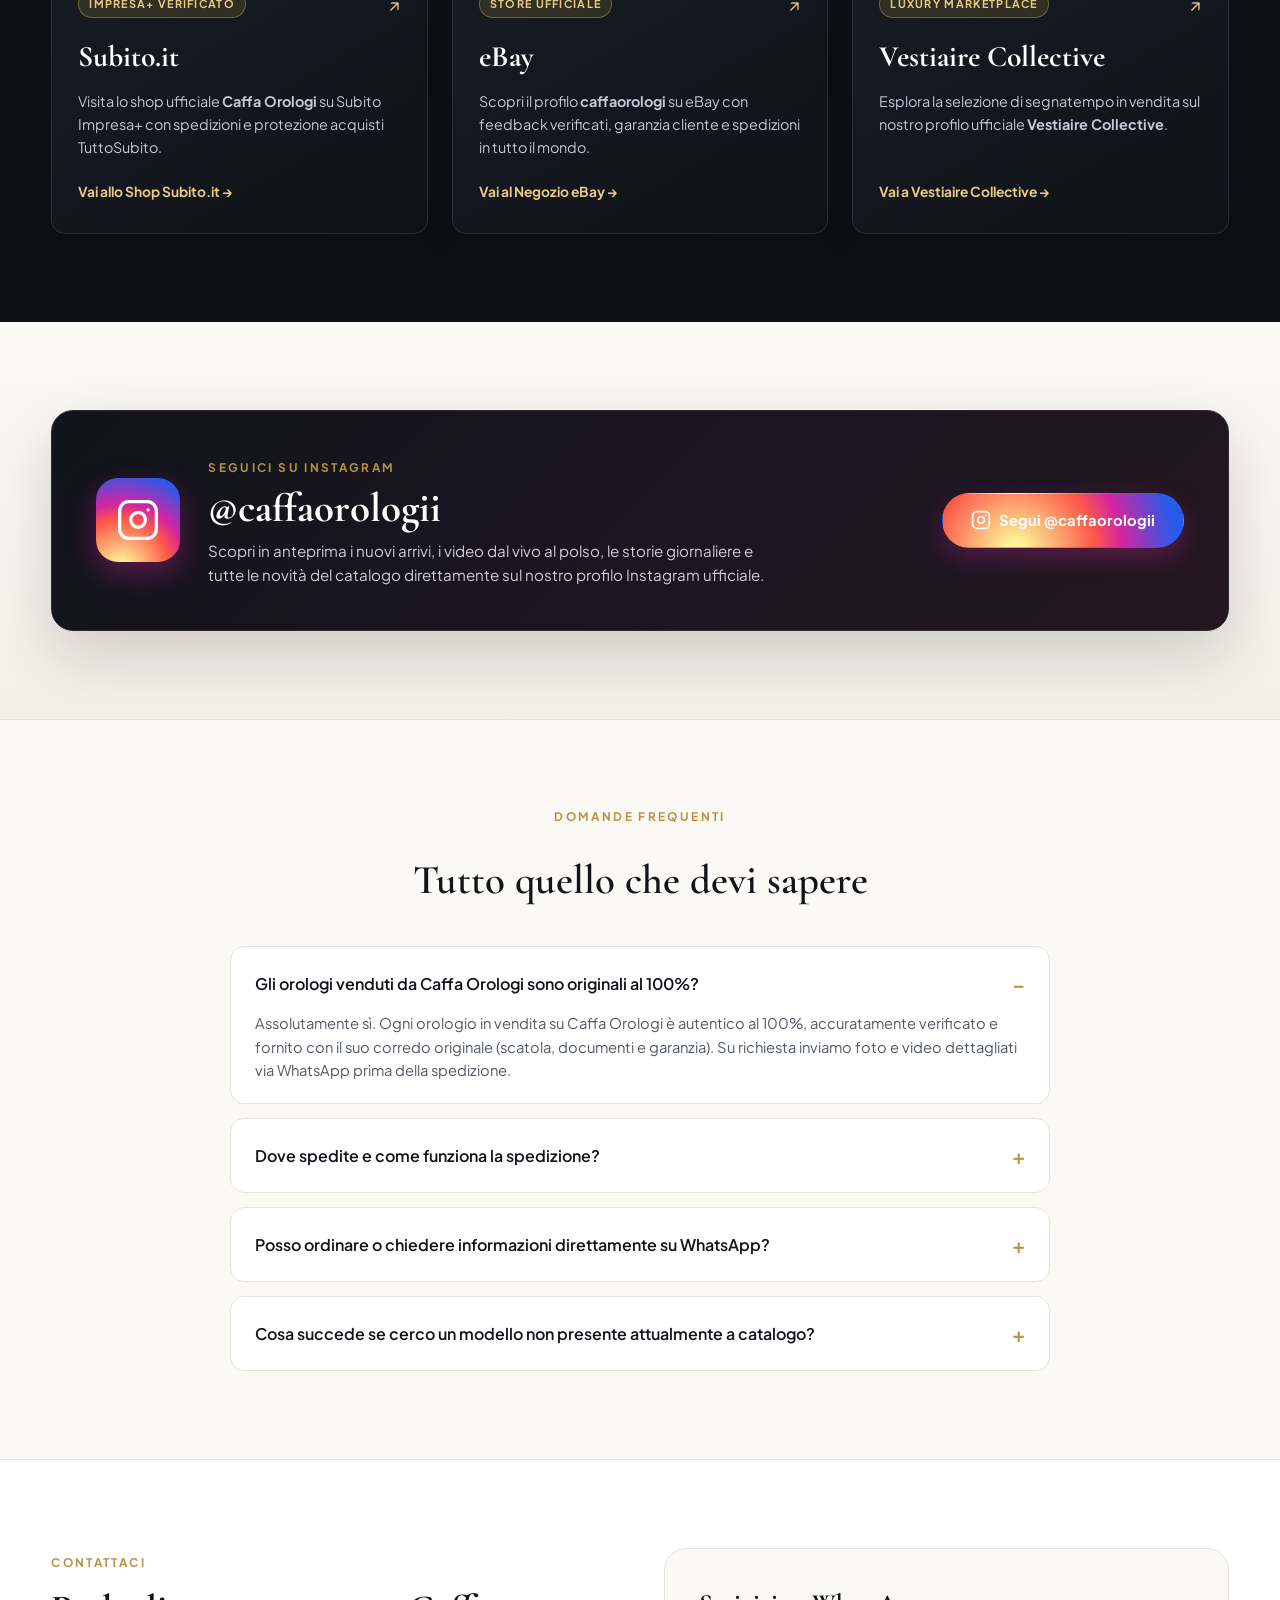
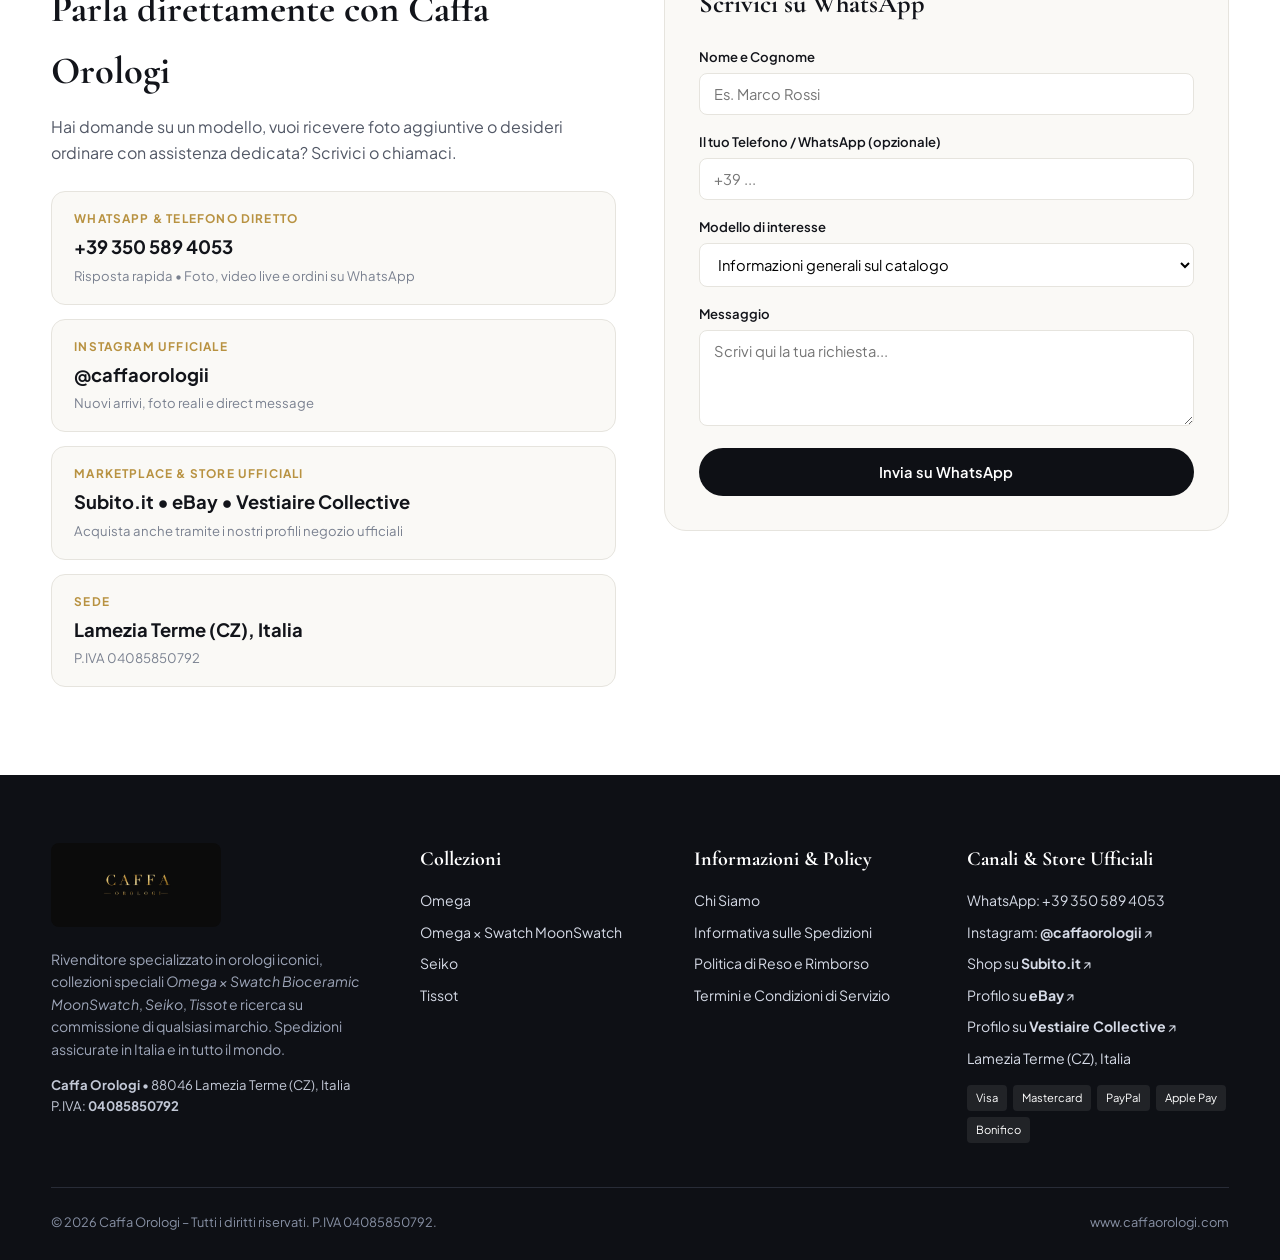
==== commit b3e9c49d: "Aggiornamento sito Caffa Orologi: Offerta Omega Speedmaster 38 e layout mobile" ====
--- a/antigravity/index.html
+++ b/antigravity/index.html
@@ -802,7 +802,8 @@
               <option value="Omega x Swatch MoonSwatch Snoopy White">Omega × Swatch – Moonphase Snoopy White</option>
               <option value="Omega x Swatch MoonSwatch Snoopy Black">Omega × Swatch – Moonphase Snoopy Black</option>
               <option value="Omega x Swatch Mission to the Moon">Omega × Swatch – Mission to the Moon</option>
-              <option value="Seiko Prospex Alpinist">Seiko Prospex Alpinist</option>
+              <option value="Seiko Prospex Alpinist">Seiko Prospex Alpinist (Verde SPB121J1)</option>
+              <option value="Seiko Prospex Alpinist SPB209J1">Seiko Prospex Alpinist (Marrone SPB209J1)</option>
               <option value="Seiko SARB033">Seiko Spirit / SARB033</option>
               <option value="Tissot PRX Powermatic 80">Tissot PRX Powermatic 80</option>
               <option value="Ricerca Orologio su Commissione">Ricerca su commissione (qualsiasi modello / marchio)</option>
@@ -930,6 +931,6 @@
     </div>
   </aside>
 
-  <script src="script.js?v=12"></script>
+  <script src="script.js?v=13"></script>
 </body>
 </html>
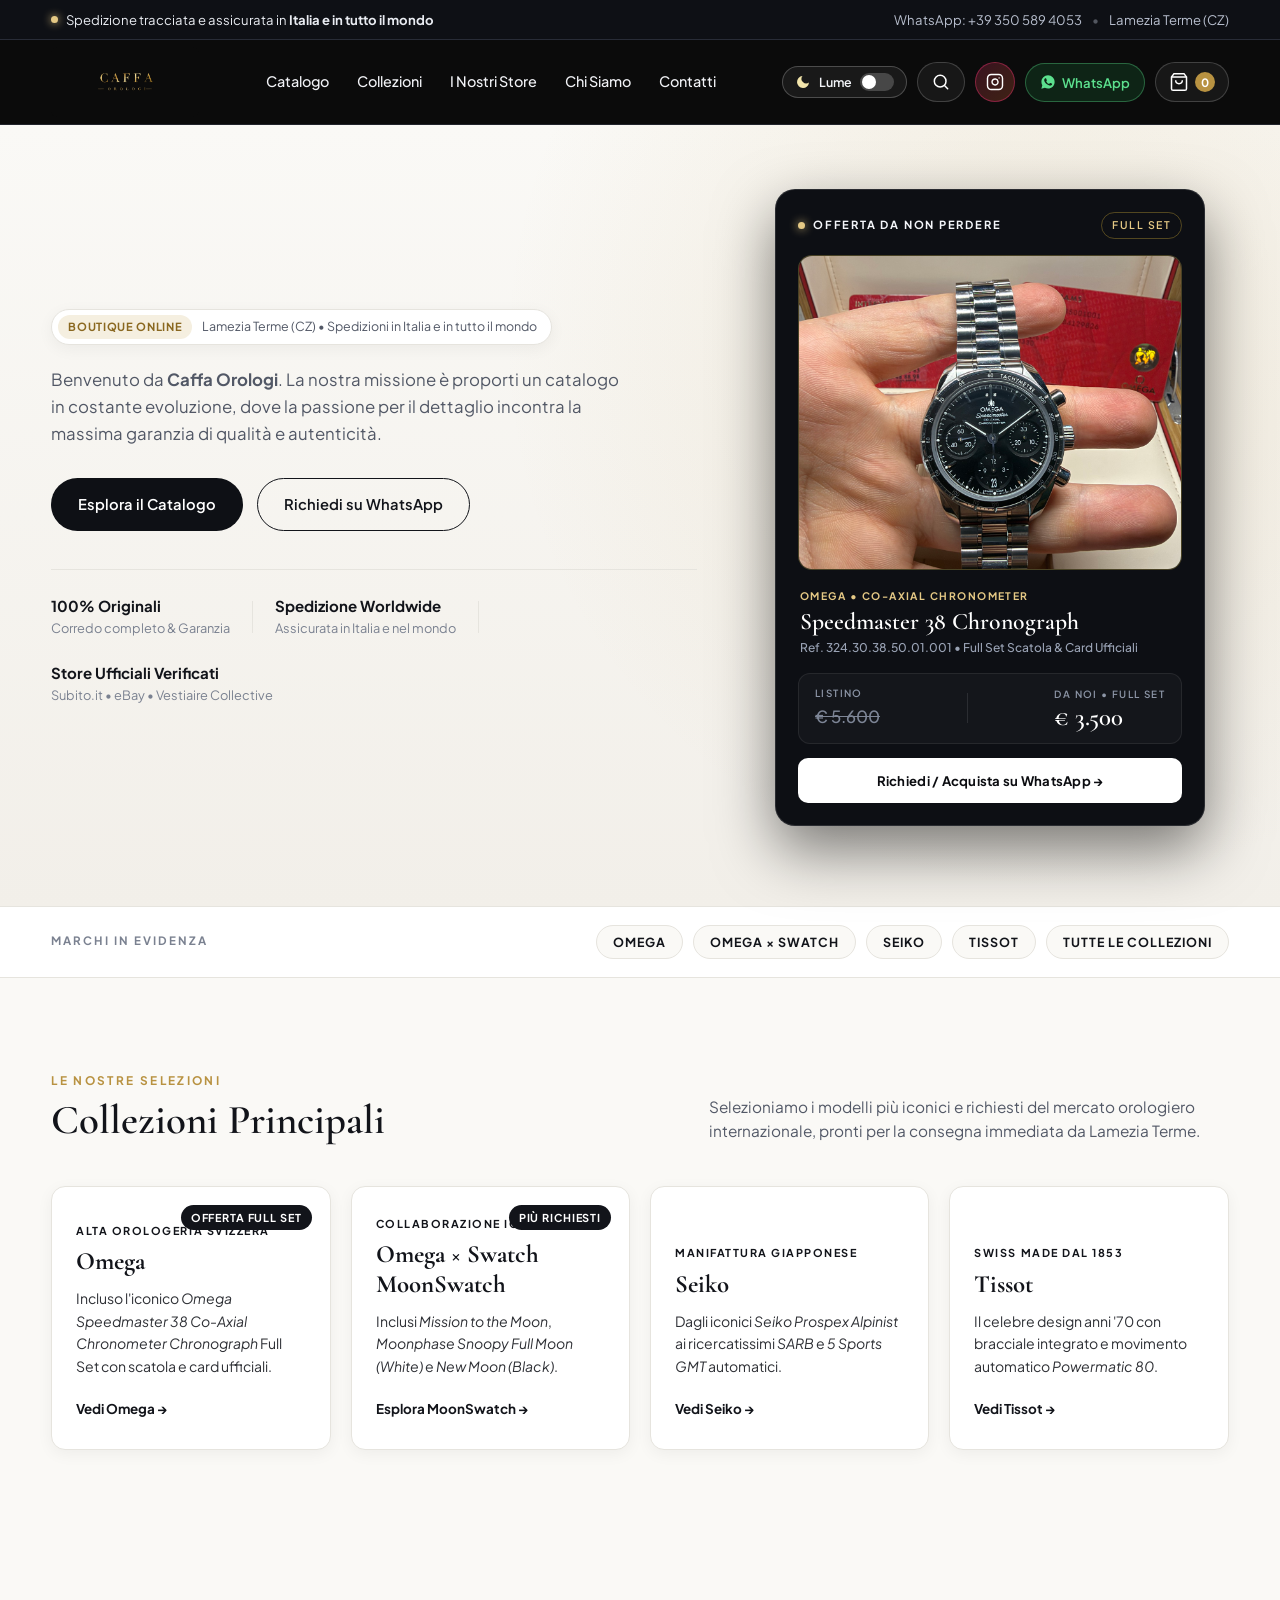
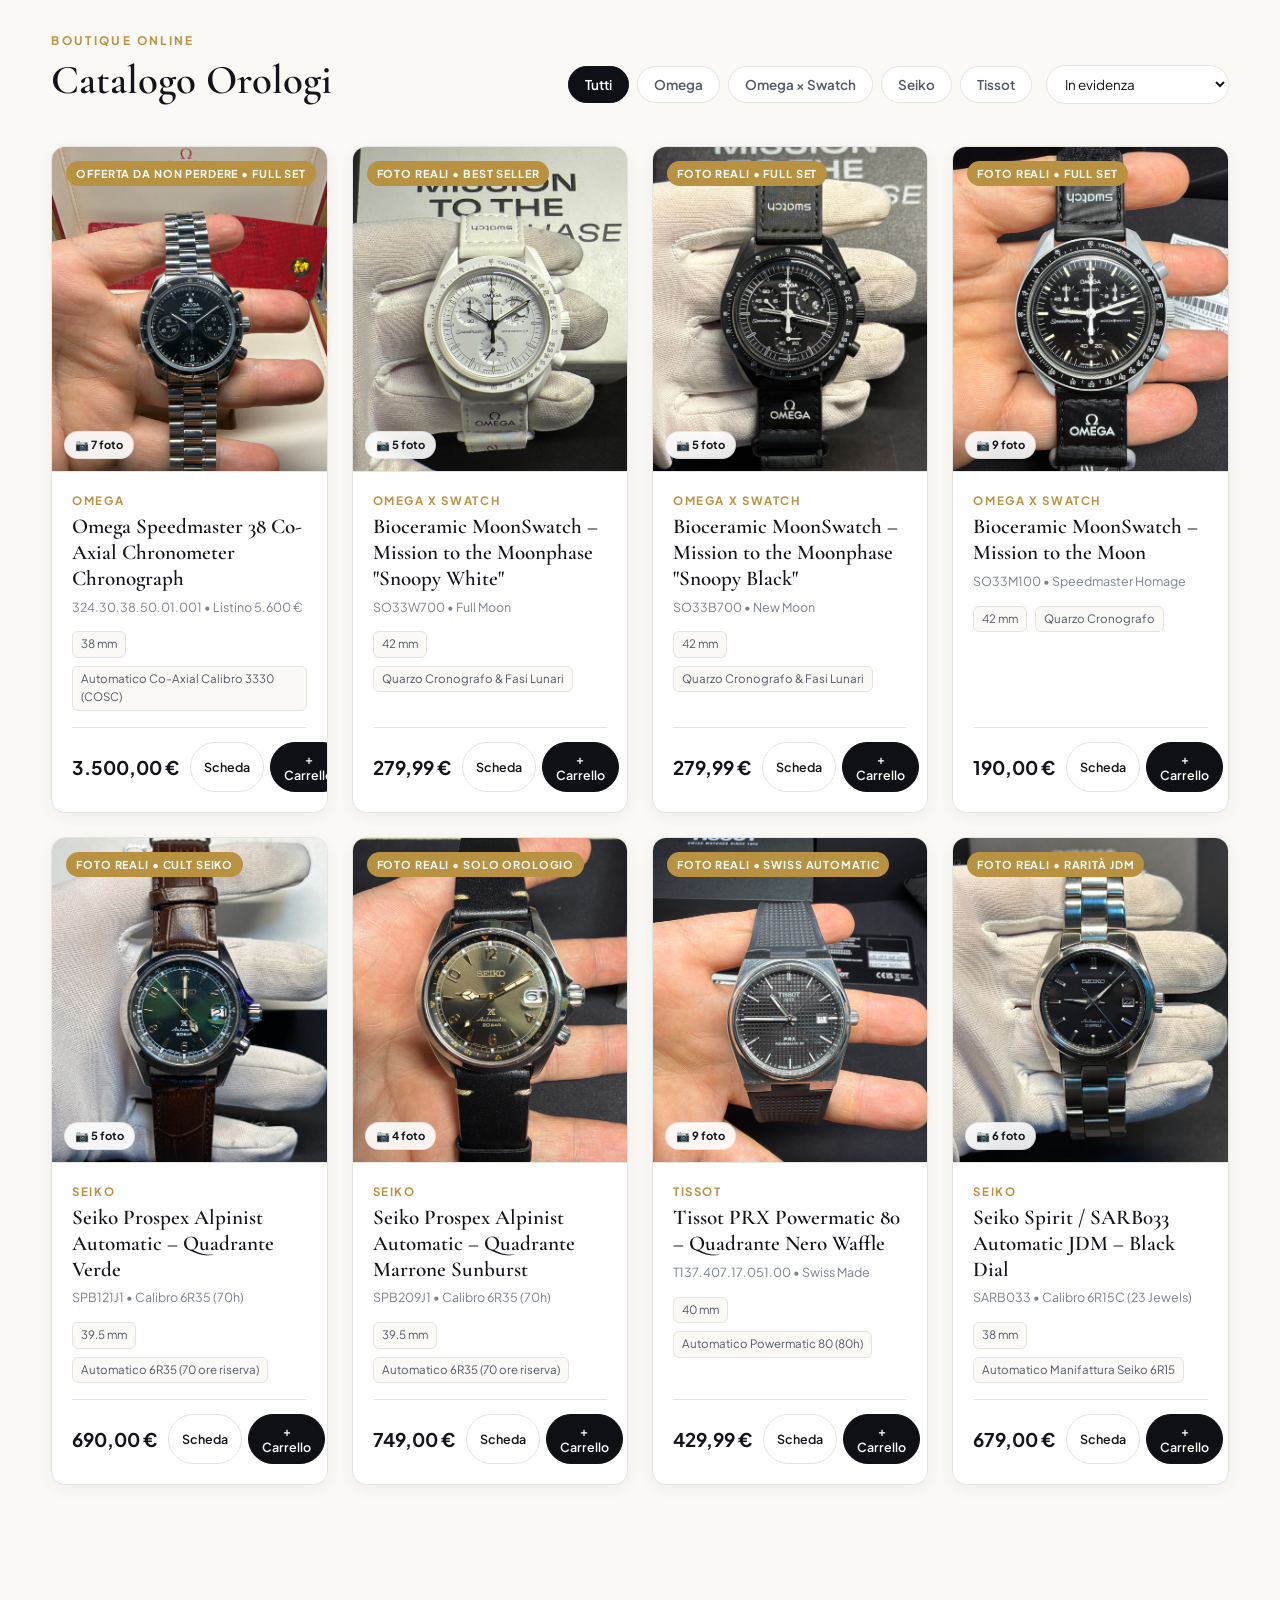
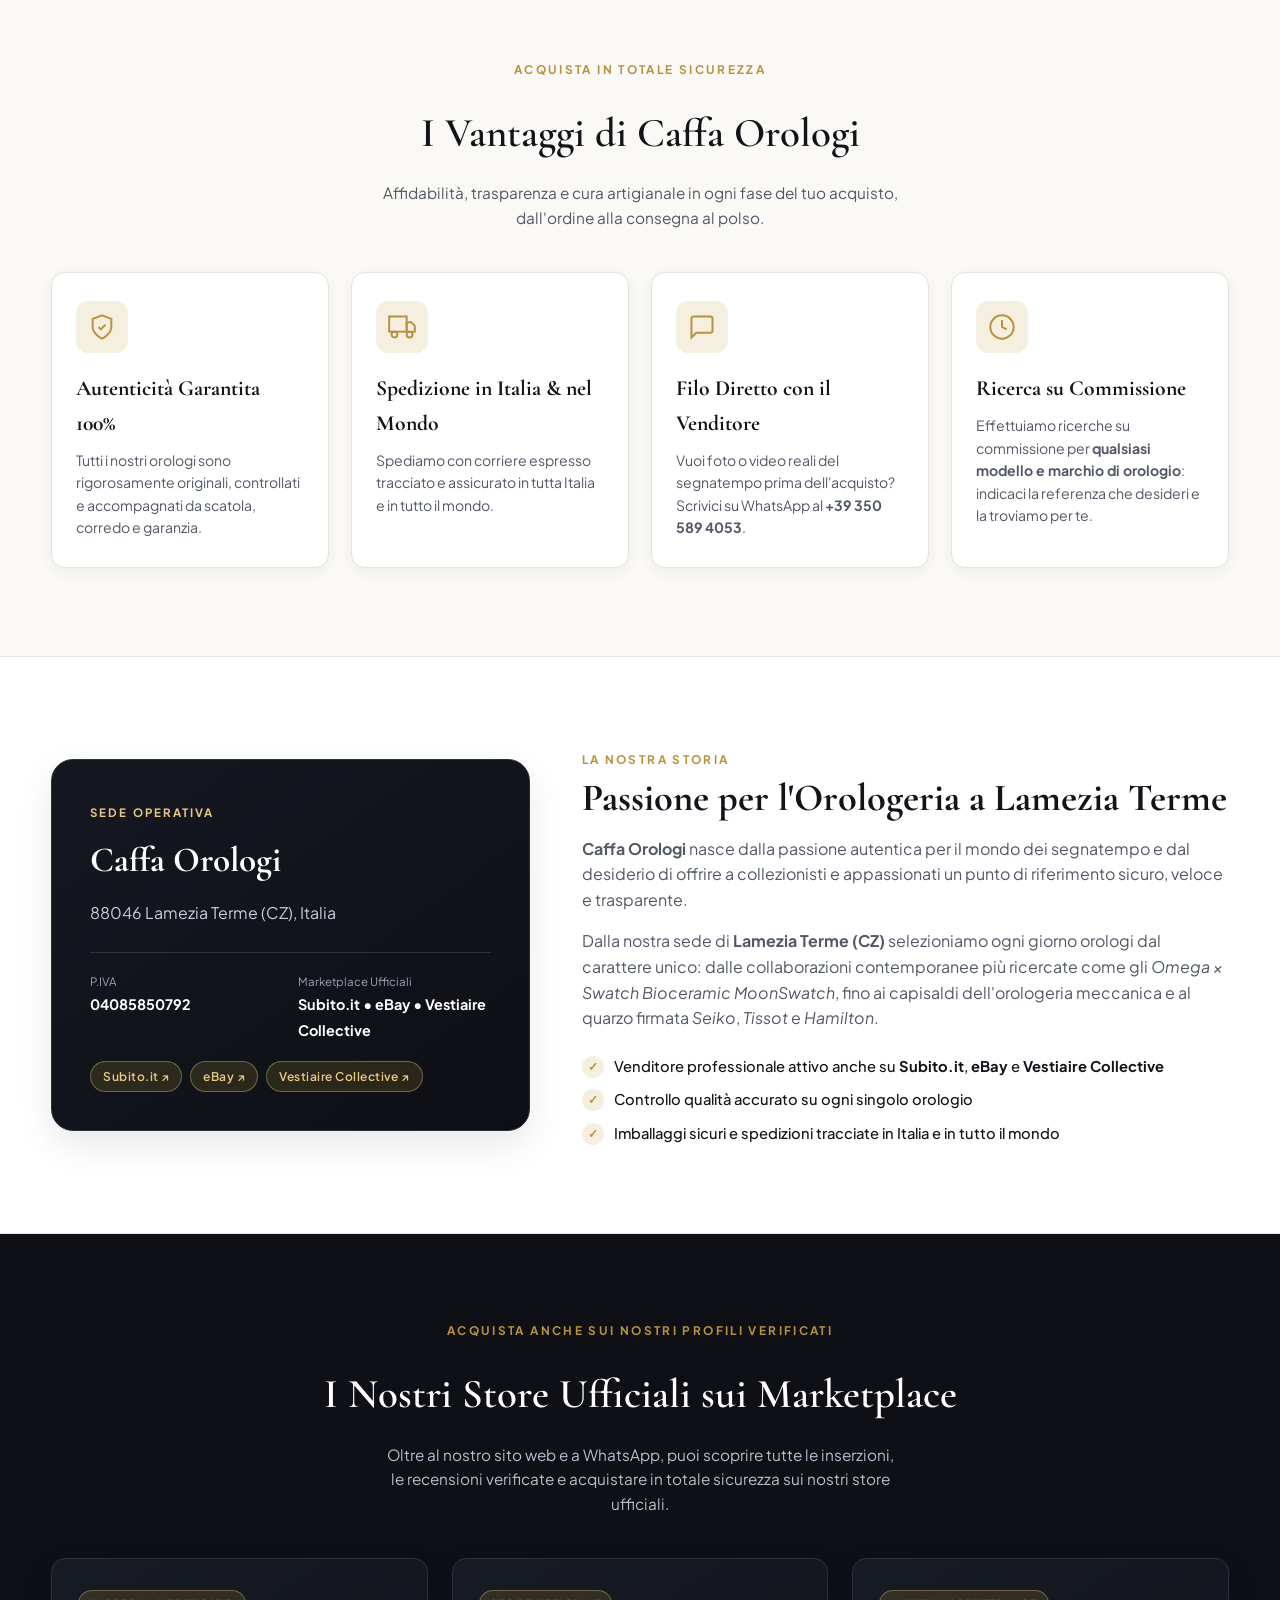
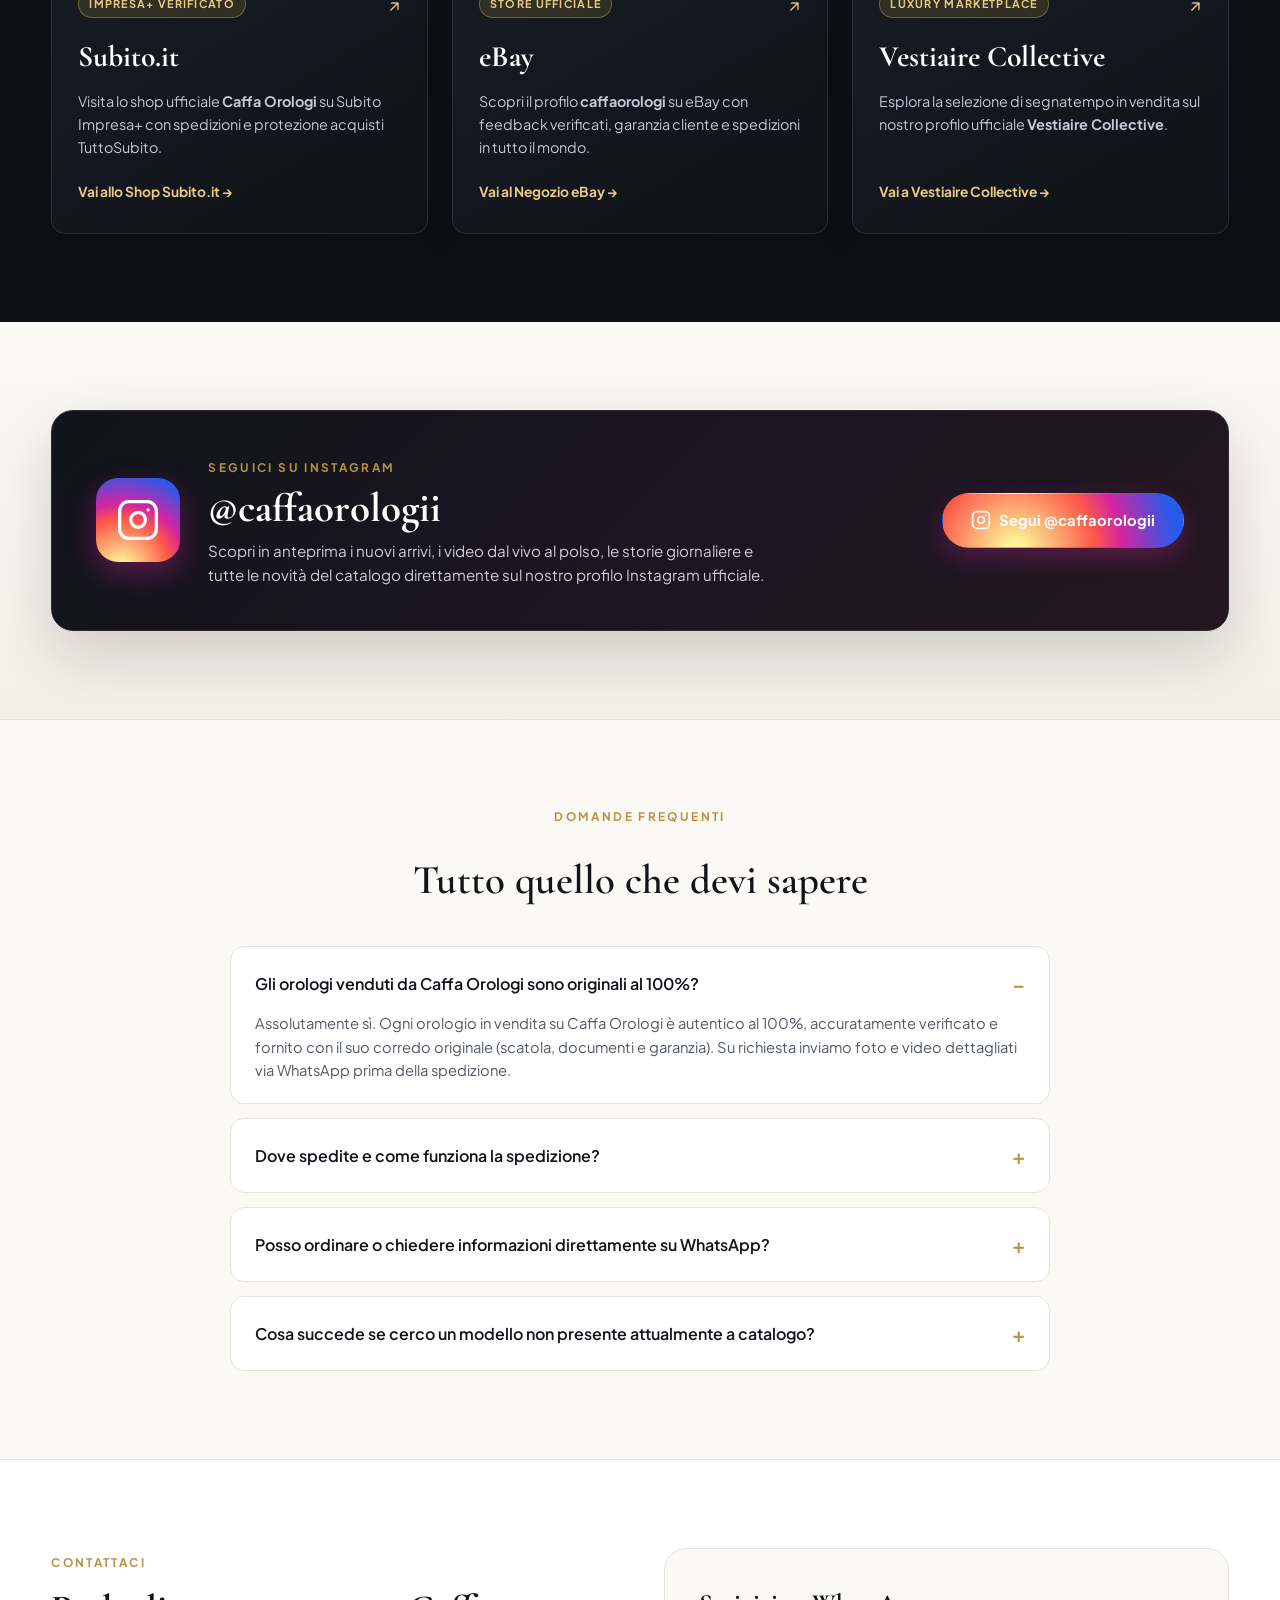
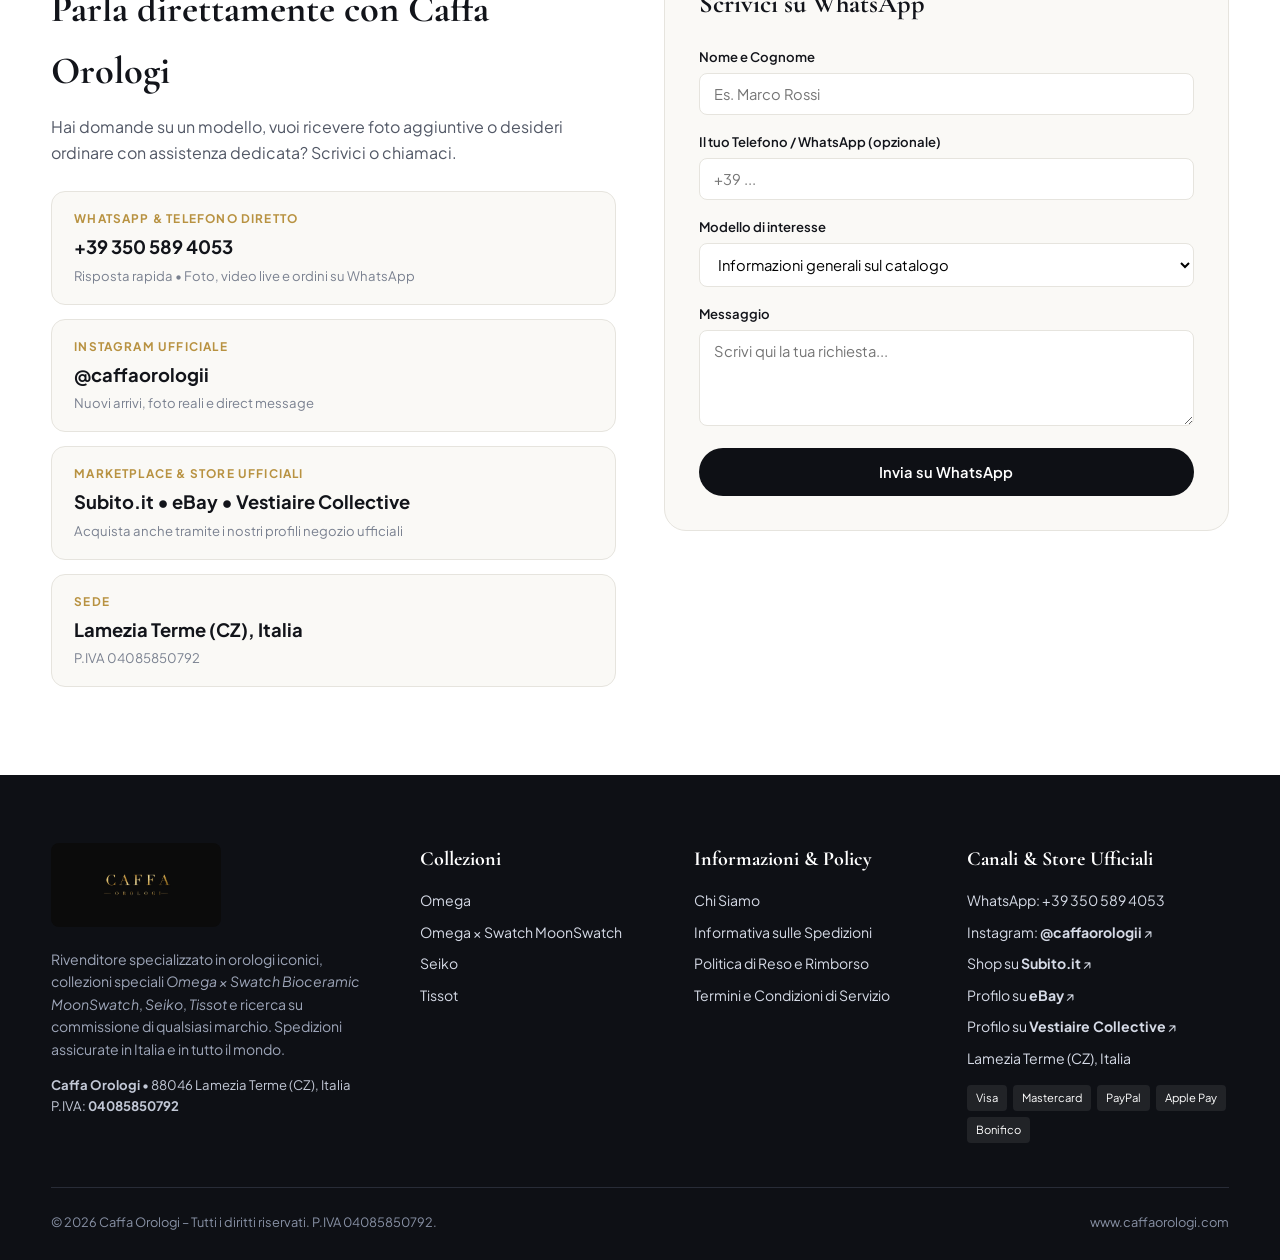
==== commit c5b5e475: "Aggiornamento sito Caffa Orologi: Offerta Omega Speedmaster 38 e layout mobile" ====
--- a/antigravity/index.html
+++ b/antigravity/index.html
@@ -931,6 +931,6 @@
     </div>
   </aside>
 
-  <script src="script.js?v=13"></script>
+  <script src="script.js?v=14"></script>
 </body>
 </html>
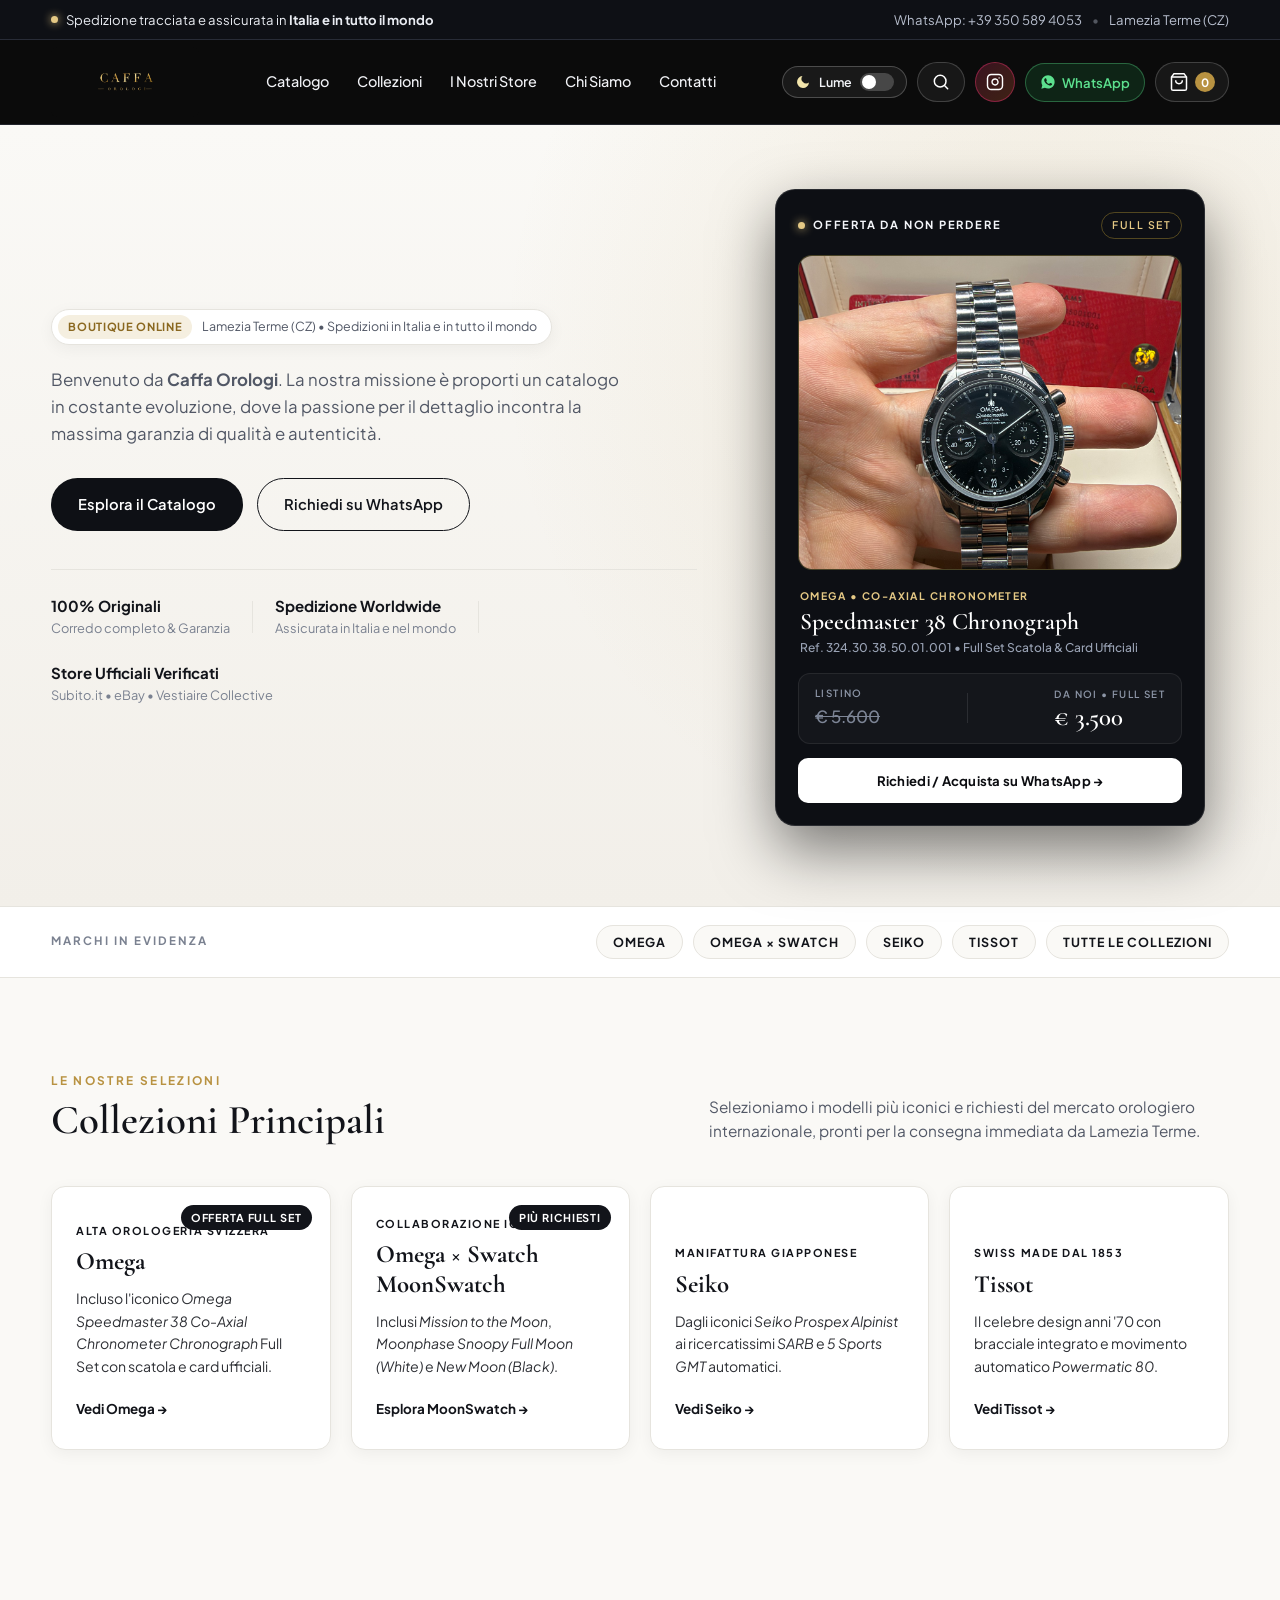
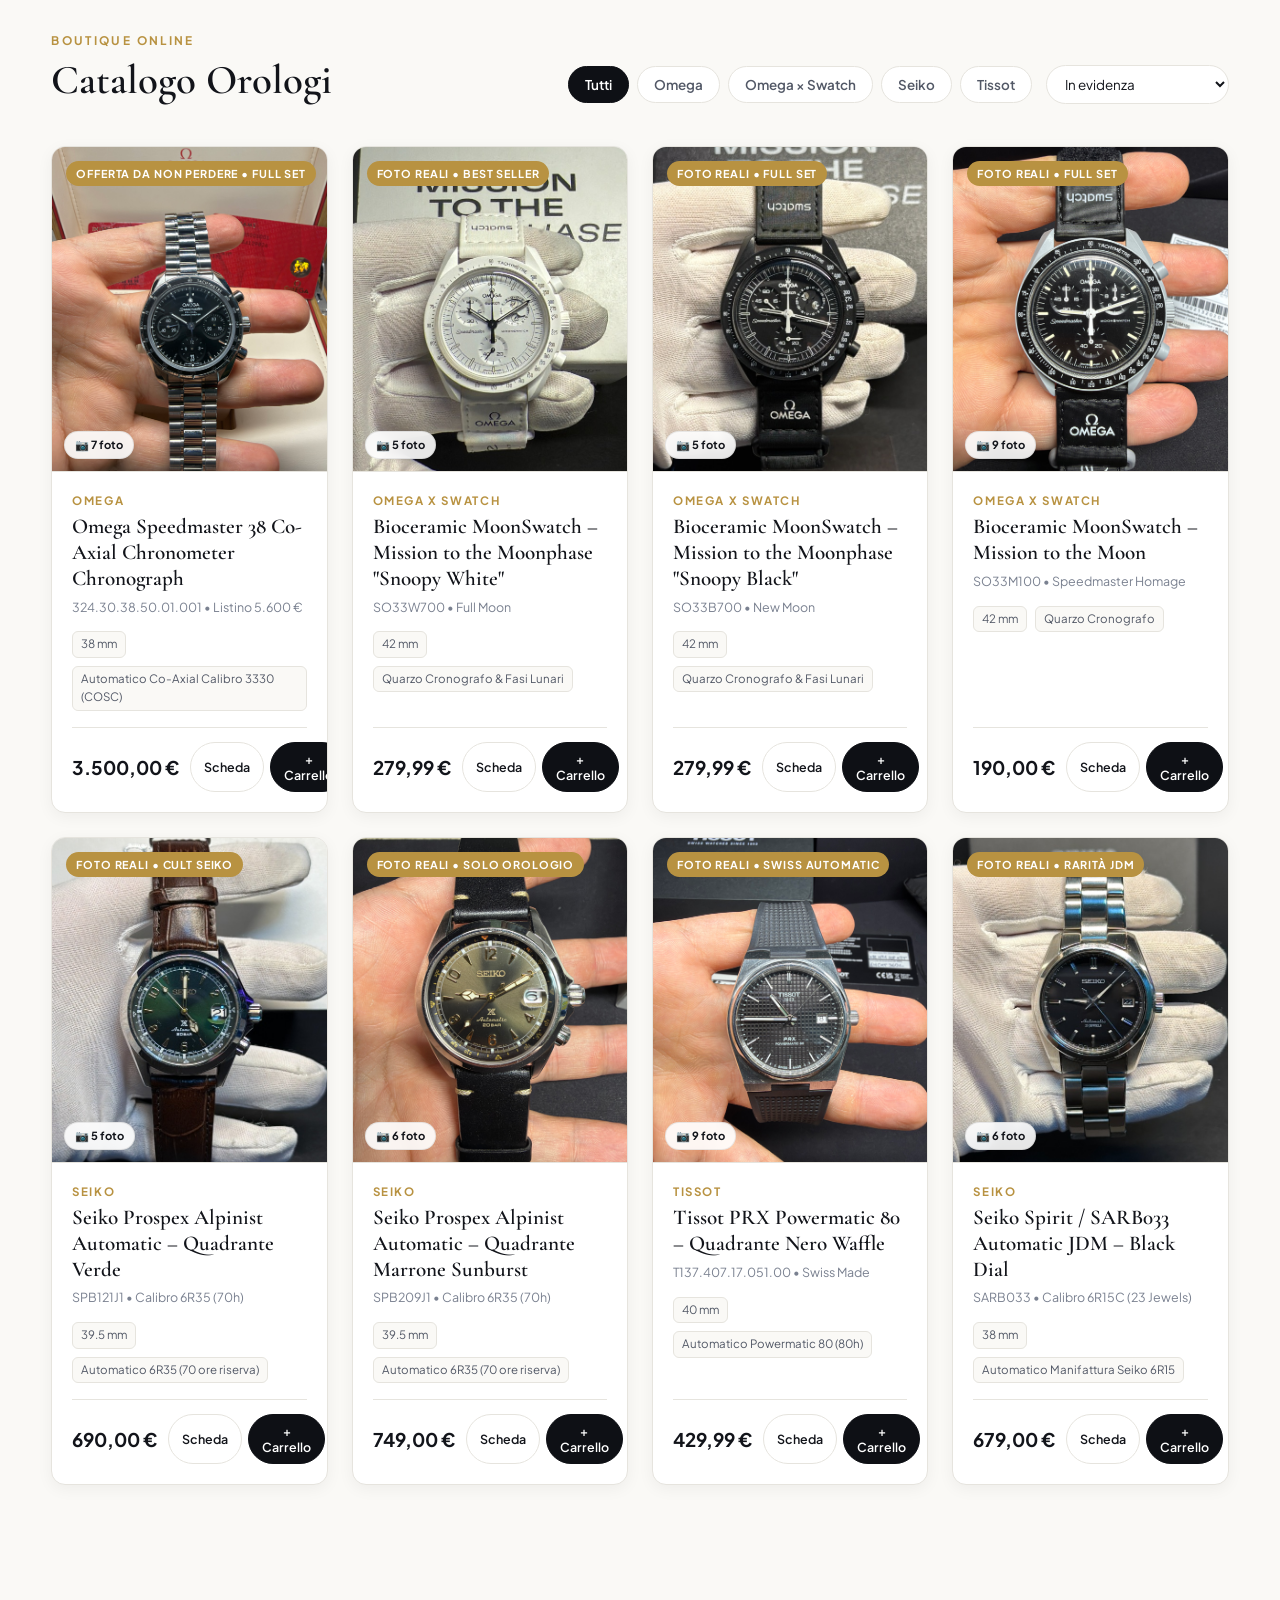
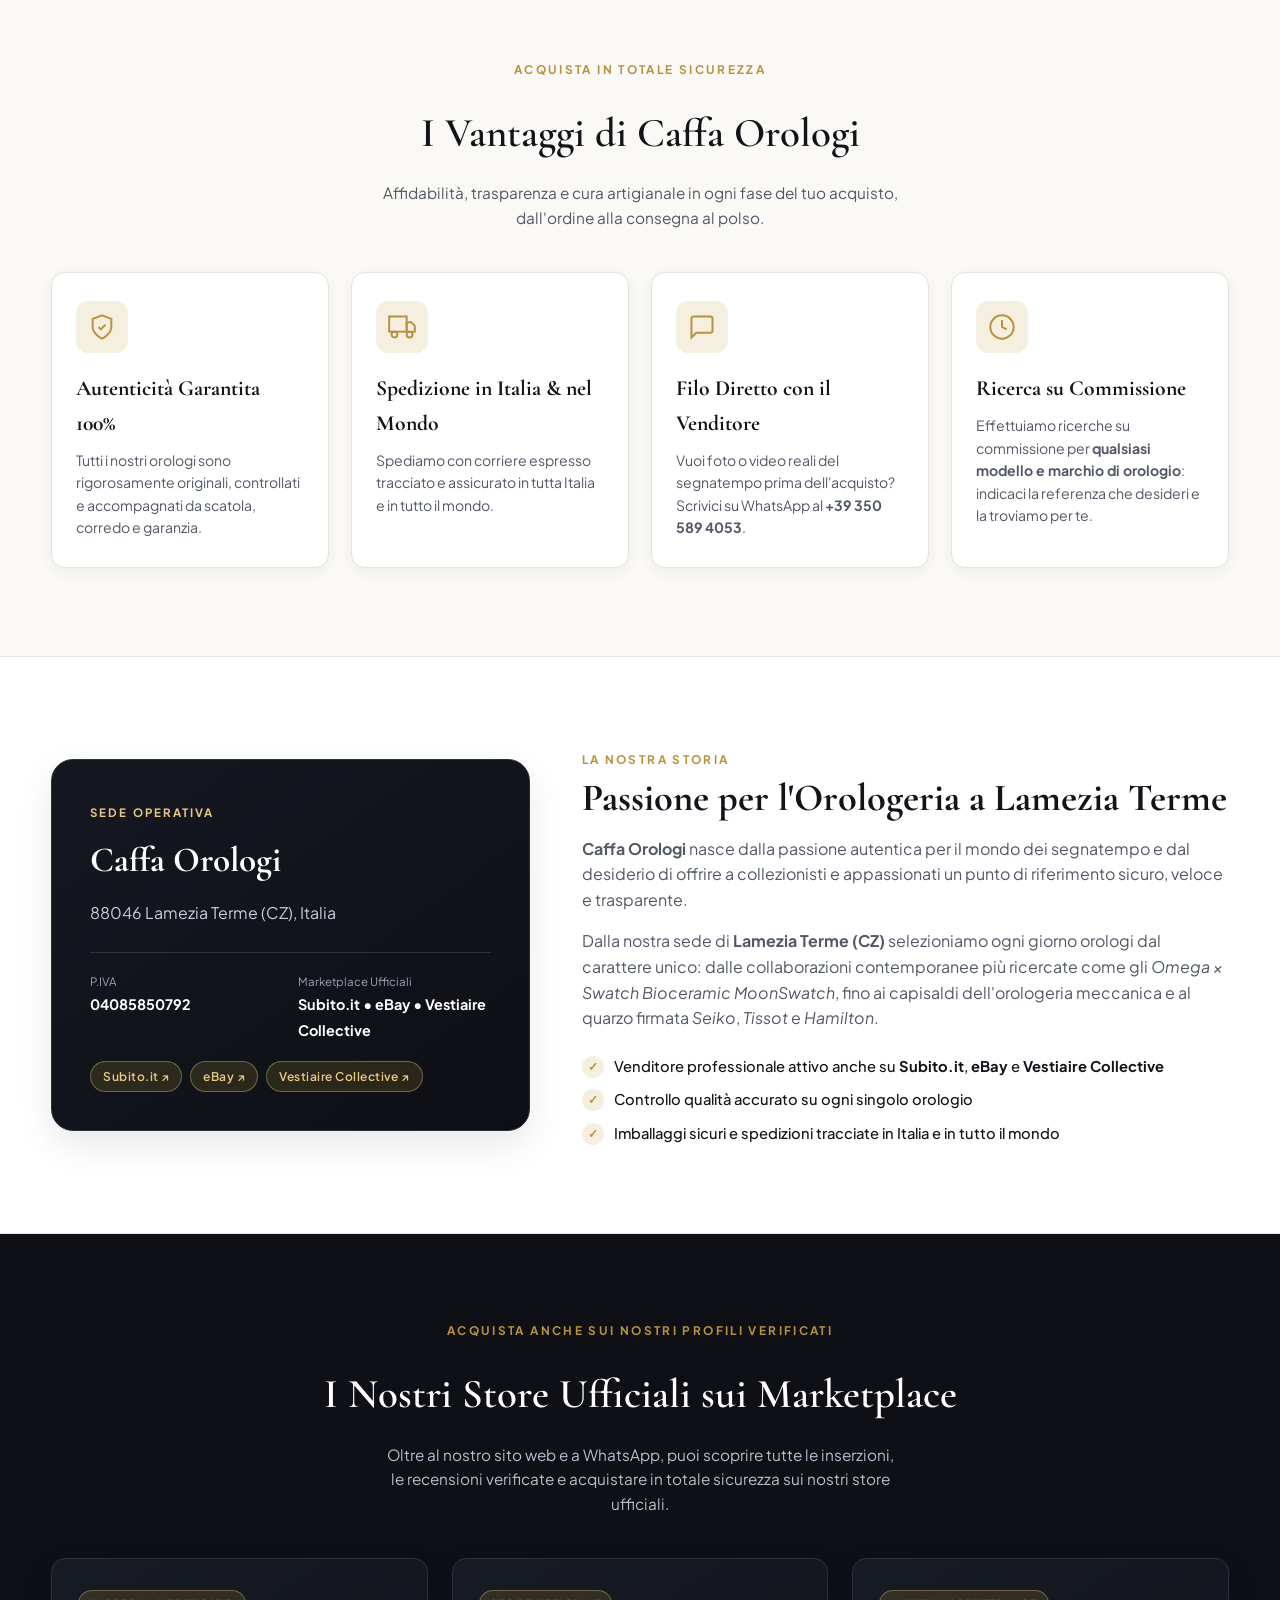
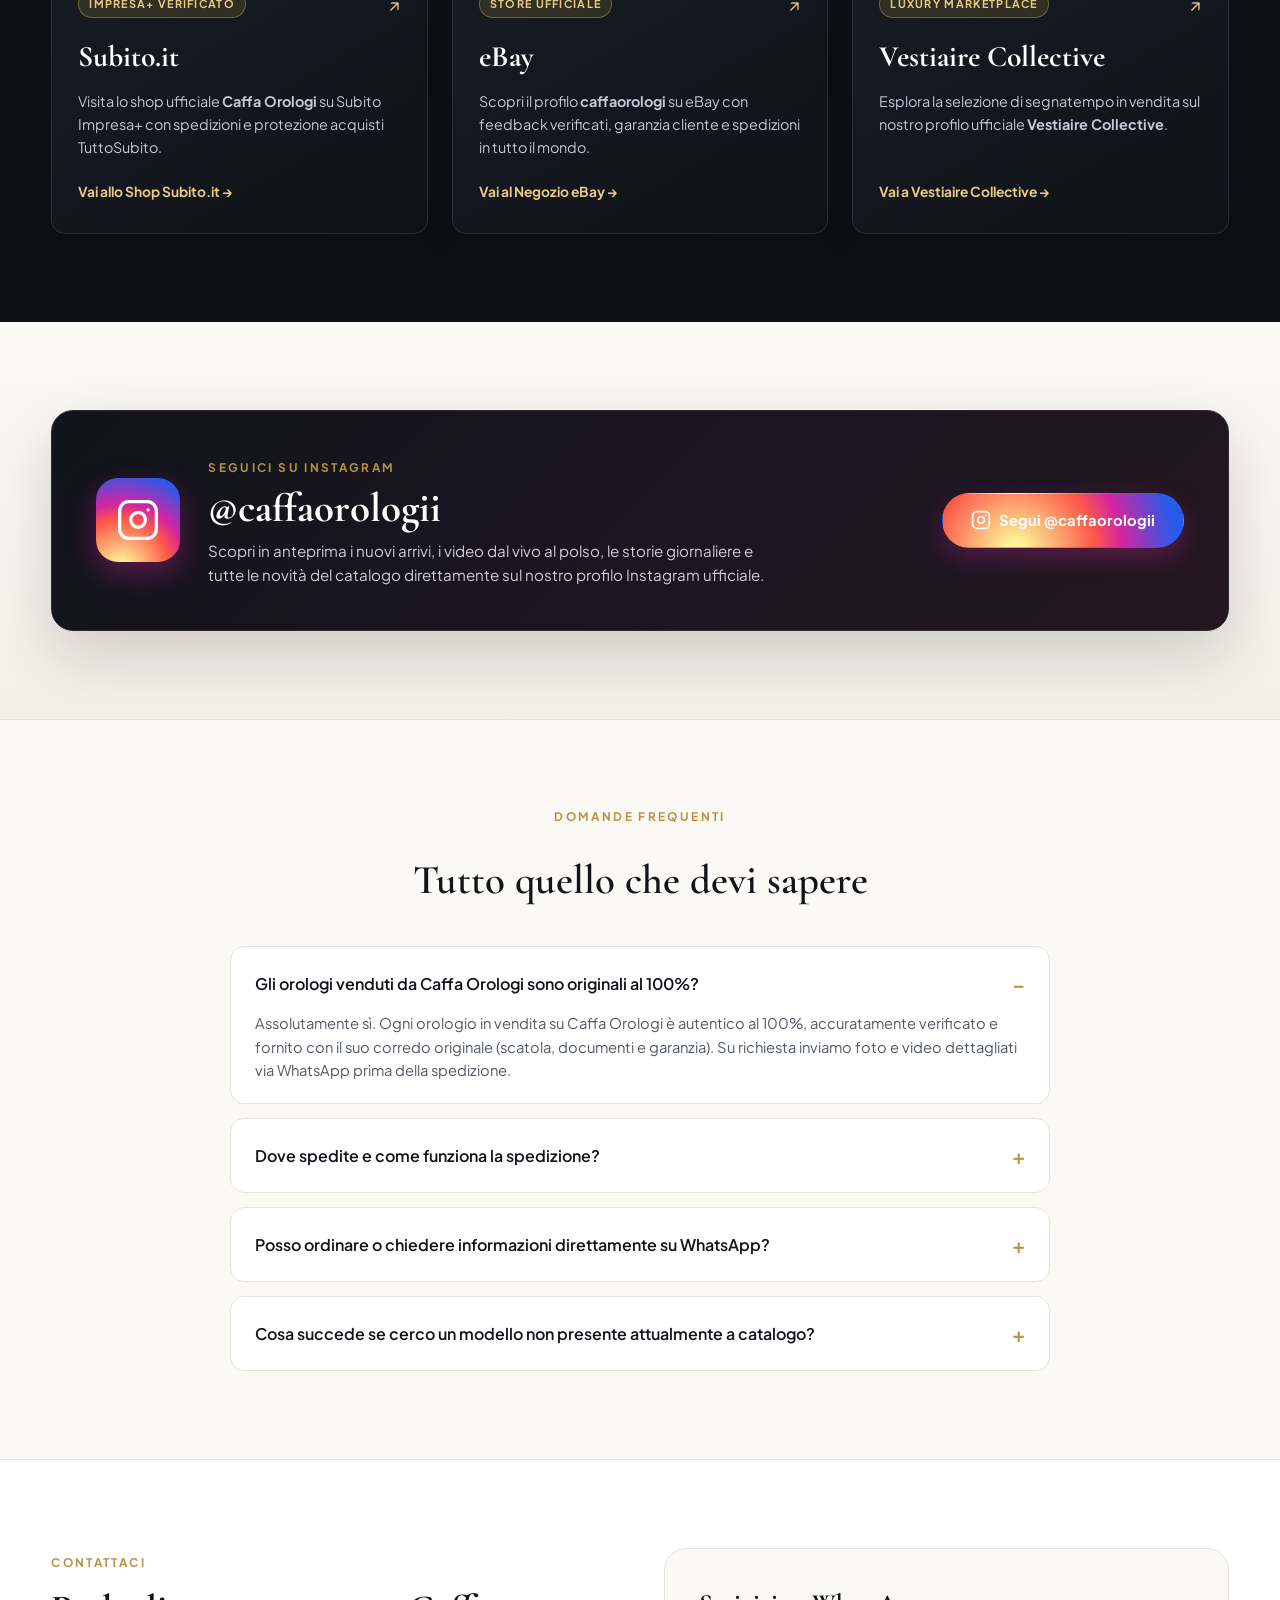
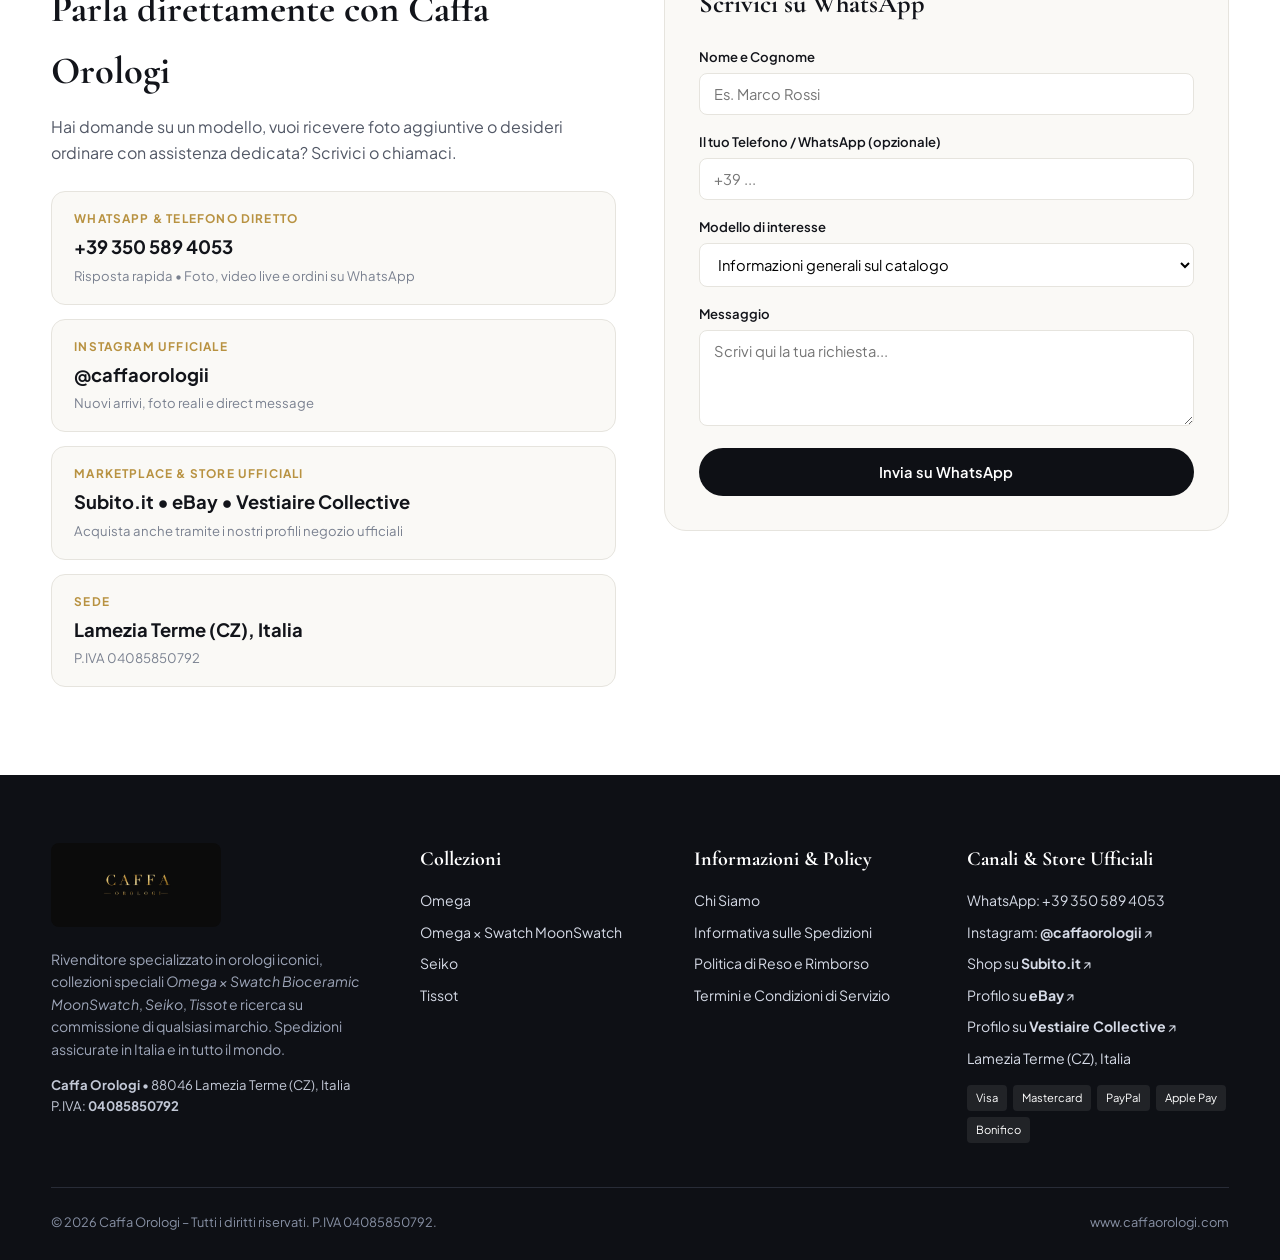
==== commit b284c6fc: "Aggiornamento sito Caffa Orologi: Offerta Omega Speedmaster 38 e layout mobile" ====
--- a/antigravity/index.html
+++ b/antigravity/index.html
@@ -931,6 +931,6 @@
     </div>
   </aside>
 
-  <script src="script.js?v=14"></script>
+  <script src="script.js?v=15"></script>
 </body>
 </html>
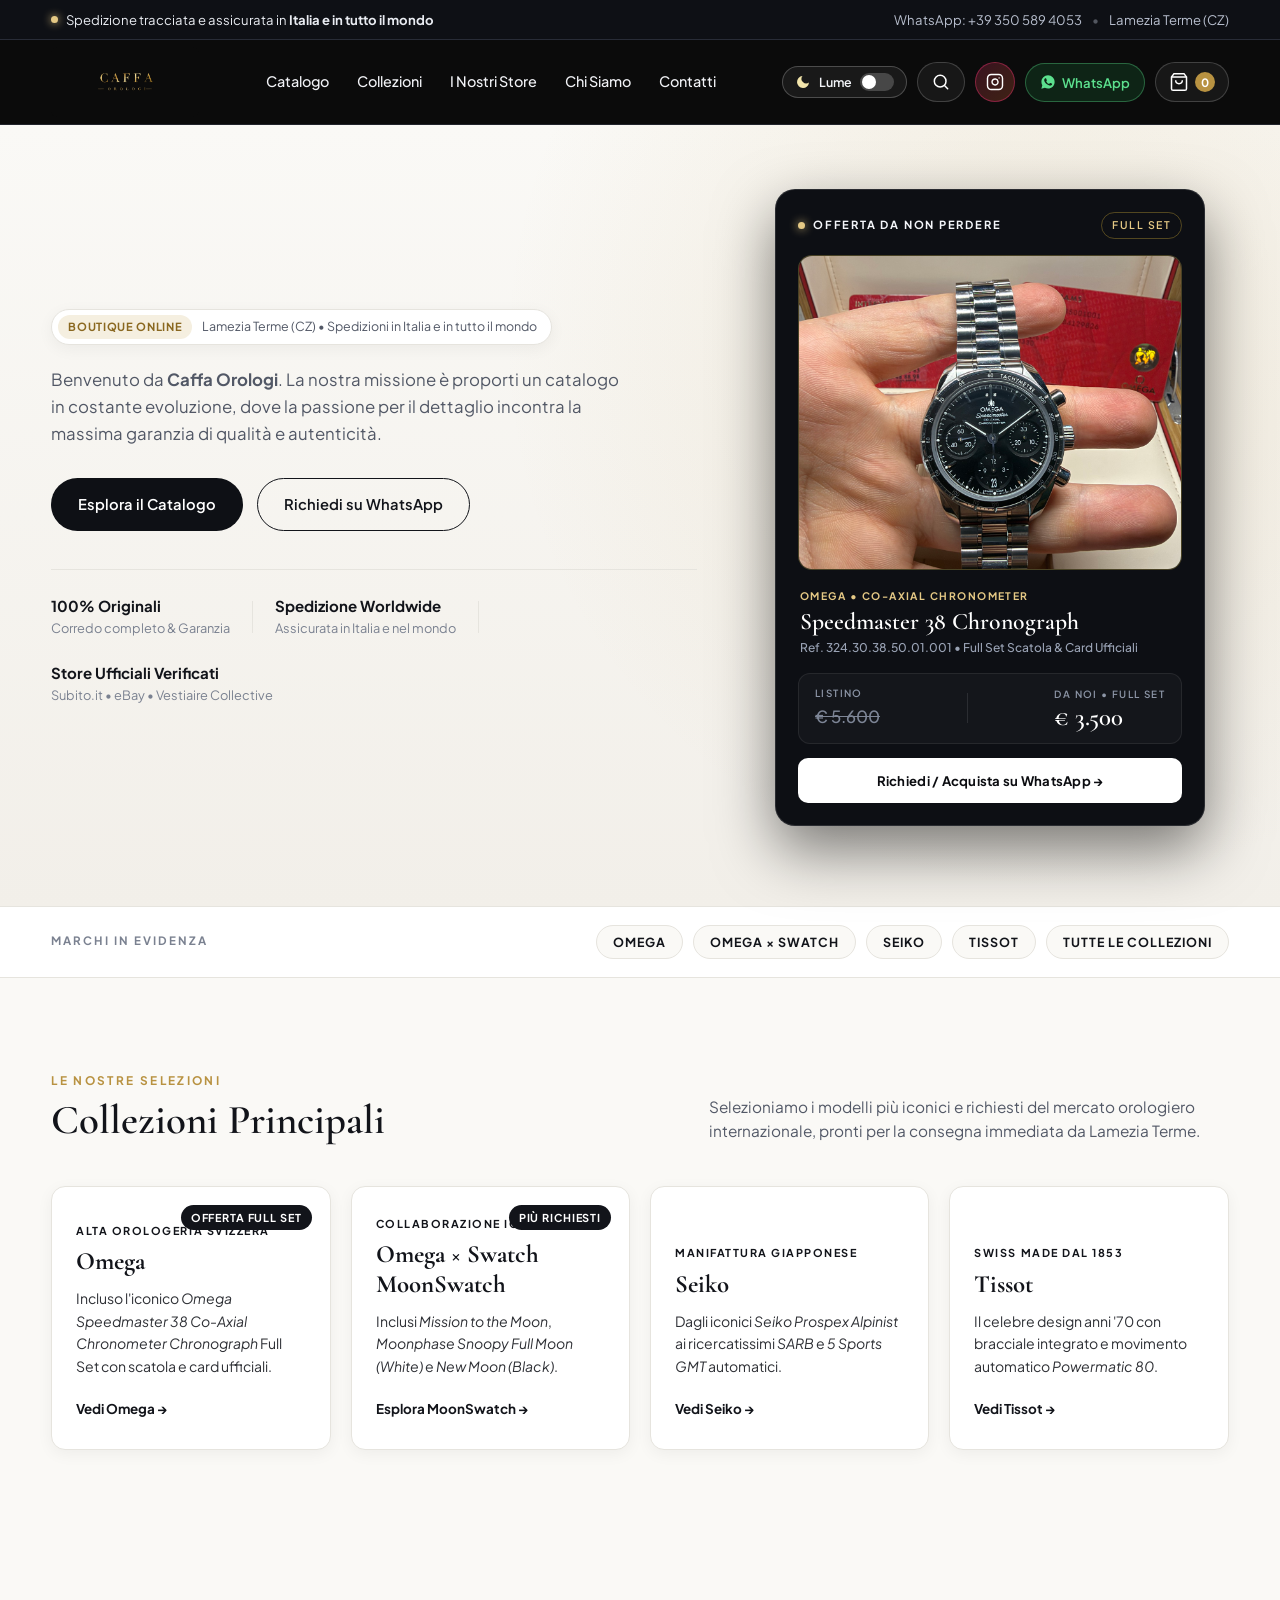
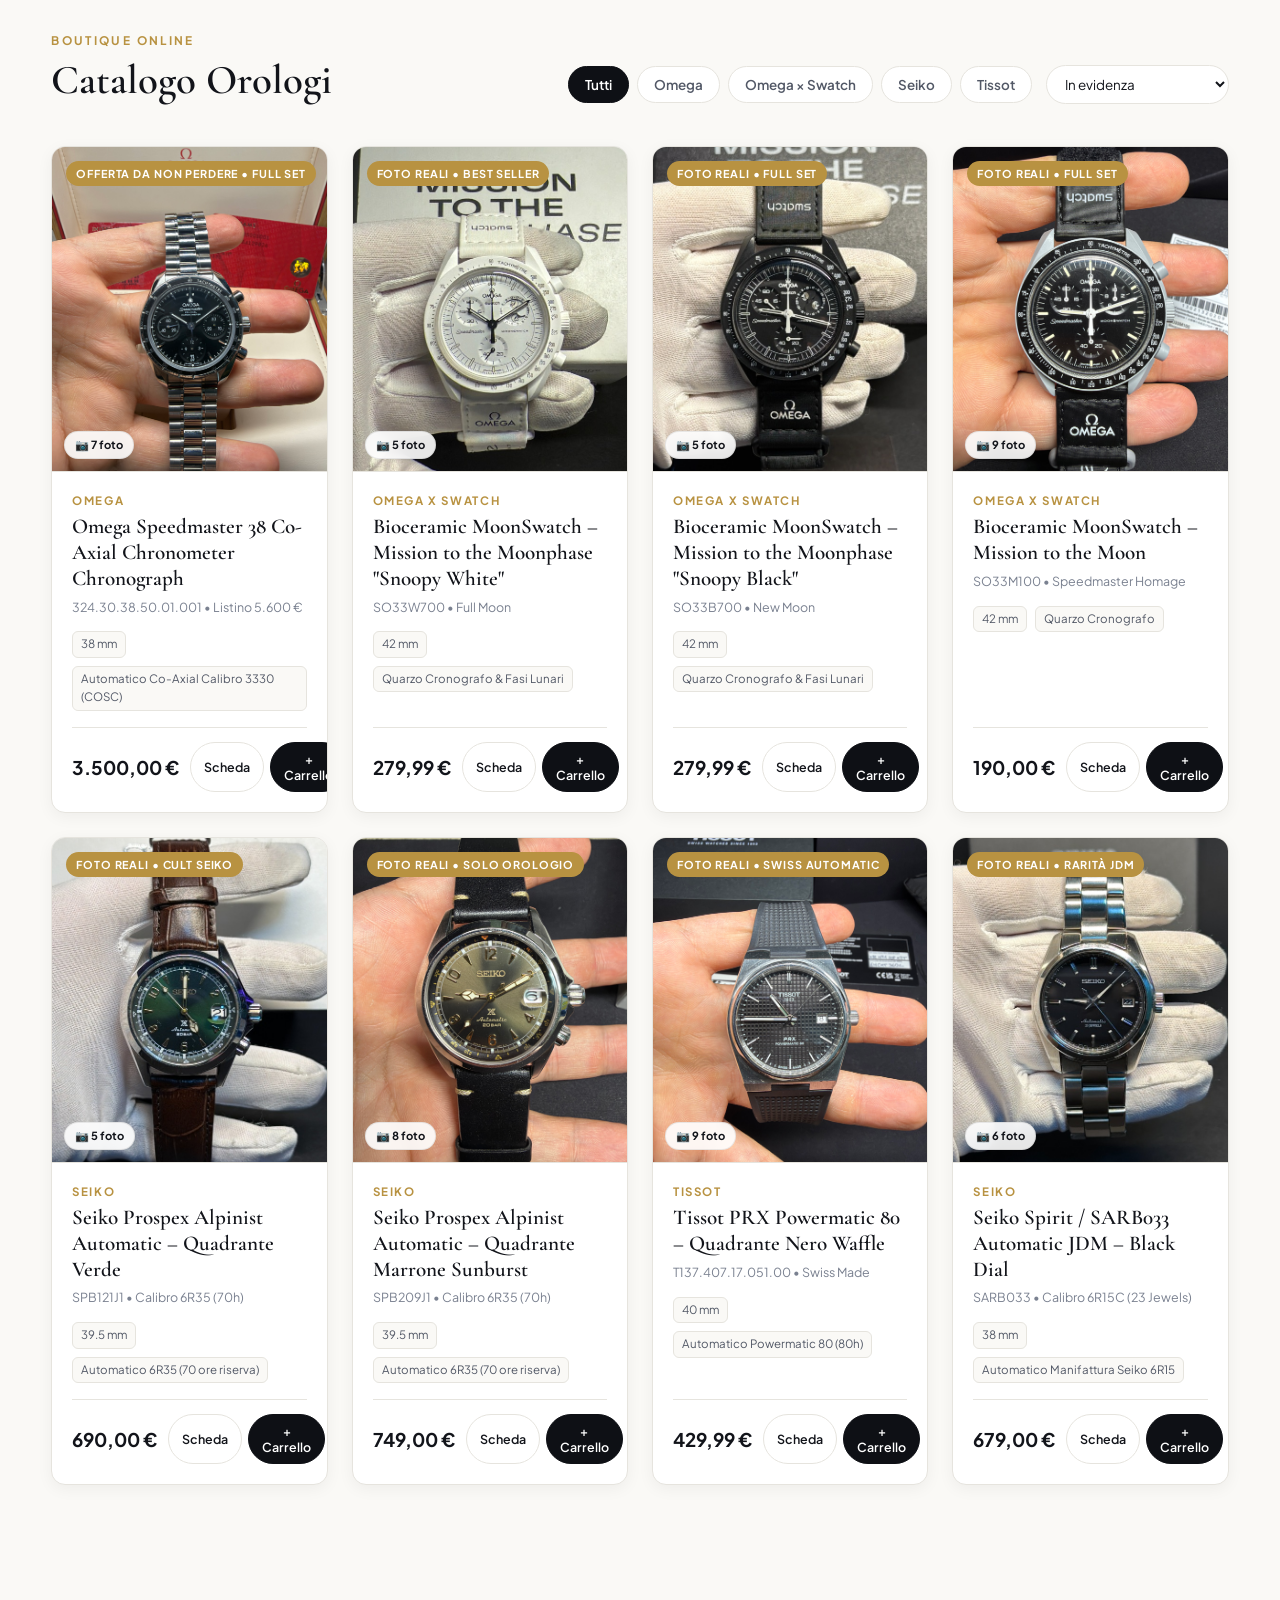
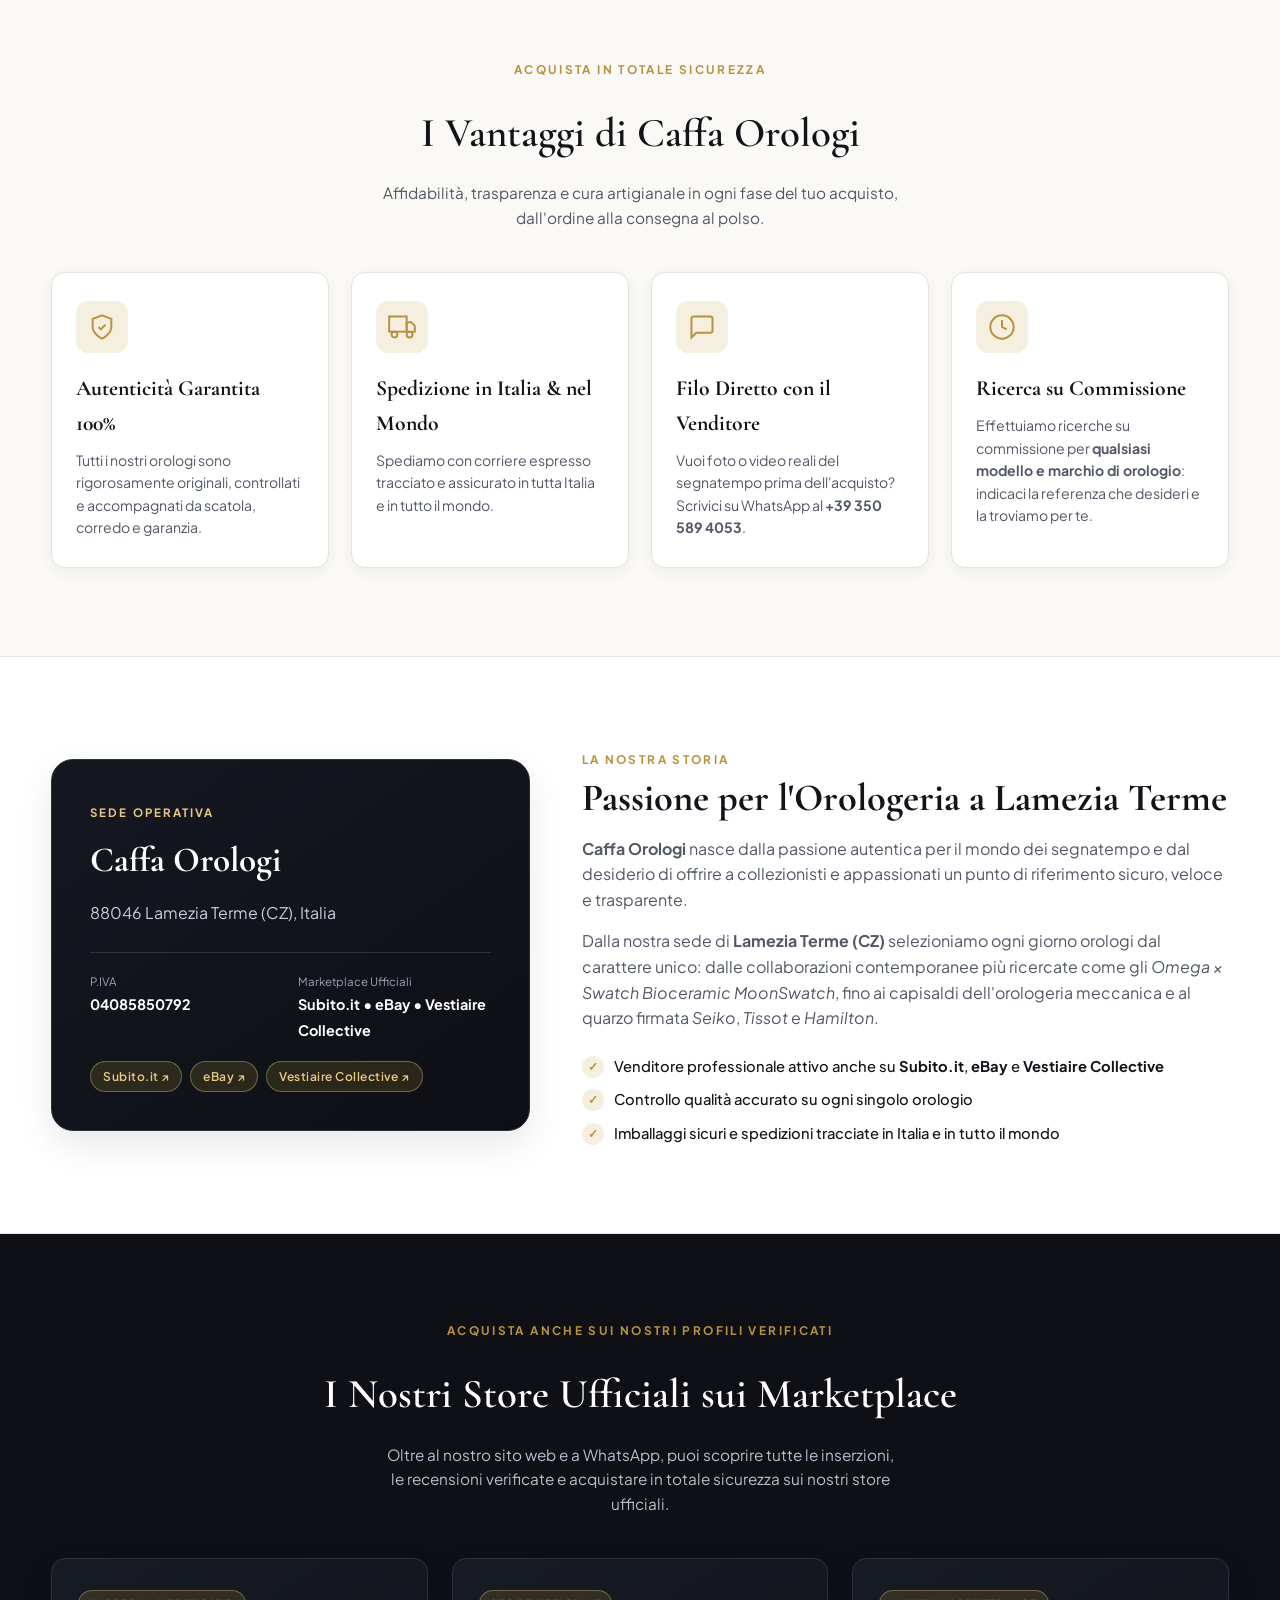
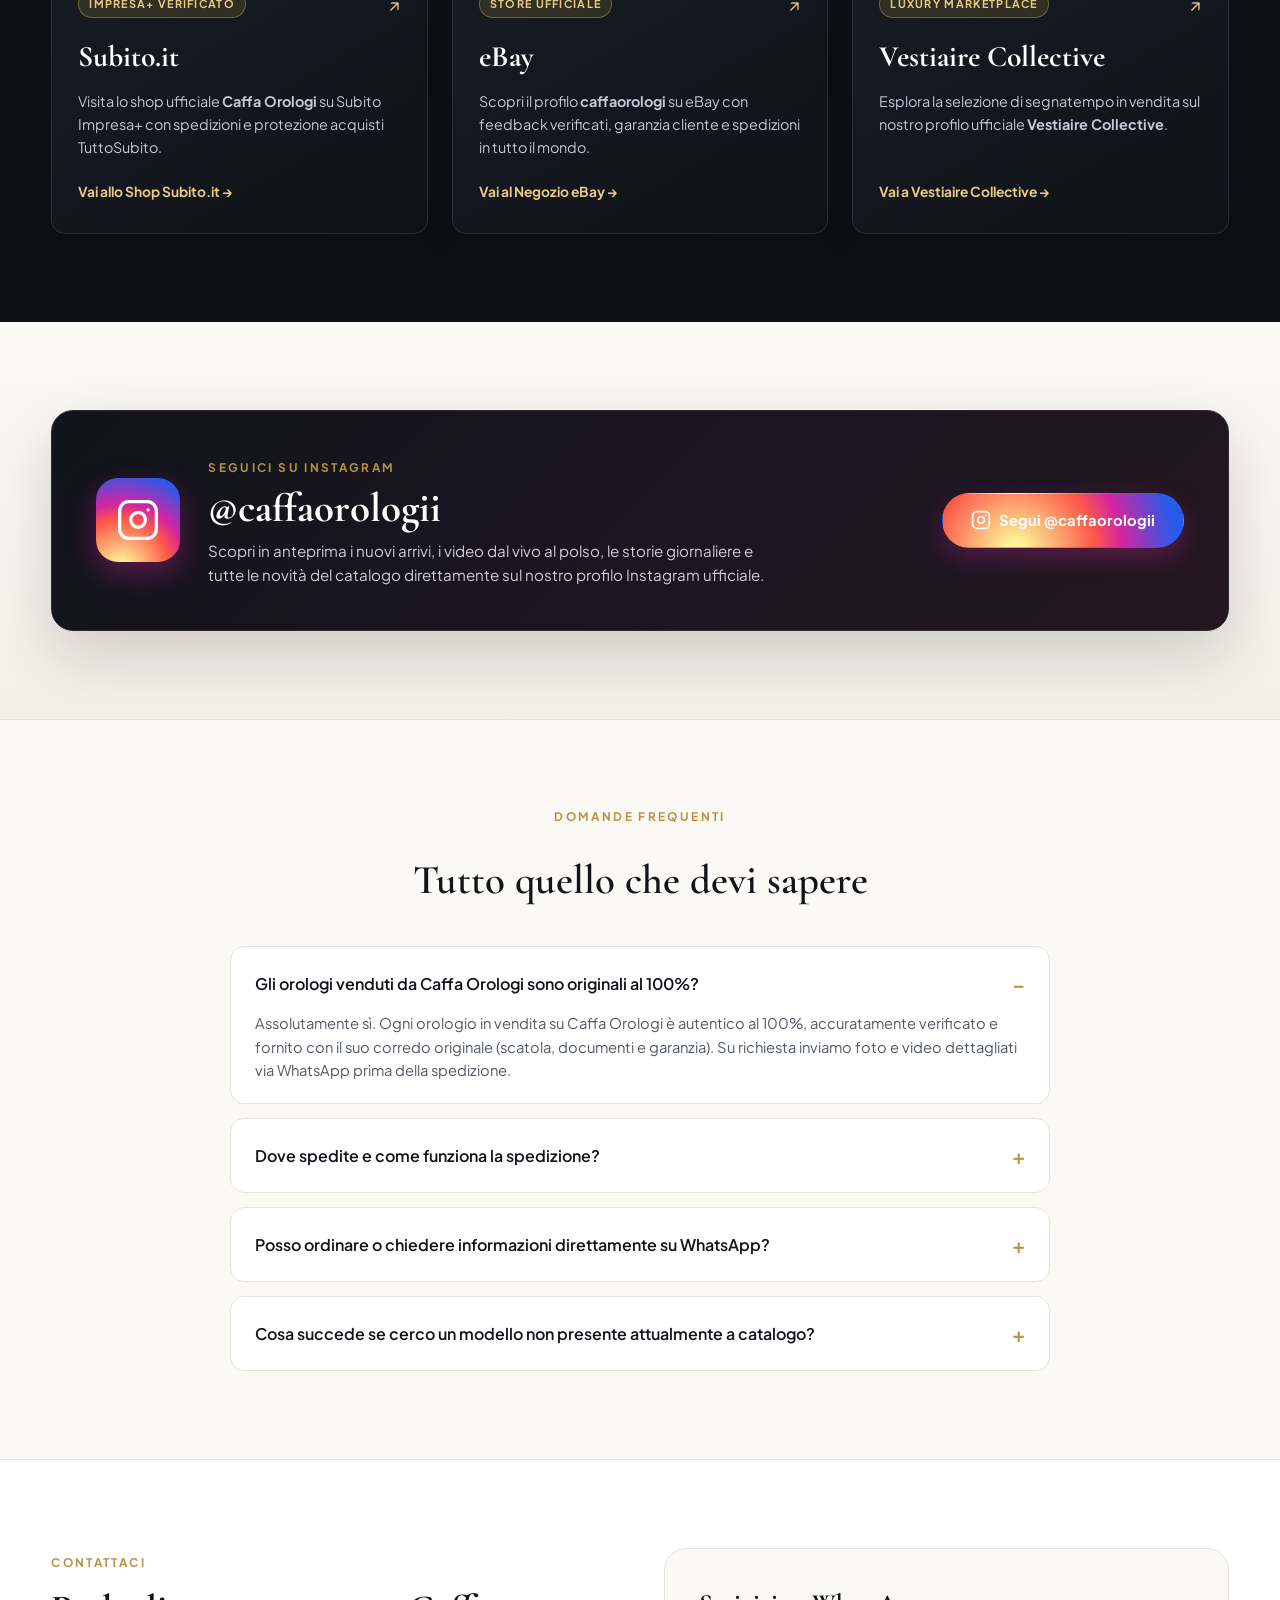
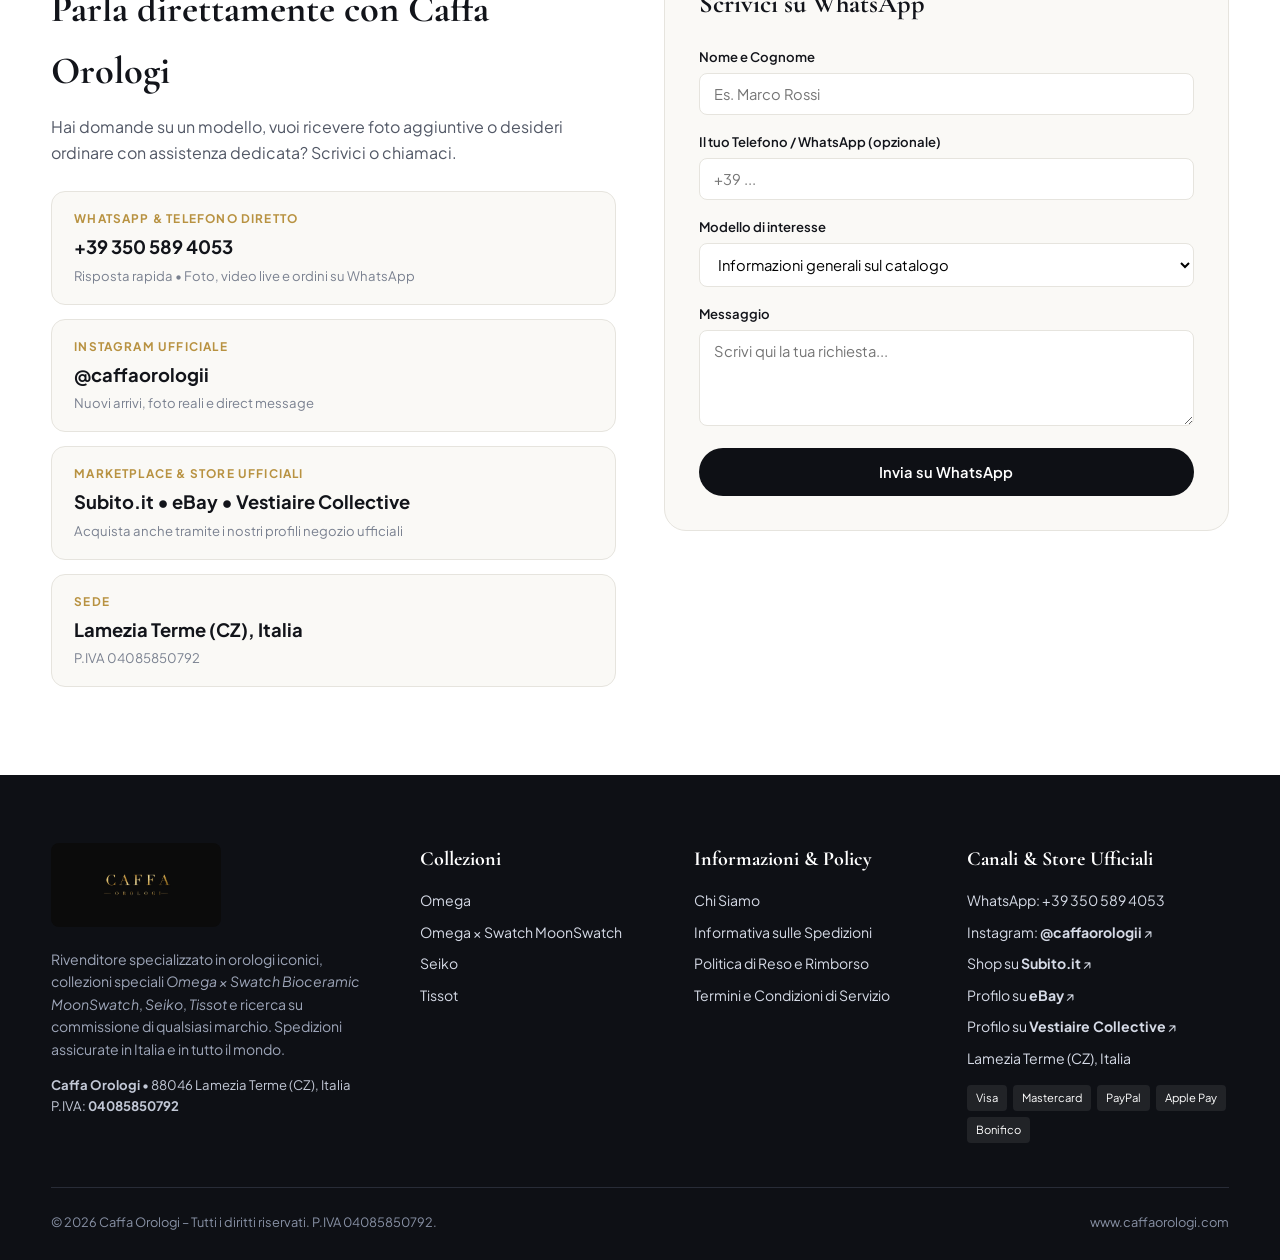
==== commit 698ee16e: "Aggiornamento sito Caffa Orologi: Offerta Omega Speedmaster 38 e layout mobile" ====
--- a/antigravity/index.html
+++ b/antigravity/index.html
@@ -931,6 +931,6 @@
     </div>
   </aside>
 
-  <script src="script.js?v=15"></script>
+  <script src="script.js?v=16"></script>
 </body>
 </html>
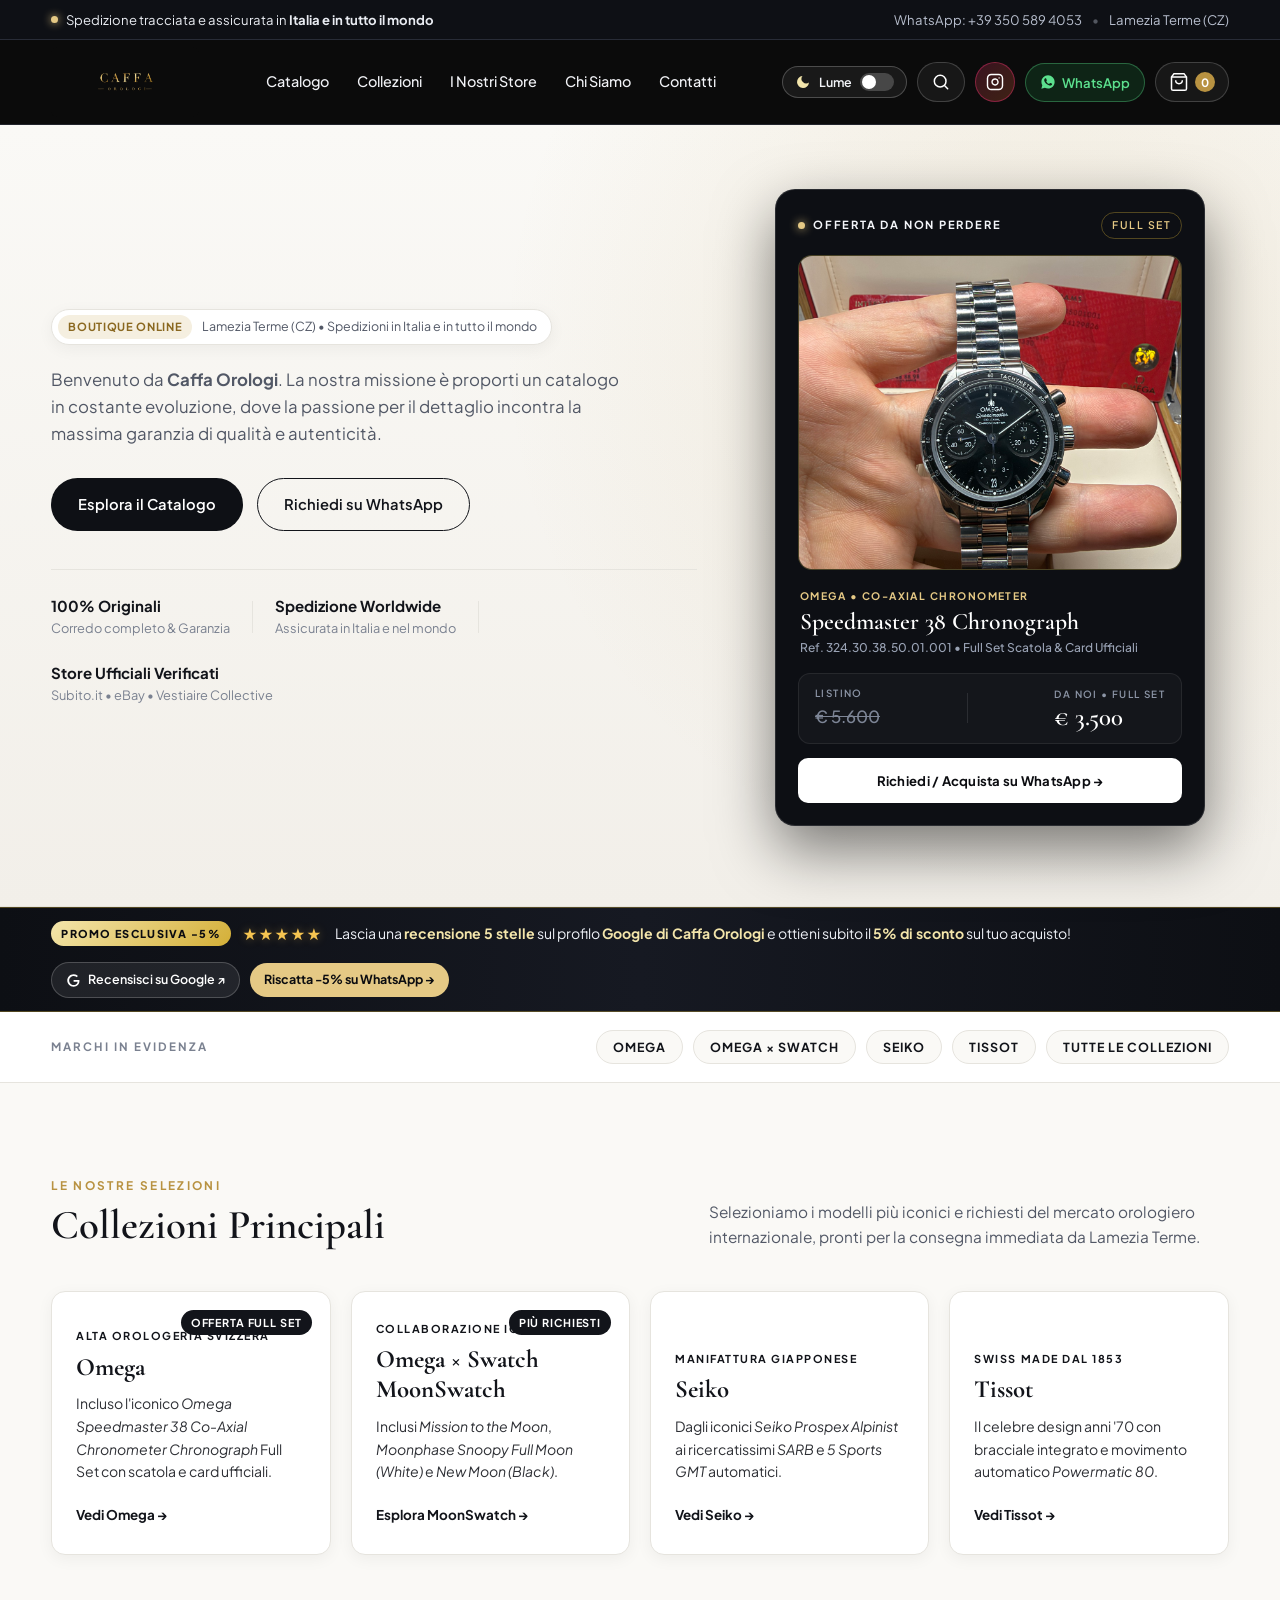
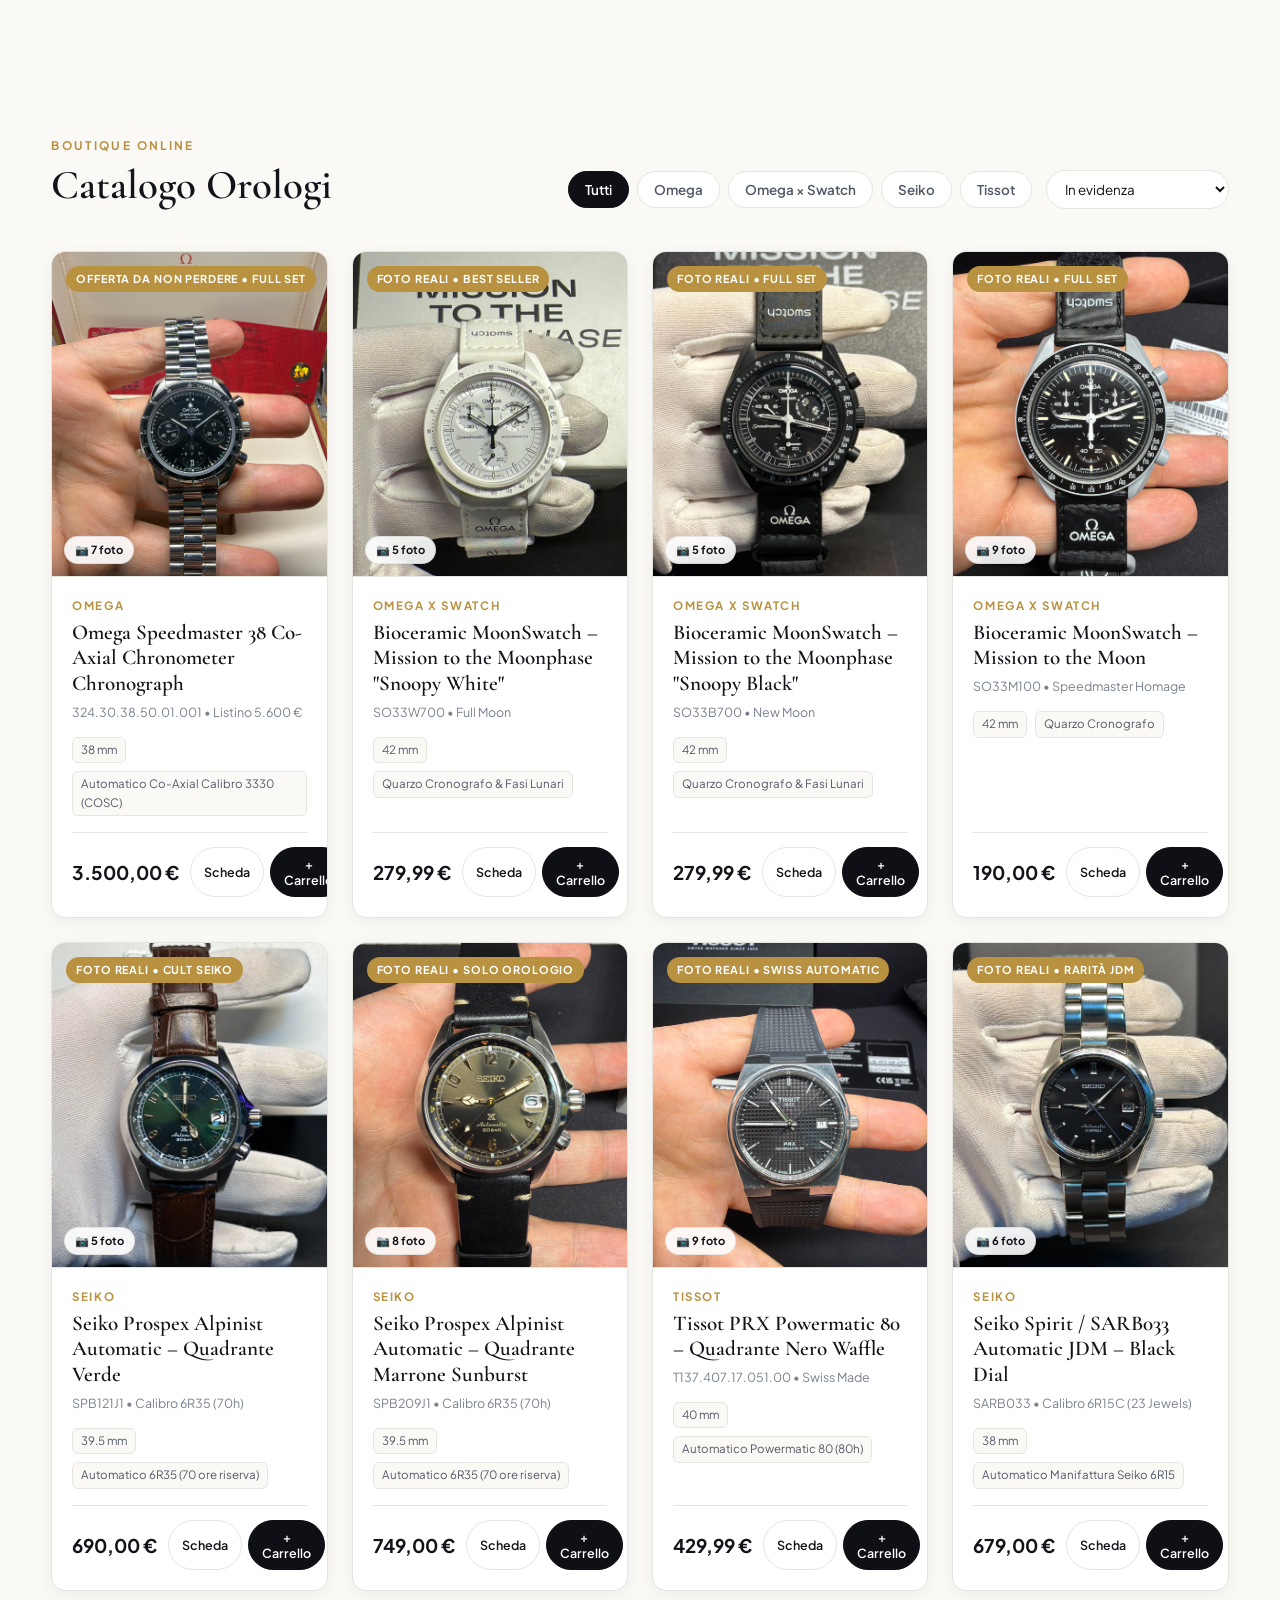
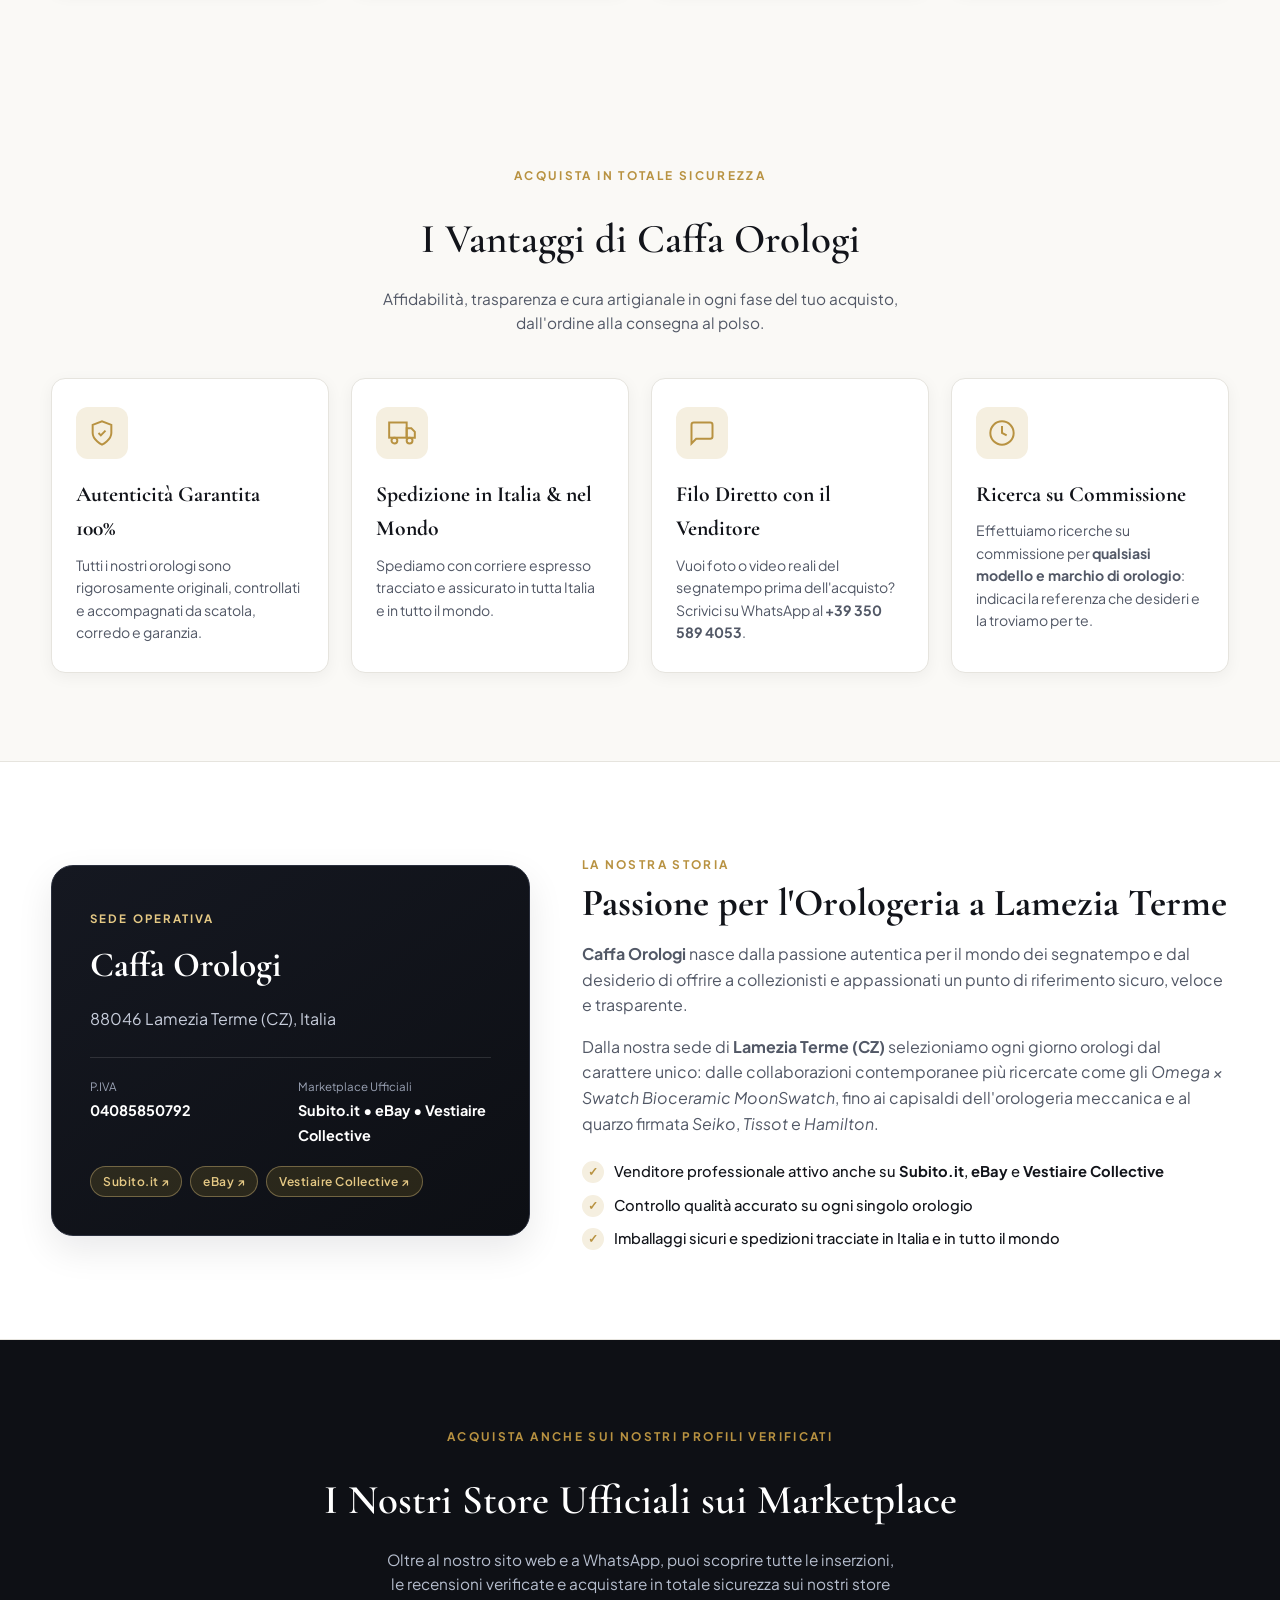
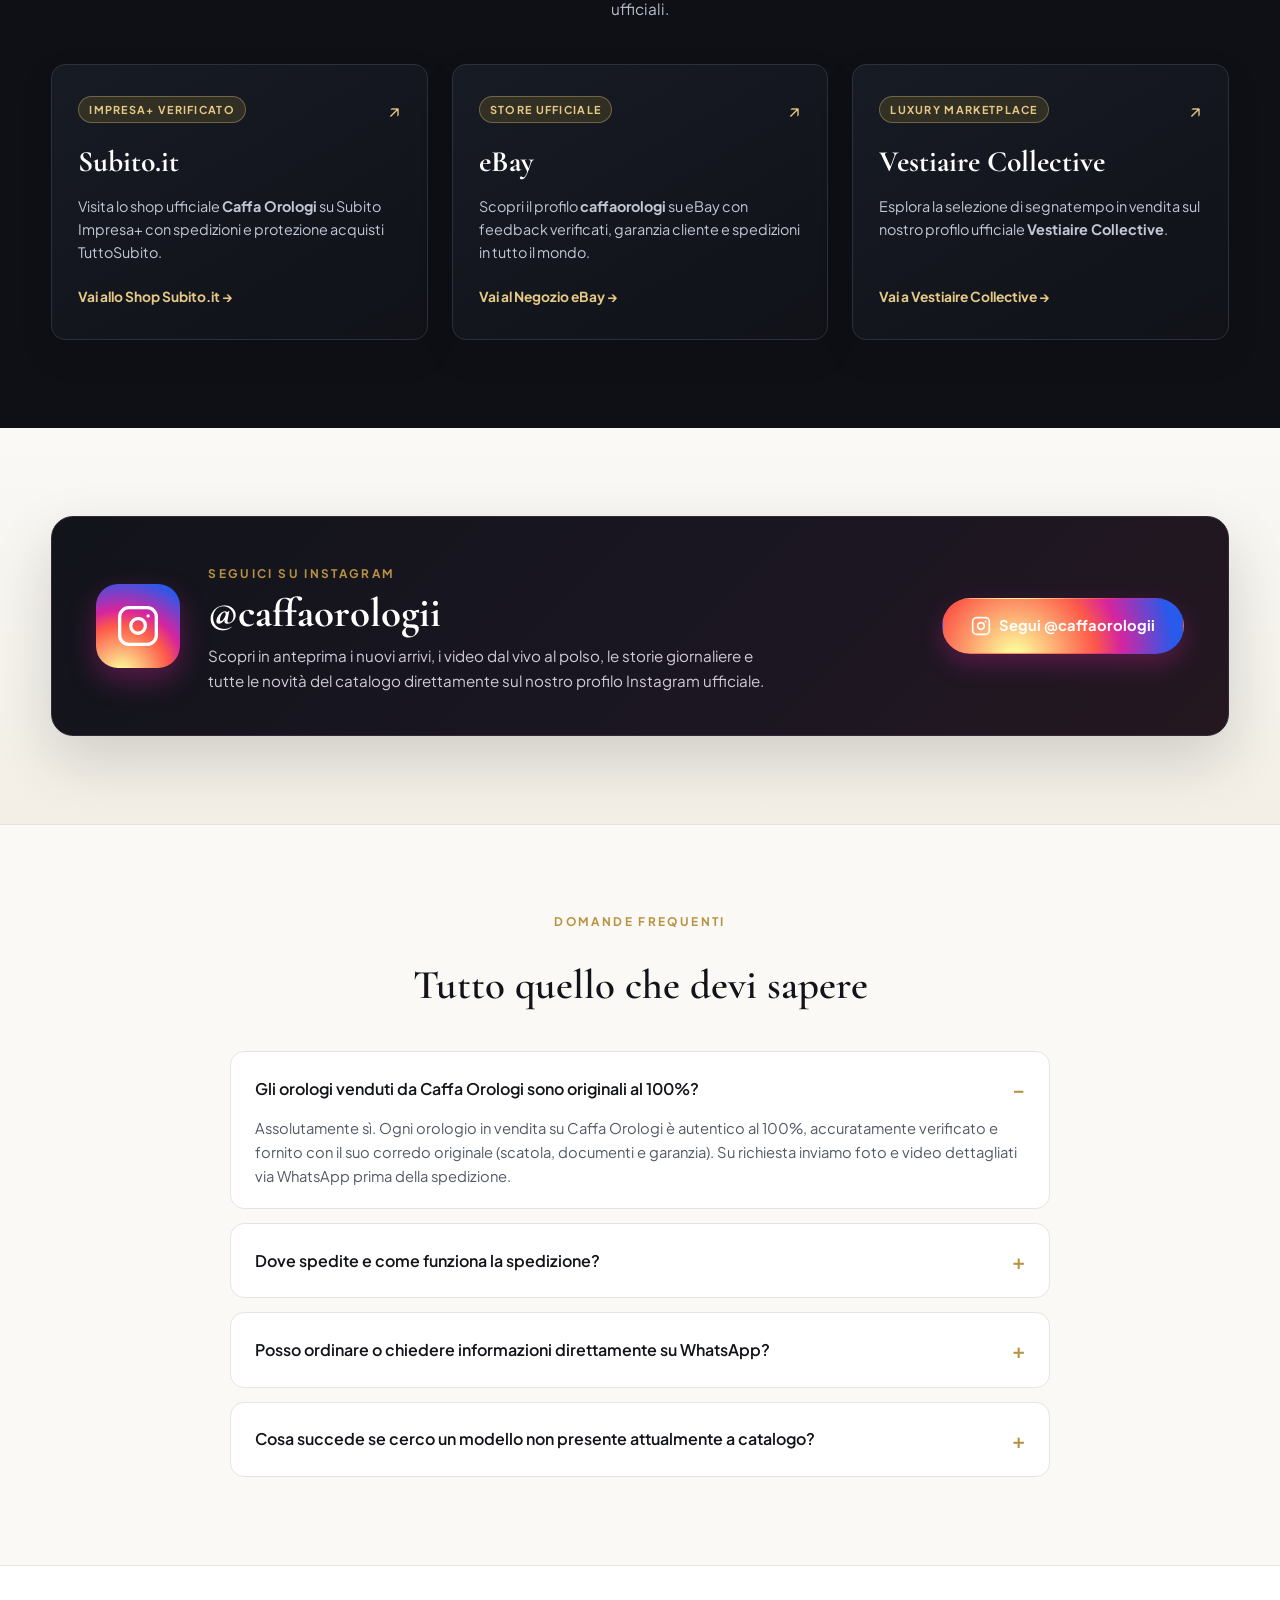
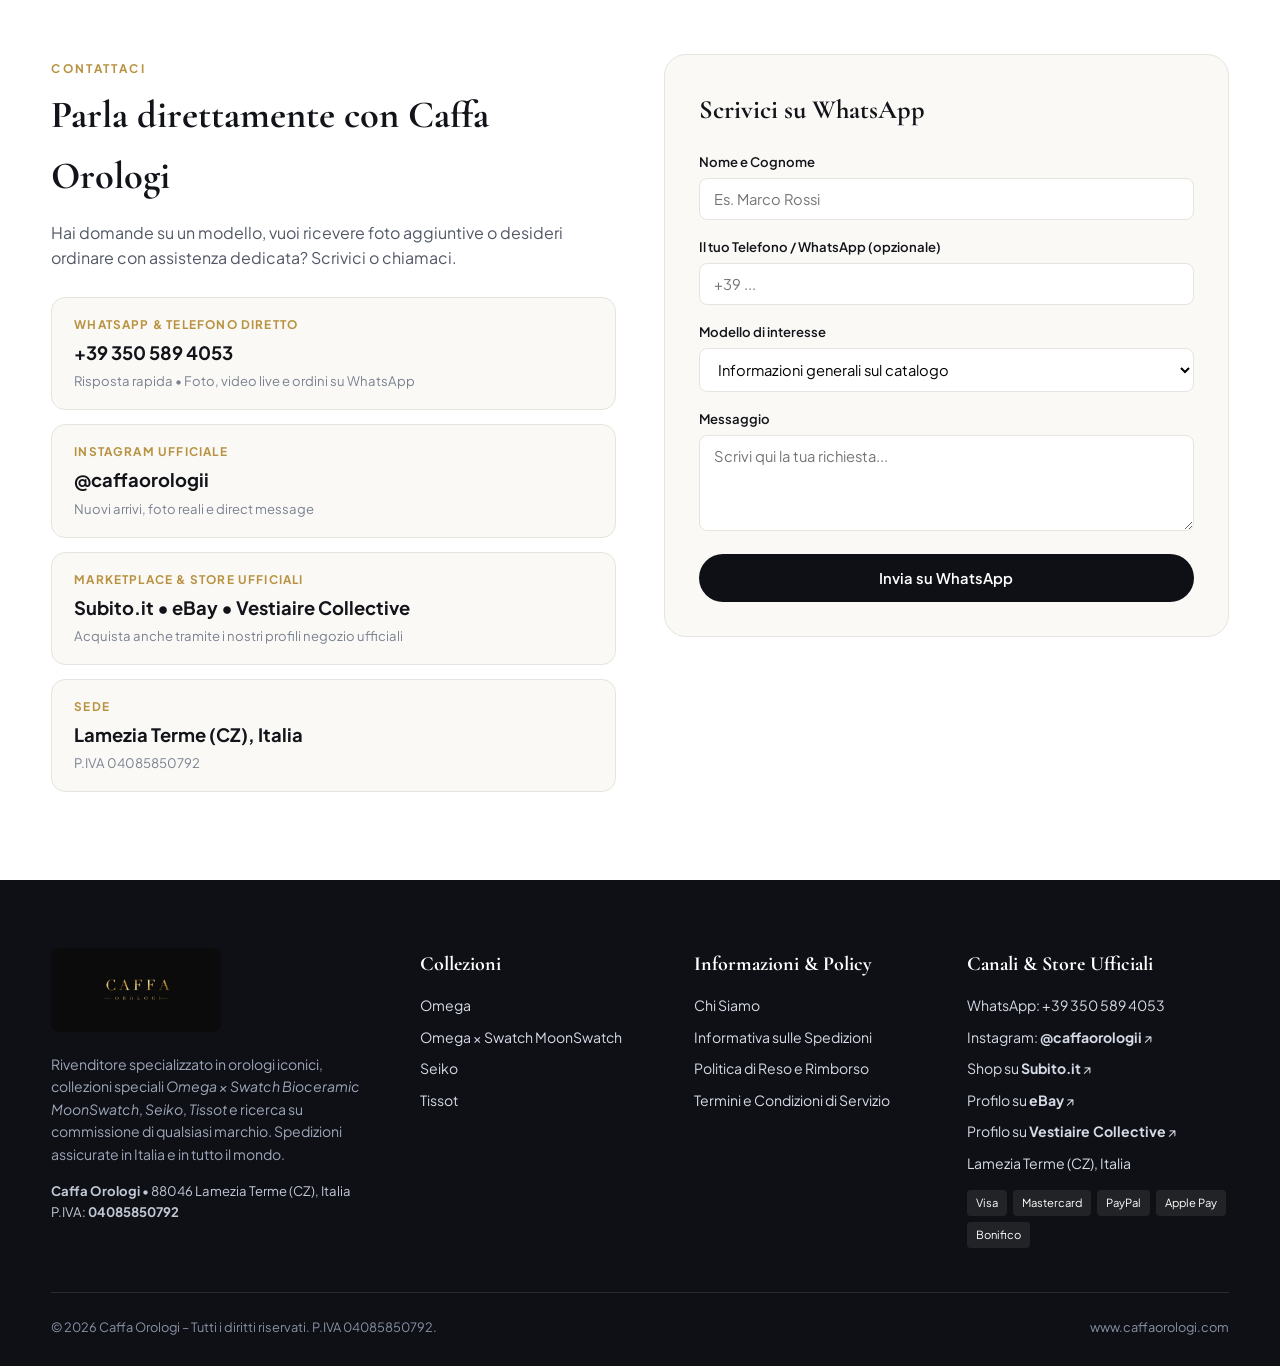
==== commit f12a9ae6: "Aggiornamento sito Caffa Orologi: Offerta Omega Speedmaster 38 e layout mobile" ====
--- a/antigravity/index.html
+++ b/antigravity/index.html
@@ -30,7 +30,7 @@
   <link href="https://fonts.googleapis.com/css2?family=Cormorant+Garamond:ital,wght@0,500;0,600;0,700;1,400&family=Plus+Jakarta+Sans:wght@300;400;500;600;700&display=swap" rel="stylesheet">
   <link rel="icon" type="image/jpeg" href="antigravity/caffa_orologi_instagram_profile.jpg" />
   <link rel="apple-touch-icon" href="antigravity/caffa_orologi_instagram_profile.jpg" />
-  <link rel="stylesheet" href="styles.css?v=9" />
+  <link rel="stylesheet" href="styles.css?v=17" />
 
   <!-- Schema.org JSON-LD Structured Data (Store + Product Catalog + FAQPage) -->
   <script type="application/ld+json">
@@ -433,6 +433,40 @@
     </div>
   </section>
 
+  <!-- Google 5-Star Review Promo Strip (-5% Sconto) -->
+  <section class="google-review-promo-strip" aria-label="Promozione Recensione Google 5 Stelle">
+    <div class="container google-review-promo-inner">
+      <div class="google-promo-left">
+        <span class="google-promo-badge">PROMO ESCLUSIVA -5%</span>
+        <div class="google-promo-stars" aria-label="5 stelle Google">★★★★★</div>
+        <p class="google-promo-text">
+          Lascia una <strong>recensione 5 stelle</strong> sul profilo <strong>Google di Caffa Orologi</strong> e ottieni subito il <strong>5% di sconto</strong> sul tuo acquisto!
+        </p>
+      </div>
+      <div class="google-promo-actions">
+        <a
+          href="https://www.google.com/search?q=Caffa+Orologi+Lamezia+Terme"
+          target="_blank"
+          rel="noopener"
+          class="google-promo-btn-review"
+        >
+          <svg width="15" height="15" viewBox="0 0 24 24" fill="currentColor" aria-hidden="true">
+            <path d="M21.35 11.1h-9.17v2.73h6.51c-.33 3.81-3.5 5.44-6.5 5.44C8.36 19.27 5 15.65 5 12c0-3.65 3.36-7.27 7.2-7.27 3.09 0 4.9 1.97 4.9 1.97L19 4.72S16.56 2 12.1 2C6.42 2 2.03 6.8 2.03 12c0 5.05 4.13 10 10.22 10 5.35 0 9.25-3.67 9.25-9.09 0-1.15-.15-1.81-.15-1.81Z"/>
+          </svg>
+          Recensisci su Google ↗
+        </a>
+        <a
+          href="https://wa.me/393505894053?text=Ciao%20Caffa%20Orologi!%20Ho%20lasciato%20una%20recensione%205%20stelle%20su%20Google%20e%20vorrei%20riscattare%20lo%20sconto%20del%205%25."
+          target="_blank"
+          rel="noopener"
+          class="google-promo-btn-claim"
+        >
+          Riscatta -5% su WhatsApp →
+        </a>
+      </div>
+    </div>
+  </section>
+
   <!-- Brand Marquee / Strip -->
   <section class="brand-strip" aria-label="Marchi trattati">
     <div class="container brand-strip-inner">
--- a/antigravity/styles.css
+++ b/antigravity/styles.css
@@ -585,6 +585,143 @@
   background: var(--gold);
 }
 
+/* Google 5-Star Review Promo Strip (-5%) */
+.google-review-promo-strip {
+  background: linear-gradient(90deg, #0d0f14 0%, #161922 50%, #0d0f14 100%);
+  border-top: 1px solid rgba(212, 175, 55, 0.35);
+  border-bottom: 1px solid rgba(212, 175, 55, 0.35);
+  padding: 13px 0;
+  color: #ffffff;
+}
+
+.google-review-promo-inner {
+  display: flex;
+  align-items: center;
+  justify-content: space-between;
+  gap: 16px;
+  flex-wrap: wrap;
+}
+
+.google-promo-left {
+  display: flex;
+  align-items: center;
+  gap: 12px;
+  flex-wrap: wrap;
+}
+
+.google-promo-badge {
+  background: linear-gradient(135deg, #f3e5ab 0%, #d4af37 100%);
+  color: #0b0c10;
+  font-size: 0.68rem;
+  font-weight: 800;
+  letter-spacing: 0.12em;
+  padding: 4px 10px;
+  border-radius: 999px;
+  white-space: nowrap;
+}
+
+.google-promo-stars {
+  color: #f5c451;
+  font-size: 0.98rem;
+  letter-spacing: 2px;
+  line-height: 1;
+  text-shadow: 0 0 10px rgba(245, 196, 81, 0.35);
+}
+
+.google-promo-text {
+  margin: 0;
+  font-size: 0.88rem;
+  color: #eef1f7;
+  line-height: 1.4;
+}
+
+.google-promo-text strong {
+  color: #f3e5ab;
+  font-weight: 700;
+}
+
+.google-promo-actions {
+  display: flex;
+  align-items: center;
+  gap: 10px;
+  flex-wrap: wrap;
+}
+
+.google-promo-btn-review {
+  display: inline-flex;
+  align-items: center;
+  gap: 7px;
+  background: rgba(255, 255, 255, 0.08);
+  color: #ffffff;
+  border: 1px solid rgba(255, 255, 255, 0.2);
+  padding: 7px 14px;
+  border-radius: 999px;
+  font-size: 0.78rem;
+  font-weight: 600;
+  white-space: nowrap;
+  transition: all 0.2s ease;
+}
+
+.google-promo-btn-review:hover {
+  background: #ffffff;
+  color: #0d0f14;
+  border-color: #ffffff;
+}
+
+.google-promo-btn-claim {
+  display: inline-flex;
+  align-items: center;
+  background: var(--gold-light);
+  color: #0b0c10;
+  padding: 7px 14px;
+  border-radius: 999px;
+  font-size: 0.78rem;
+  font-weight: 700;
+  white-space: nowrap;
+  transition: all 0.2s ease;
+}
+
+.google-promo-btn-claim:hover {
+  background: #ffffff;
+  color: #0b0c10;
+}
+
+@media (max-width: 768px) {
+  .google-review-promo-strip {
+    padding: 12px 0;
+  }
+
+  .google-review-promo-inner {
+    flex-direction: column;
+    align-items: flex-start;
+    gap: 10px;
+  }
+
+  .google-promo-left {
+    gap: 8px;
+  }
+
+  .google-promo-text {
+    font-size: 0.82rem;
+    width: 100%;
+  }
+
+  .google-promo-actions {
+    width: 100%;
+    display: grid;
+    grid-template-columns: 1fr 1fr;
+    gap: 8px;
+  }
+
+  .google-promo-btn-review,
+  .google-promo-btn-claim {
+    justify-content: center;
+    text-align: center;
+    padding: 8px 10px;
+    font-size: 0.74rem;
+  }
+}
+
 /* Brand Strip */
 .brand-strip {
   background: #ffffff;
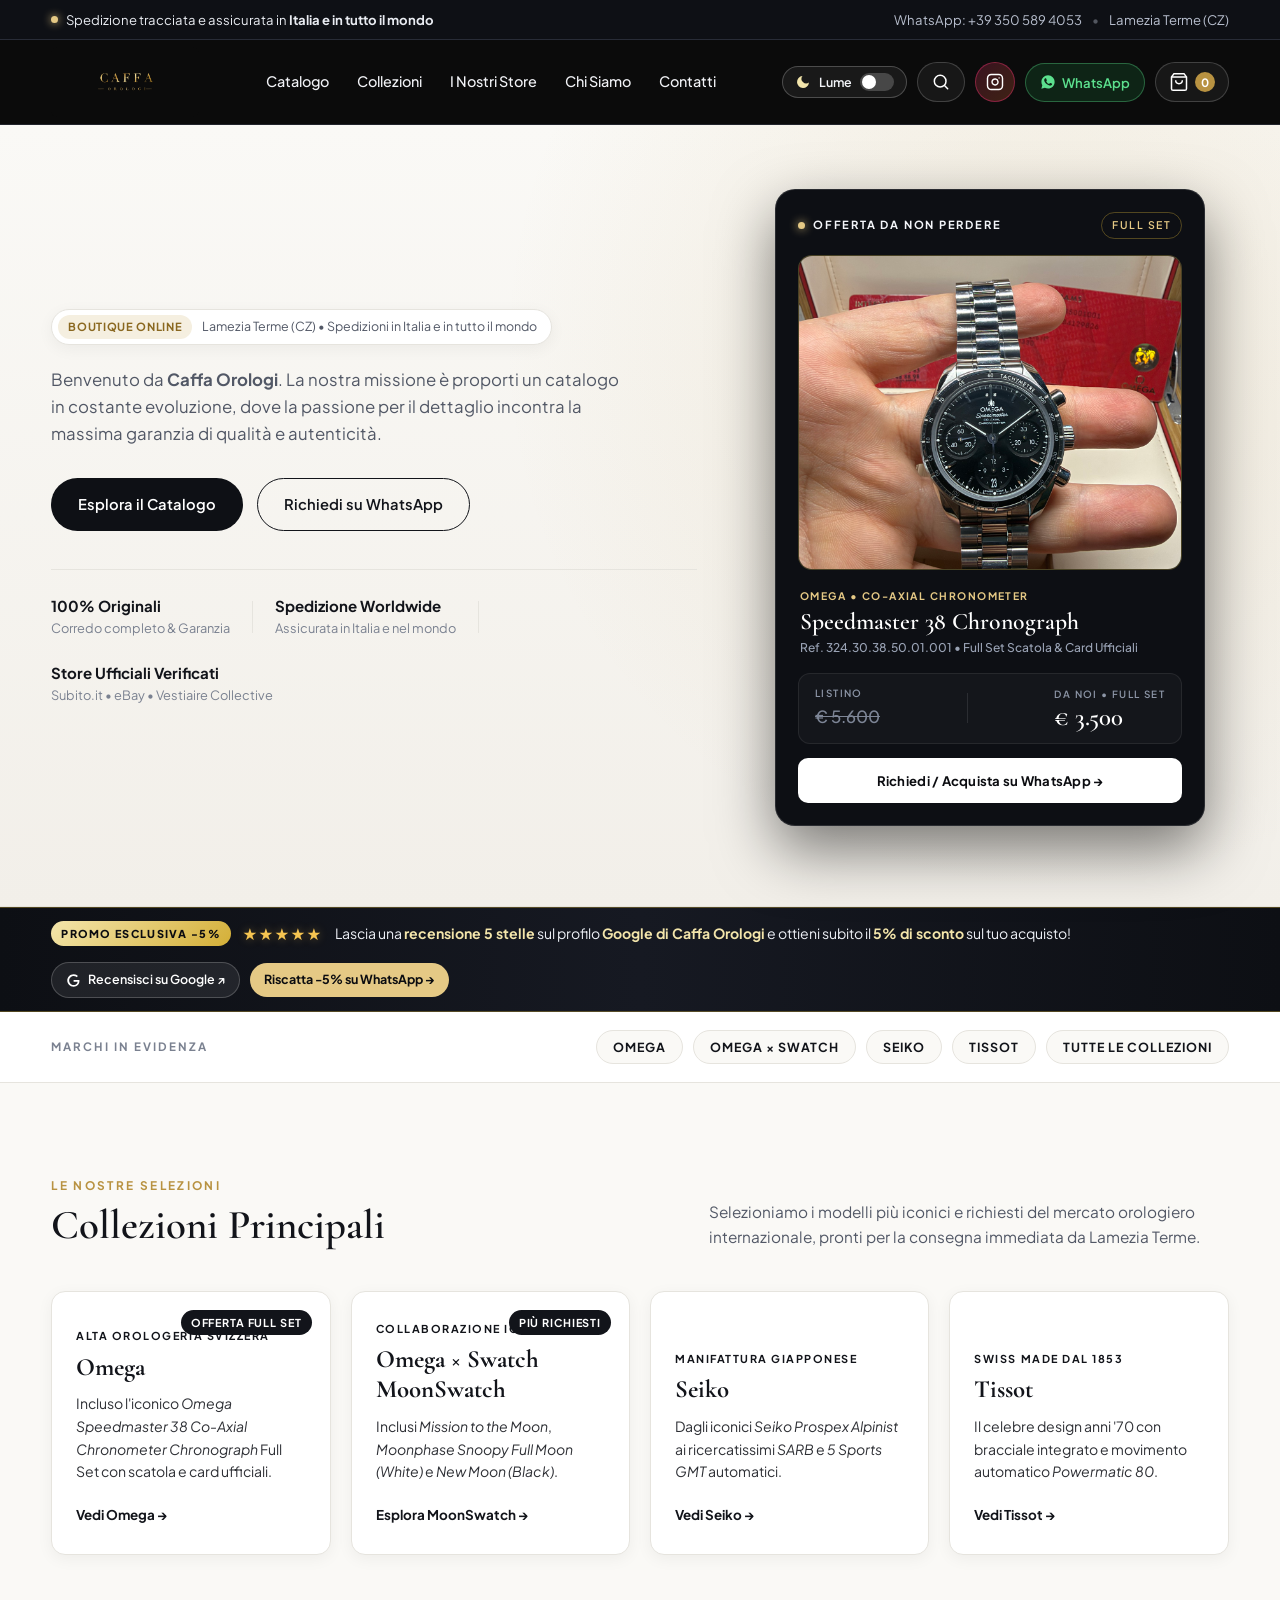
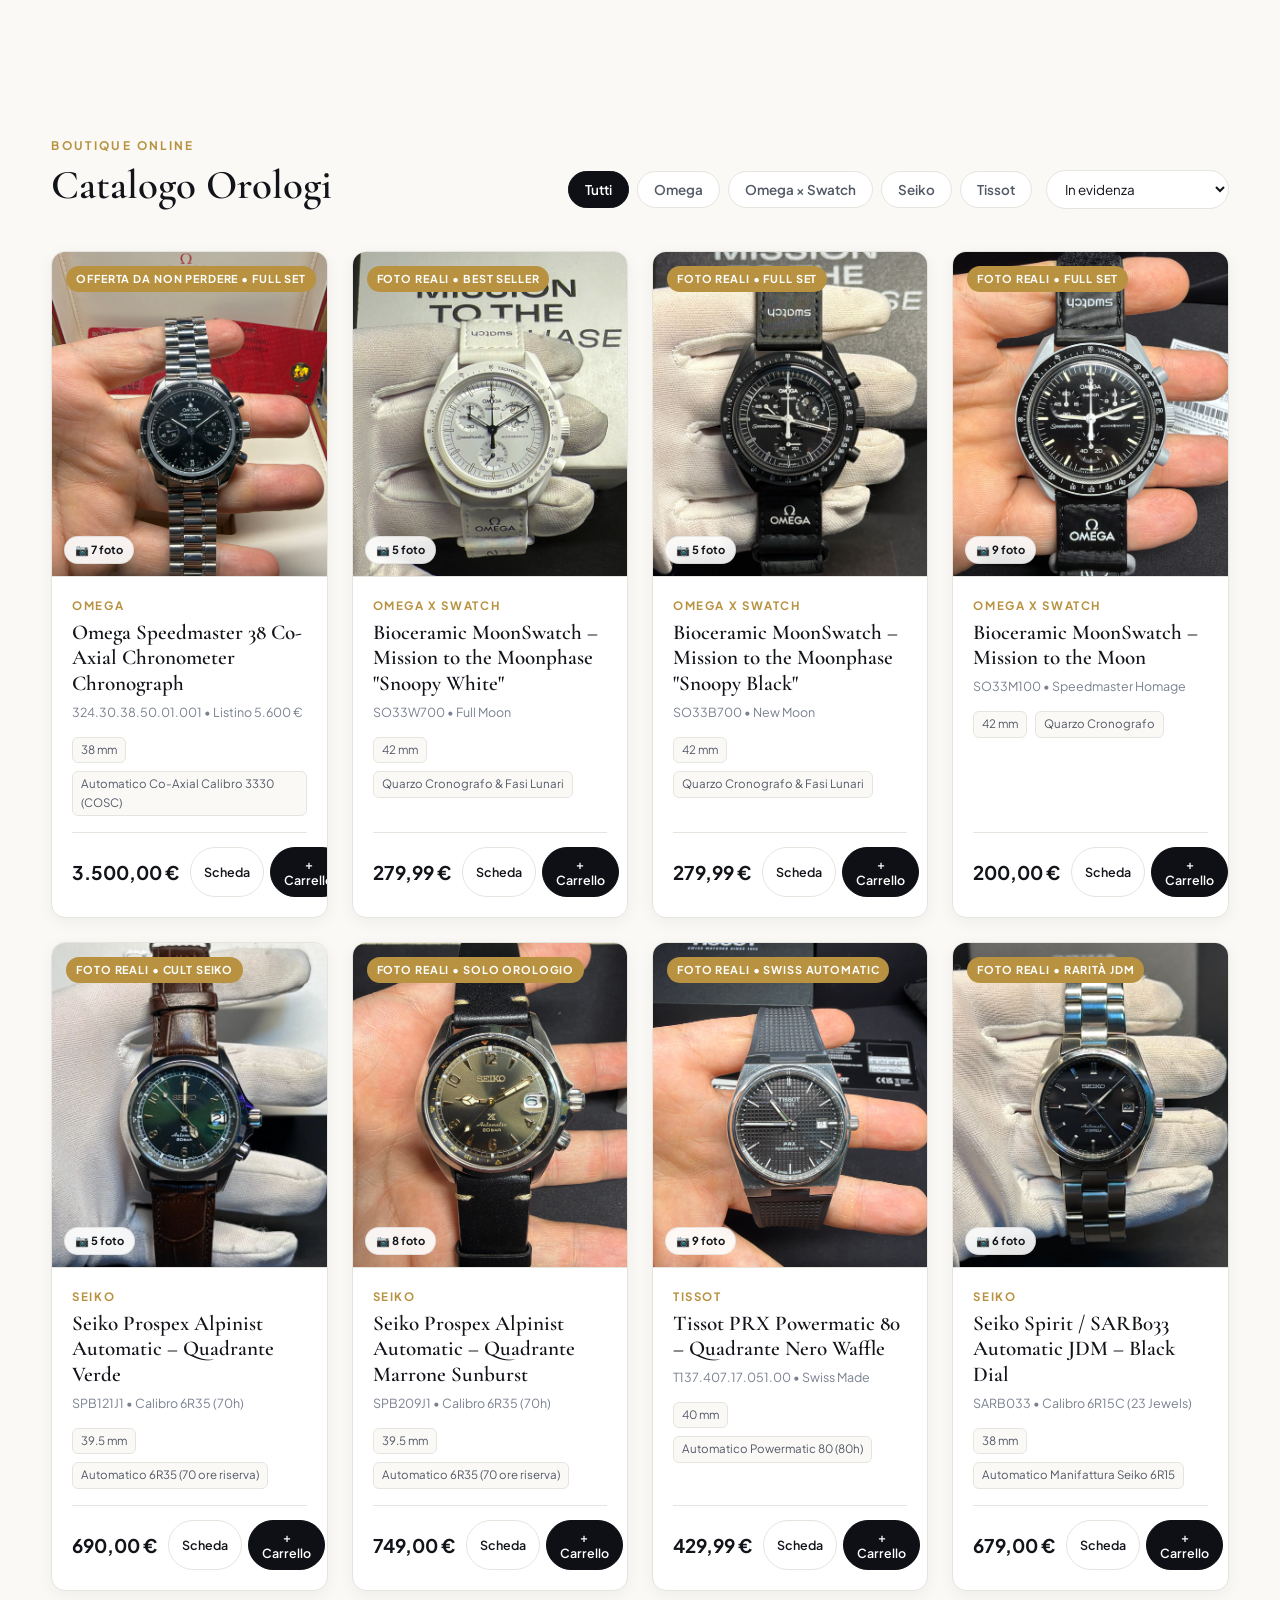
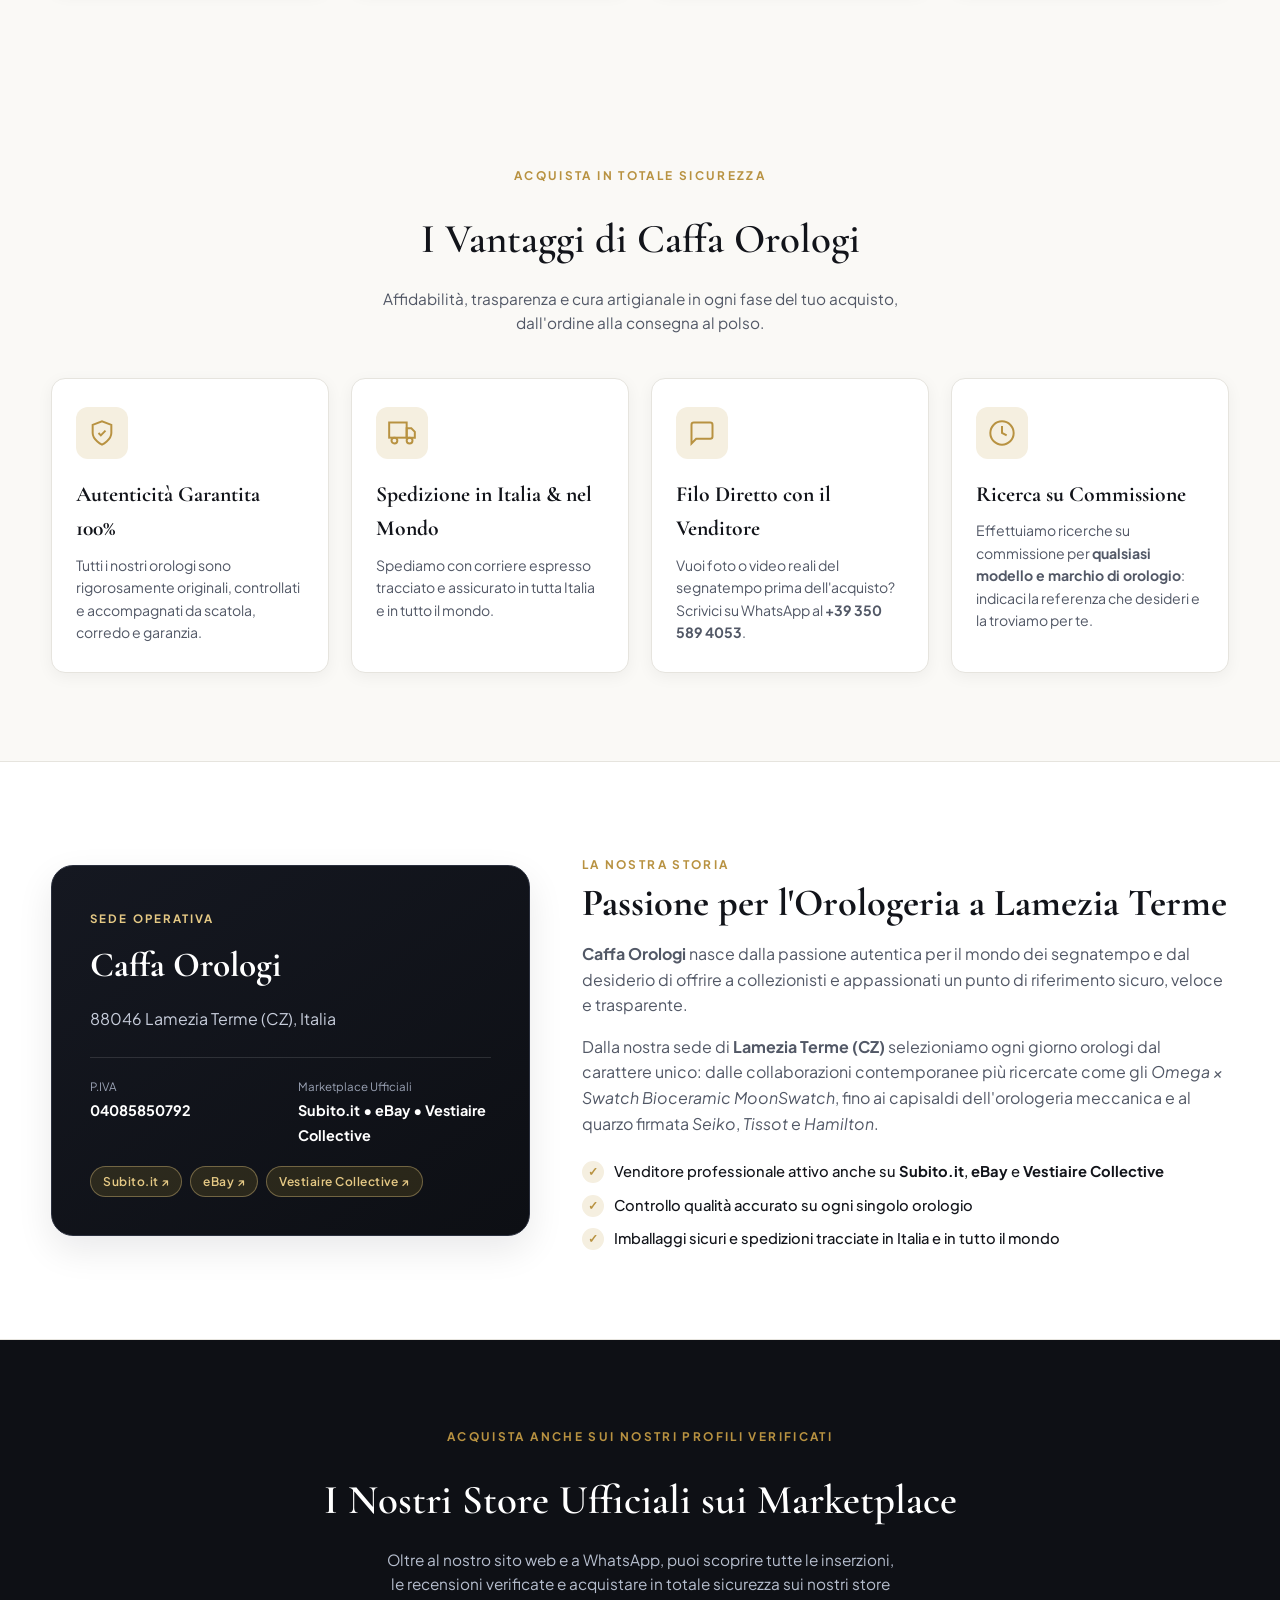
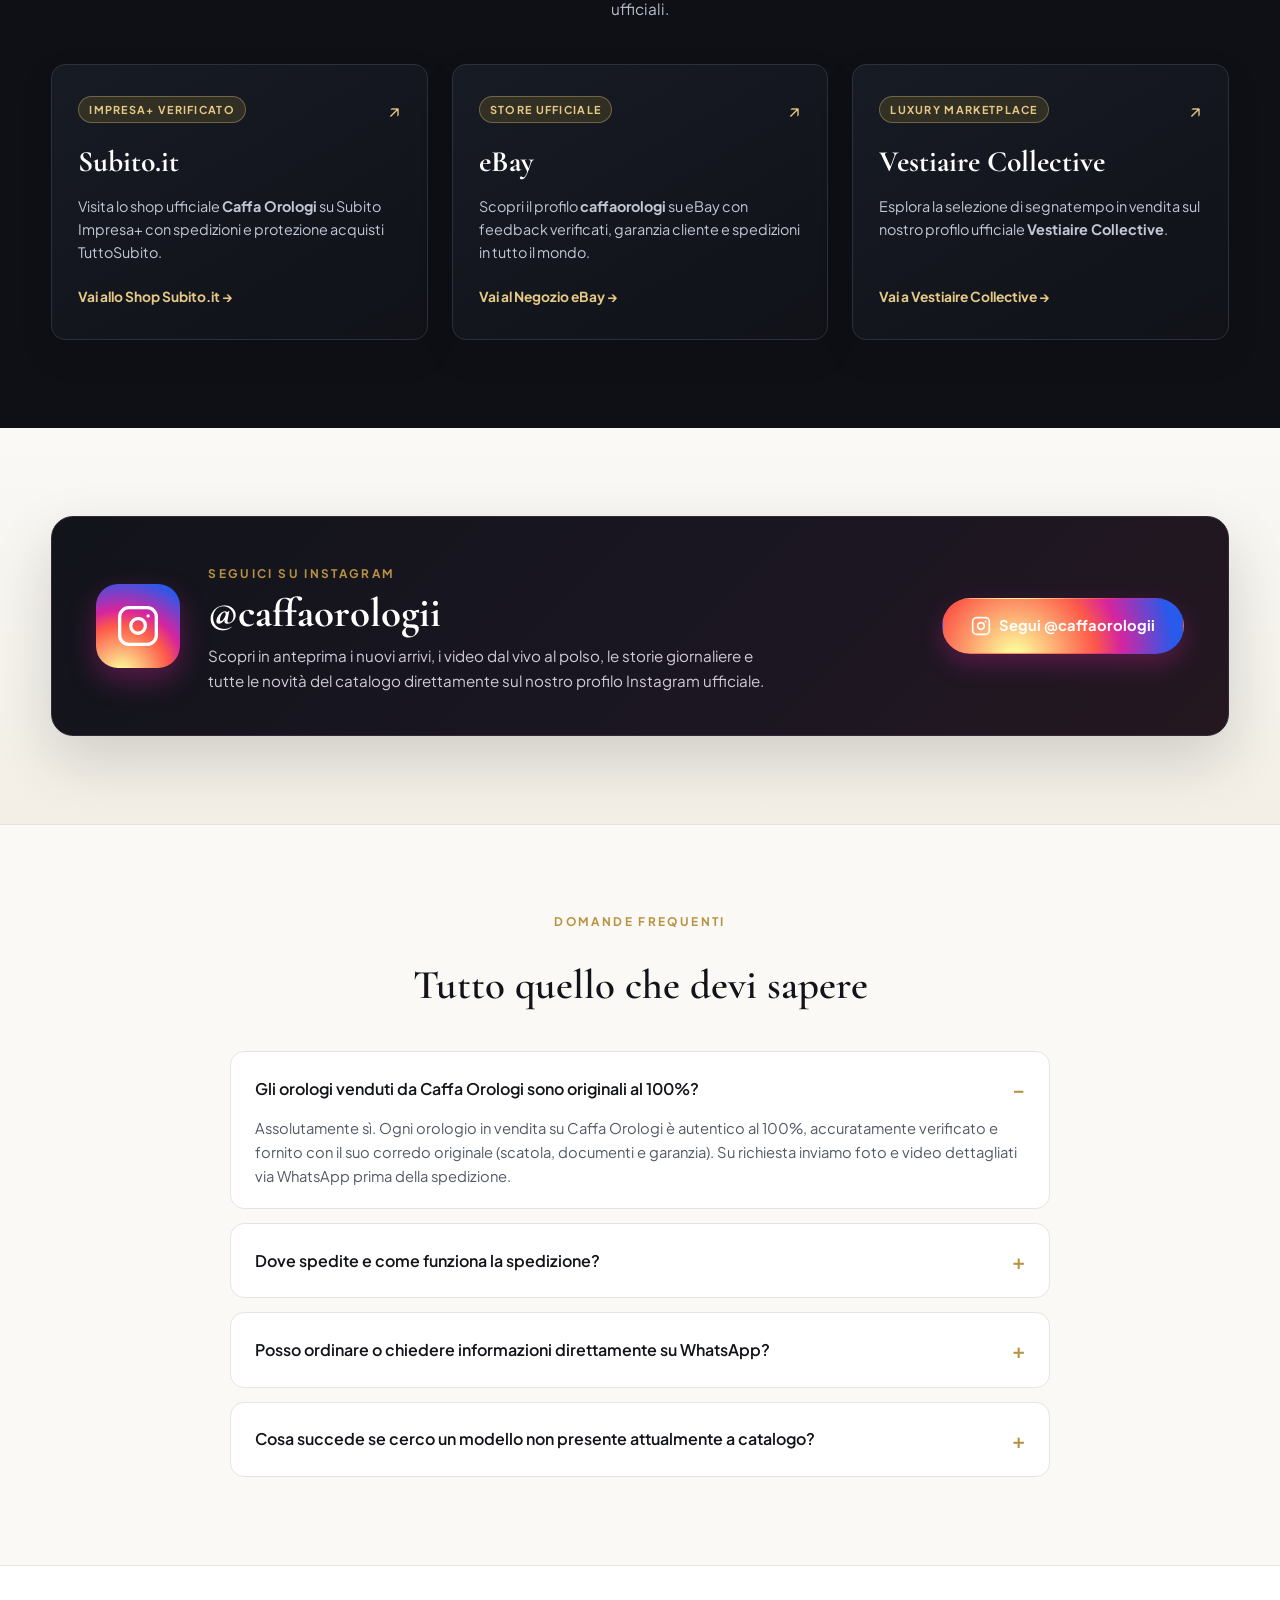
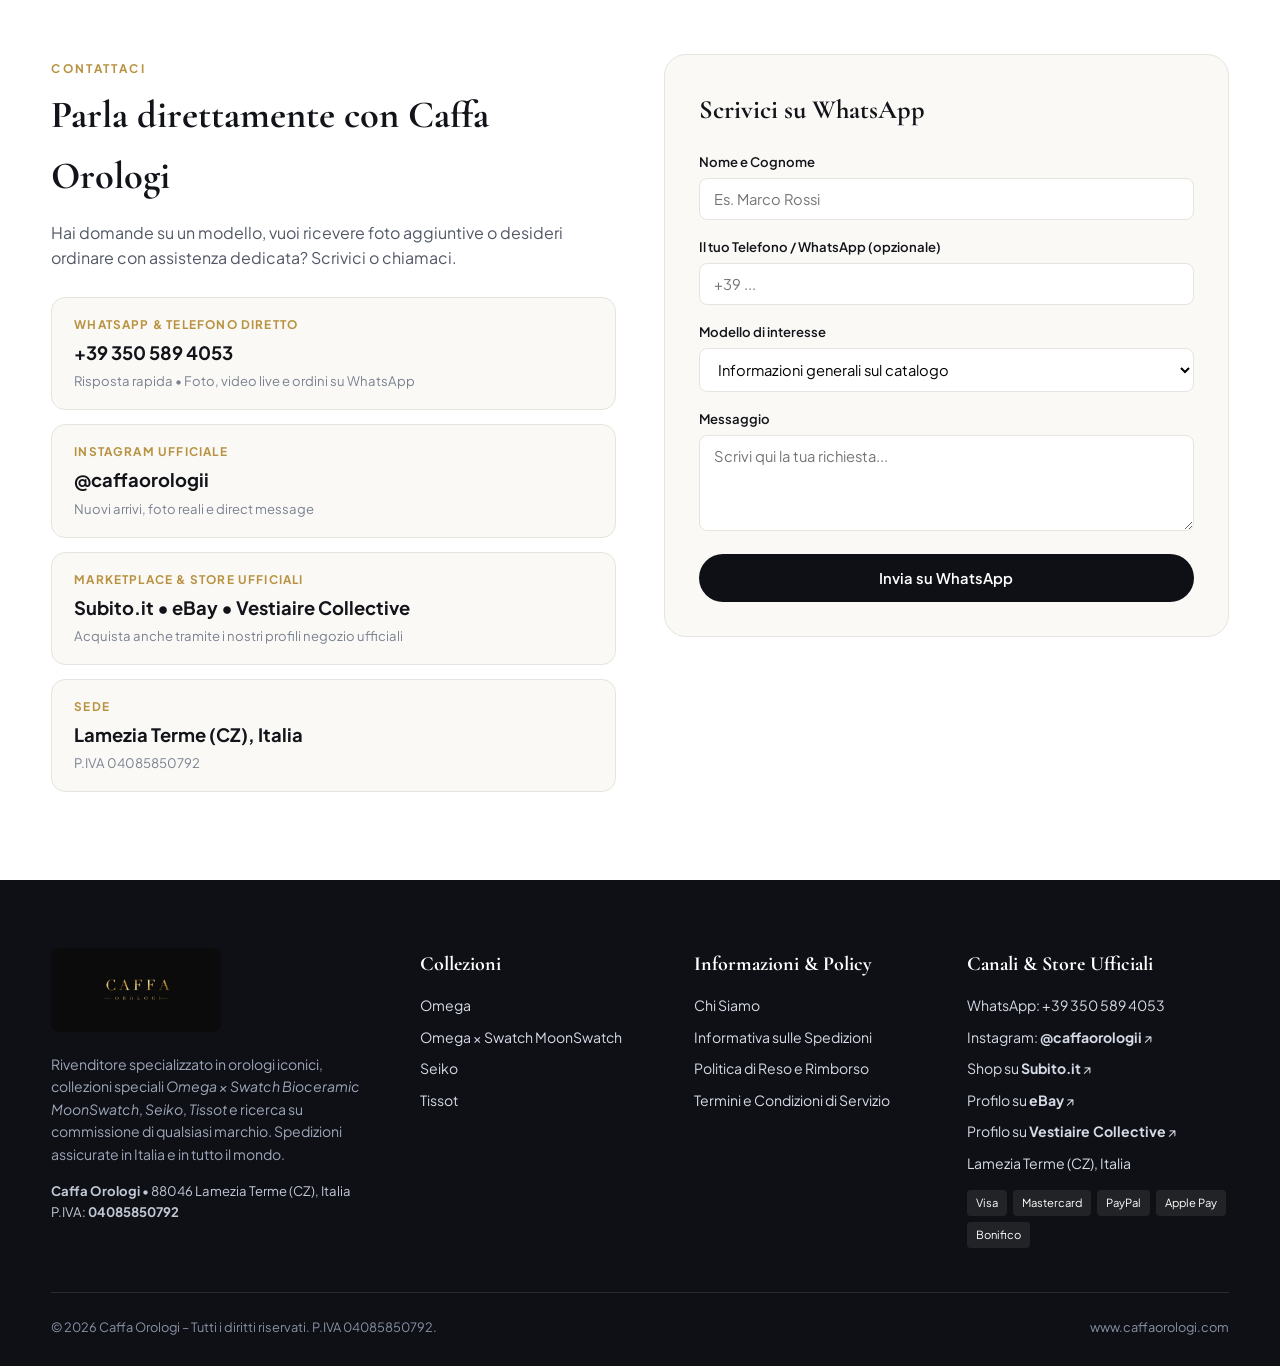
==== commit 12270908: "Aggiornamento sito Caffa Orologi: Offerta Omega Speedmaster 38 e layout mobile" ====
--- a/antigravity/index.html
+++ b/antigravity/index.html
@@ -141,7 +141,7 @@
                 "@type": "Offer",
                 "url": "https://www.caffaorologi.com/#catalogo",
                 "priceCurrency": "EUR",
-                "price": "190.00",
+                "price": "200.00",
                 "availability": "https://schema.org/InStock",
                 "itemCondition": "https://schema.org/UsedCondition"
               }
@@ -965,6 +965,6 @@
     </div>
   </aside>
 
-  <script src="script.js?v=16"></script>
+  <script src="script.js?v=17"></script>
 </body>
 </html>
